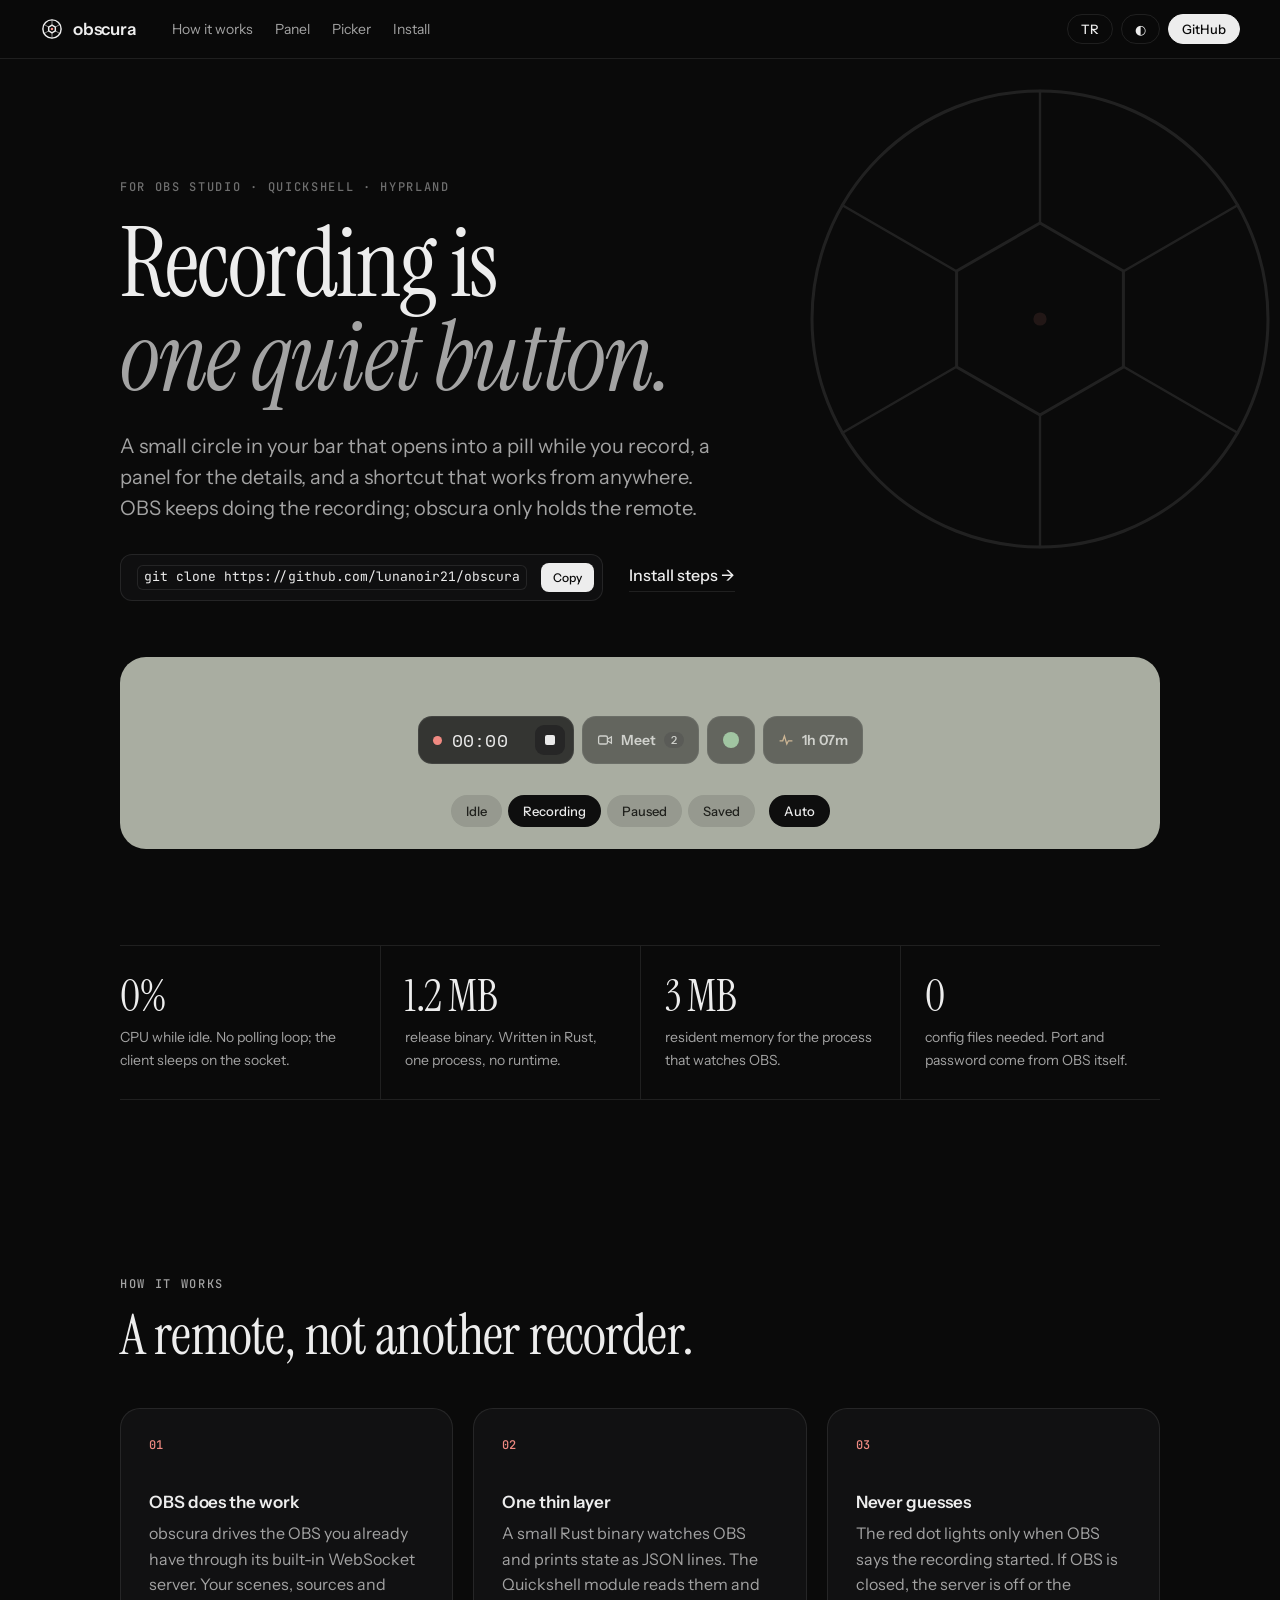
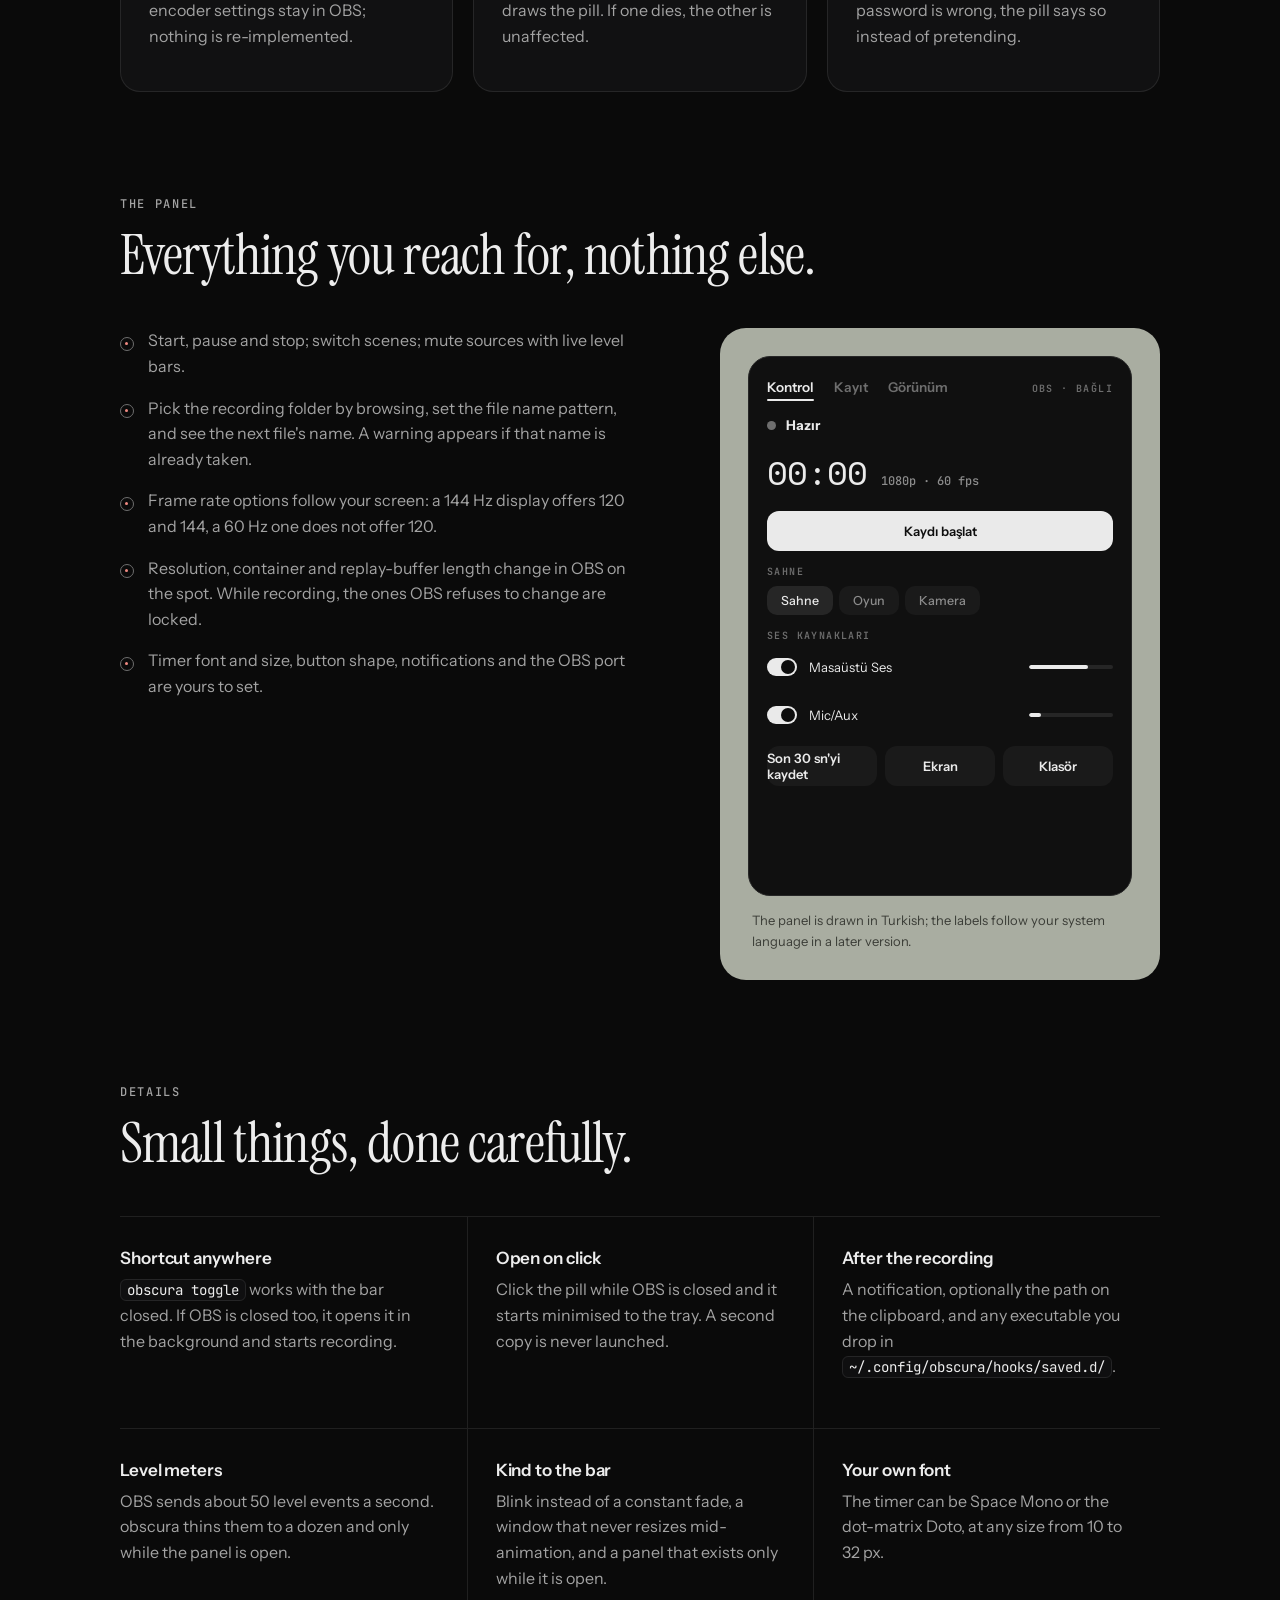
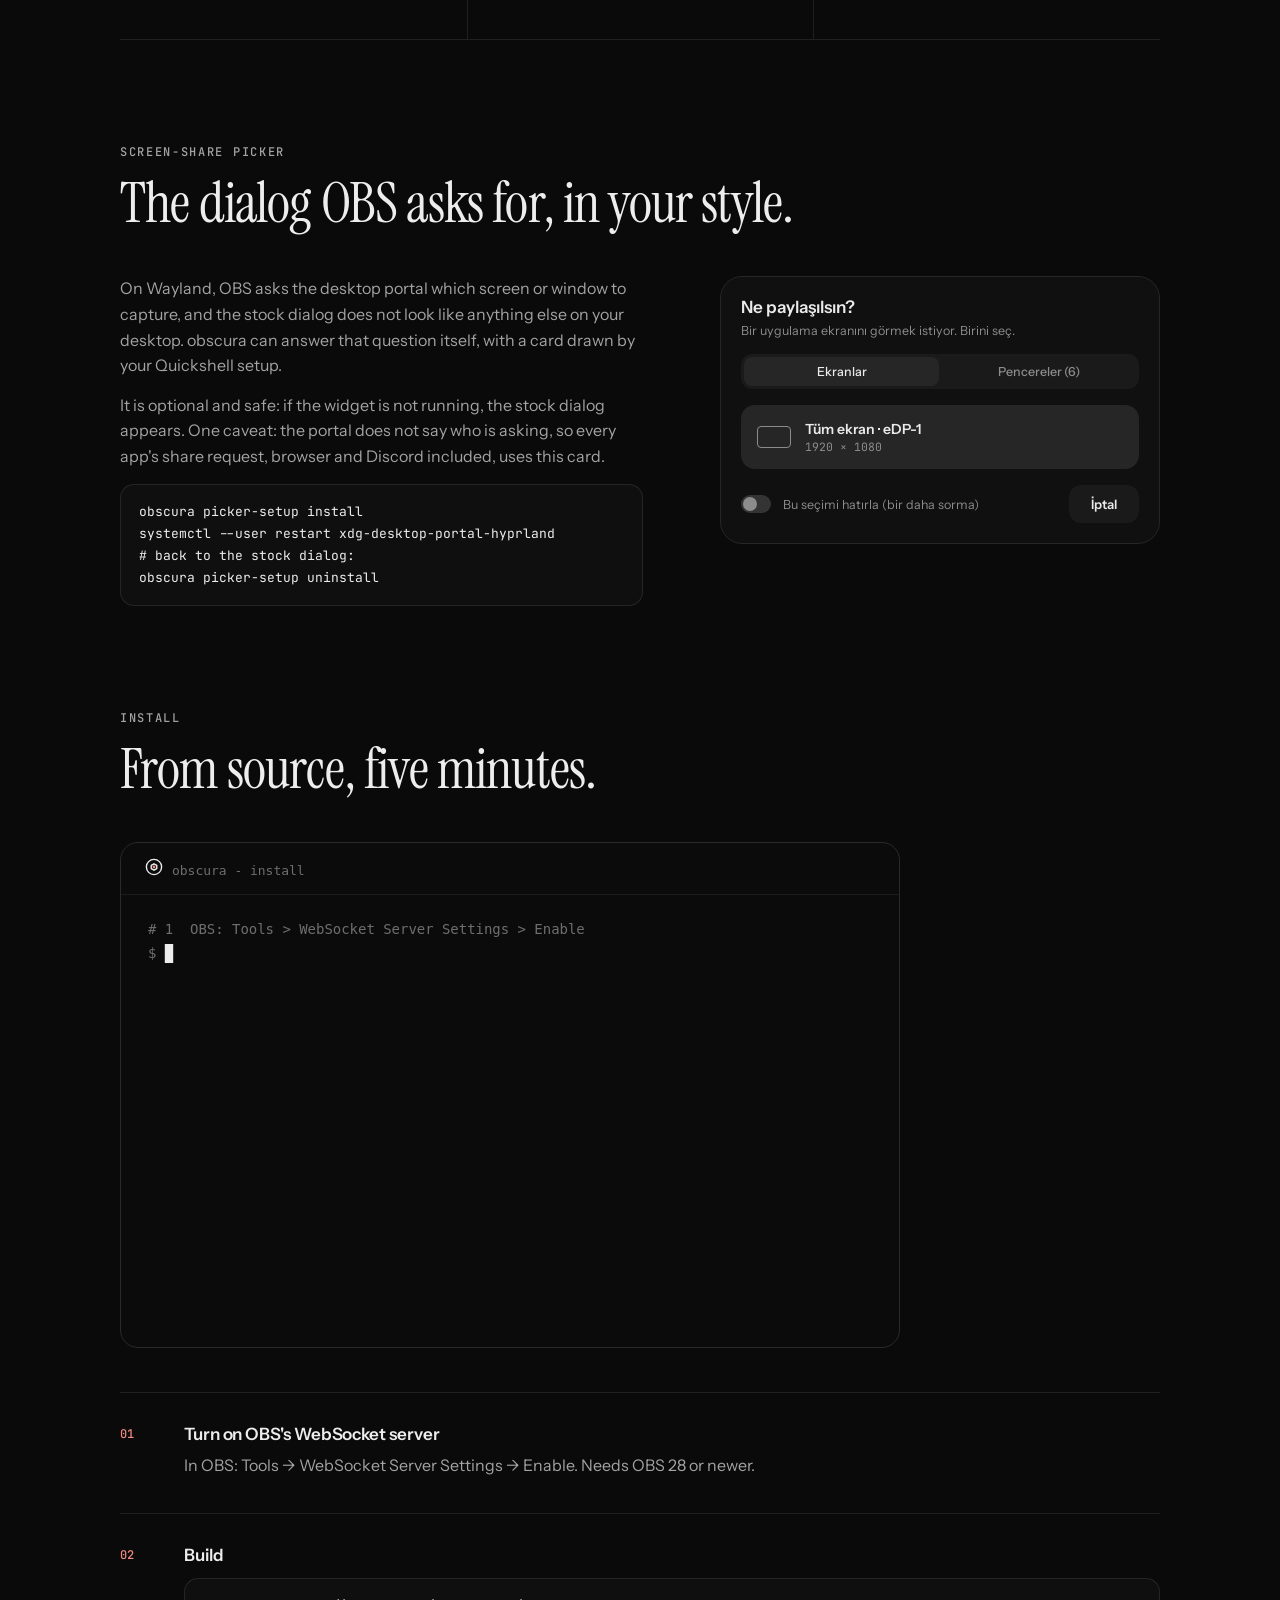
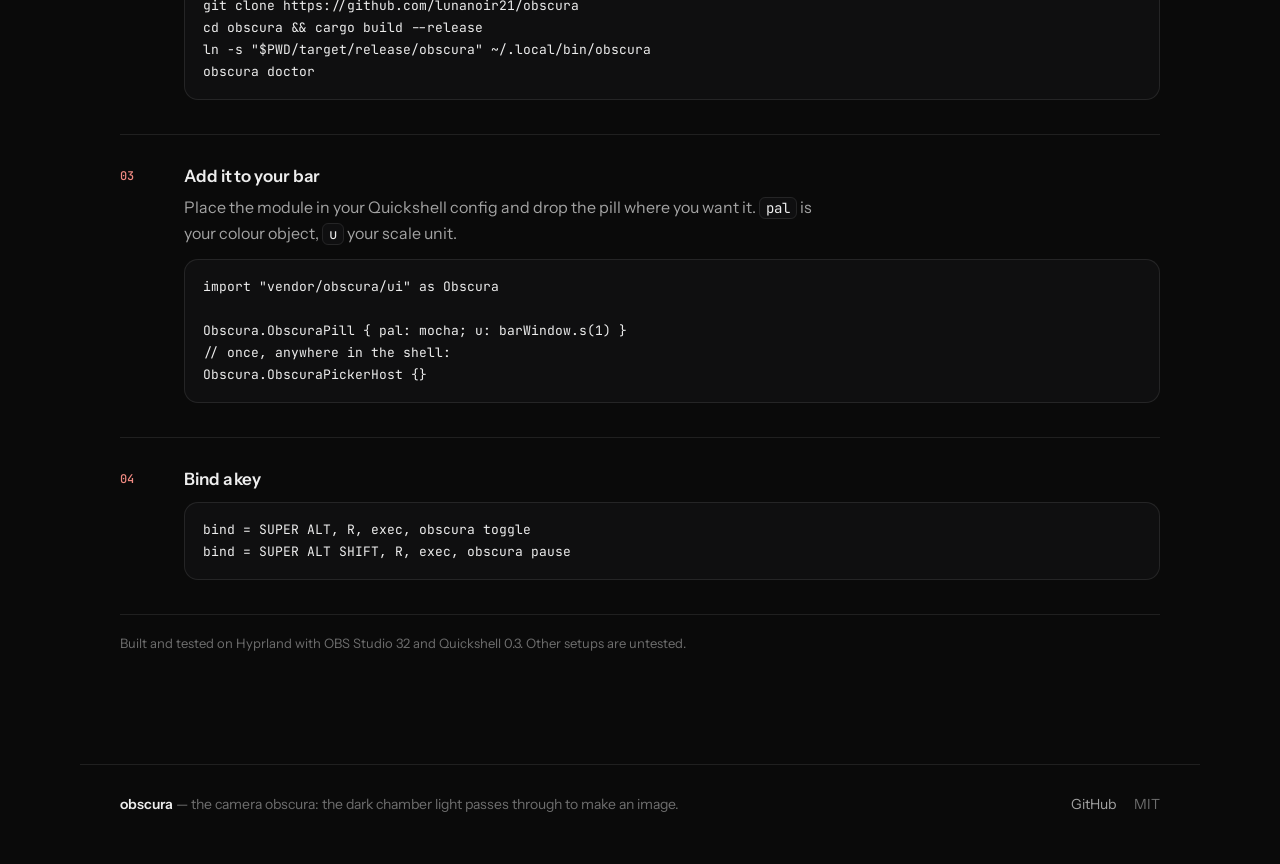
==== docs/index.html @ 711811fd "Kurulum adımları için animasyonlu terminal (README ve site) install.svg düz <img> olarak çalışır (be" ====
<!doctype html>
<html lang="en" data-theme="dark">
<head>
<meta charset="utf-8">
<meta name="viewport" content="width=device-width, initial-scale=1">
<title>obscura — OBS recording for Quickshell</title>
<meta name="description" content="A thin control layer for OBS Studio on Hyprland: a quiet button in your bar that grows into a pill while you record, a panel for the details, and a shortcut that works from anywhere.">
<link rel="icon" href="favicon.svg" type="image/svg+xml">
<link rel="apple-touch-icon" href="assets/logo-256.png">
<meta property="og:image" content="assets/logo-512.png">
<link rel="preconnect" href="https://fonts.googleapis.com">
<link rel="preconnect" href="https://fonts.gstatic.com" crossorigin>
<link href="https://fonts.googleapis.com/css2?family=Instrument+Serif:ital@0;1&family=Instrument+Sans:wght@400;500;600&family=JetBrains+Mono:wght@400;500&family=Space+Mono&family=Doto:wght@700;900&display=swap" rel="stylesheet">
<link rel="stylesheet" href="site.css">
</head>
<body>

<header class="nav">
  <a class="brand" href="#top" aria-label="obscura">
    <svg width="24" height="24" viewBox="0 0 100 100" aria-hidden="true" fill="none"><circle cx="50" cy="50" r="38" stroke="currentColor" stroke-width="6"/><polygon points="50,34 63.9,42 63.9,58 50,66 36.1,58 36.1,42" stroke="currentColor" stroke-width="6" stroke-linejoin="round"/><path d="M50 12v22M83 31l-19 11M83 69 64 58M50 88V66M17 69l19-11M17 31l19 11" stroke="currentColor" stroke-width="4" stroke-linecap="round" opacity=".6"/><circle cx="50" cy="50" r="5.5" class="dot"/></svg>
    <span>obscura</span>
  </a>
  <nav aria-label="Sections">
    <a href="#how" data-i18n="nav.how">How it works</a>
    <a href="#panel" data-i18n="nav.panel">Panel</a>
    <a href="#picker" data-i18n="nav.picker">Picker</a>
    <a href="#install" data-i18n="nav.install">Install</a>
  </nav>
  <div class="tools">
    <button class="chip" id="lang" type="button" aria-label="Language">TR</button>
    <button class="chip" id="theme" type="button" aria-label="Theme">◐</button>
    <a class="chip strong" href="https://github.com/lunanoir21/obscura">GitHub</a>
  </div>
</header>

<main id="top">

<!-- ───────── hero ───────── -->
<section class="hero">
  <svg class="obscura-ring" viewBox="0 0 100 100" aria-hidden="true" fill="none"><circle cx="50" cy="50" r="38" stroke="currentColor" stroke-width="0.5"/><polygon points="50,34 63.9,42 63.9,58 50,66 36.1,58 36.1,42" stroke="currentColor" stroke-width="0.5" stroke-linejoin="round"/><path d="M50 12v22M83 31l-19 11M83 69 64 58M50 88V66M17 69l19-11M17 31l19 11" stroke="currentColor" stroke-width="0.4" stroke-linecap="round"/><circle cx="50" cy="50" r="1.1" class="dot"/></svg>
  <p class="eyebrow" data-i18n="hero.eyebrow">for OBS Studio · Quickshell · Hyprland</p>
  <h1><span data-i18n="hero.h1a">Recording is</span><br><em data-i18n="hero.h1b">one quiet button.</em></h1>
  <p class="lede" data-i18n="hero.lede">A small circle in your bar that opens into a pill while you record, a panel for the details, and a shortcut that works from anywhere. OBS keeps doing the recording; obscura only holds the remote.</p>
  <div class="cta">
    <div class="cmd" id="cmd"><code>git clone https://github.com/lunanoir21/obscura</code><button type="button" id="copy" aria-label="Copy">Copy</button></div>
    <a class="link" href="#install" data-i18n="hero.more">Install steps →</a>
  </div>

  <div class="stage" aria-label="Interactive demo of the bar pill">
    <div class="bar">
      <div class="pill-slot"><div class="opill" id="opill" data-mode="idle">
        <div class="layer l-idle"><span class="ring"><i></i></span></div>
        <div class="layer l-rec"><span class="rdot"></span><span class="clock" id="clock">00:00</span><span class="stop"><i></i></span></div>
        <div class="layer l-pause"><span class="pbars"><i></i><i></i></span><span class="clock dim" id="clock2">00:00</span><span class="stop"><i></i></span></div>
        <div class="layer l-saved"><span class="tick">✓</span><span data-i18n="demo.saved">Saved</span></div>
      </div></div>
      <div class="ghostpill"><svg width="16" height="16" viewBox="0 0 20 20" fill="none" stroke="currentColor" stroke-width="1.6"><rect x="2" y="5" width="11" height="10" rx="2"/><path d="M13 9l5-3v8l-5-3"/></svg>Meet<b>2</b></div>
      <div class="ghostpill round"><i class="spot"></i></div>
      <div class="ghostpill"><svg width="16" height="16" viewBox="0 0 20 20" fill="none" stroke="#e5bc8d" stroke-width="1.6"><path d="M2 11h4l2-6 3 10 2-4h5"/></svg>1h 07m</div>
    </div>
    <div class="steps" role="group" aria-label="Demo state">
      <button type="button" data-set="idle" class="on" data-i18n="demo.idle">Idle</button>
      <button type="button" data-set="rec" data-i18n="demo.rec">Recording</button>
      <button type="button" data-set="pause" data-i18n="demo.pause">Paused</button>
      <button type="button" data-set="saved" data-i18n="demo.savedBtn">Saved</button>
      <button type="button" id="auto" class="auto on" data-i18n="demo.auto">Auto</button>
    </div>
  </div>
</section>

<!-- ───────── principles ───────── -->
<section class="band">
  <div class="facts">
    <div><b>0%</b><span data-i18n="f.cpu">CPU while idle. No polling loop; the client sleeps on the socket.</span></div>
    <div><b>1.2 MB</b><span data-i18n="f.size">release binary. Written in Rust, one process, no runtime.</span></div>
    <div><b>3 MB</b><span data-i18n="f.ram">resident memory for the process that watches OBS.</span></div>
    <div><b>0</b><span data-i18n="f.cfg">config files needed. Port and password come from OBS itself.</span></div>
  </div>
</section>

<!-- ───────── how ───────── -->
<section id="how" class="sec">
  <p class="label" data-i18n="how.label">How it works</p>
  <h2 data-i18n="how.h">A remote, not another recorder.</h2>
  <div class="trio">
    <article>
      <span class="n">01</span>
      <h3 data-i18n="how.1h">OBS does the work</h3>
      <p data-i18n="how.1p">obscura drives the OBS you already have through its built-in WebSocket server. Your scenes, sources and encoder settings stay in OBS; nothing is re-implemented.</p>
    </article>
    <article>
      <span class="n">02</span>
      <h3 data-i18n="how.2h">One thin layer</h3>
      <p data-i18n="how.2p">A small Rust binary watches OBS and prints state as JSON lines. The Quickshell module reads them and draws the pill. If one dies, the other is unaffected.</p>
    </article>
    <article>
      <span class="n">03</span>
      <h3 data-i18n="how.3h">Never guesses</h3>
      <p data-i18n="how.3p">The red dot lights only when OBS says the recording started. If OBS is closed, the server is off or the password is wrong, the pill says so instead of pretending.</p>
    </article>
  </div>
</section>

<!-- ───────── panel ───────── -->
<section id="panel" class="sec">
  <p class="label" data-i18n="panel.label">The panel</p>
  <h2 data-i18n="panel.h">Everything you reach for, nothing else.</h2>
  <div class="panel-wrap">
    <div class="panel-copy">
      <ul class="ticks">
        <li data-i18n="panel.l1">Start, pause and stop; switch scenes; mute sources with live level bars.</li>
        <li data-i18n="panel.l2">Pick the recording folder by browsing, set the file name pattern, and see the next file's name. A warning appears if that name is already taken.</li>
        <li data-i18n="panel.l3">Frame rate options follow your screen: a 144 Hz display offers 120 and 144, a 60 Hz one does not offer 120.</li>
        <li data-i18n="panel.l4">Resolution, container and replay-buffer length change in OBS on the spot. While recording, the ones OBS refuses to change are locked.</li>
        <li data-i18n="panel.l5">Timer font and size, button shape, notifications and the OBS port are yours to set.</li>
      </ul>
    </div>
    <div class="panel-stage">
      <div class="opanel" id="opanel">
        <div class="tabs" role="tablist">
          <button role="tab" class="on" data-tab="0" data-i18n="tab.control">Kontrol</button>
          <button role="tab" data-tab="1" data-i18n="tab.record">Kayıt</button>
          <button role="tab" data-tab="2" data-i18n="tab.look">Görünüm</button>
          <span class="conn">OBS · bağlı</span>
        </div>

        <div class="tabpane on" data-pane="0">
          <div class="state"><i class="d"></i><b>Hazır</b></div>
          <div class="bigtime"><span id="pt">00:00</span><small>1080p · 60 fps</small></div>
          <div class="btn primary">Kaydı başlat</div>
          <div class="cap">Sahne</div>
          <div class="chips"><span class="on">Sahne</span><span>Oyun</span><span>Kamera</span></div>
          <div class="cap">Ses kaynakları</div>
          <div class="src"><i class="sw on"></i><span>Masaüstü Ses</span><em class="lvl"><u style="width:62%"></u></em></div>
          <div class="src"><i class="sw on"></i><span>Mic/Aux</span><em class="lvl"><u style="width:24%"></u></em></div>
          <div class="row3"><div class="btn wide">Son 30 sn'yi kaydet</div><div class="btn">Ekran</div><div class="btn">Klasör</div></div>
        </div>

        <div class="tabpane" data-pane="1">
          <div class="cap">Kayıt klasörü</div>
          <div class="frow"><div class="field mono">/home/luna/Videos/obscura</div><div class="btn sm">Seç</div></div>
          <div class="cap">Dosya adı</div>
          <div class="field mono">%CCYY-%MM-%DD %hh-%mm-%ss</div>
          <div class="hint mono">Sonraki dosya: 2026-10-09 22-20-14.mkv</div>
          <div class="hint warn">Bu adla bir dosya zaten var; OBS yenisinin sonuna (1) ekleyerek kaydeder.</div>
          <div class="cap">Kare hızı</div>
          <div class="seg"><span>24</span><span>30</span><span class="on">60</span><span>120</span><span>144</span></div>
          <div class="cap">Çözünürlük</div>
          <div class="seg"><span>720p</span><span class="on">1080p</span><span>1440p</span><span>Yerel</span></div>
          <div class="cap">Biçim</div>
          <div class="seg"><span class="on">MKV</span><span>MP4</span><span>MOV</span></div>
        </div>

        <div class="tabpane" data-pane="2">
          <div class="cap">Süre yazısı</div>
          <div class="seg big"><span class="on" style="font-family:'Space Mono',monospace">04:12</span><span style="font-family:'Doto',monospace;font-weight:900;font-size:21px">04:12</span></div>
          <div class="cap">Yazı boyutu</div>
          <div class="frow"><div class="btn sm sq">−</div><div class="mid mono">18 px</div><div class="btn sm sq">+</div></div>
          <div class="cap">Kayıt bitince</div>
          <div class="src"><i class="sw on"></i><span>Bildirim göster</span></div>
          <div class="src"><i class="sw"></i><span>Dosya yolunu panoya kopyala</span></div>
          <div class="cap">Düğme biçimi</div>
          <div class="seg"><span class="on">Daire</span><span>Hap</span><span>Yalnız simge</span></div>
        </div>
      </div>
      <p class="note" data-i18n="panel.note">The panel is drawn in Turkish; the labels follow your system language in a later version.</p>
    </div>
  </div>
</section>

<!-- ───────── features ───────── -->
<section class="sec">
  <p class="label" data-i18n="feat.label">Details</p>
  <h2 data-i18n="feat.h">Small things, done carefully.</h2>
  <div class="grid">
    <article><h3 data-i18n="feat.1h">Shortcut anywhere</h3><p data-i18n="feat.1p"><code>obscura toggle</code> works with the bar closed. If OBS is closed too, it opens it in the background and starts recording.</p></article>
    <article><h3 data-i18n="feat.2h">Open on click</h3><p data-i18n="feat.2p">Click the pill while OBS is closed and it starts minimised to the tray. A second copy is never launched.</p></article>
    <article><h3 data-i18n="feat.3h">After the recording</h3><p data-i18n="feat.3p">A notification, optionally the path on the clipboard, and any executable you drop in <code>~/.config/obscura/hooks/saved.d/</code>.</p></article>
    <article><h3 data-i18n="feat.4h">Level meters</h3><p data-i18n="feat.4p">OBS sends about 50 level events a second. obscura thins them to a dozen and only while the panel is open.</p></article>
    <article><h3 data-i18n="feat.5h">Kind to the bar</h3><p data-i18n="feat.5p">Blink instead of a constant fade, a window that never resizes mid-animation, and a panel that exists only while it is open.</p></article>
    <article><h3 data-i18n="feat.6h">Your own font</h3><p data-i18n="feat.6p">The timer can be Space Mono or the dot-matrix Doto, at any size from 10 to 32 px.</p></article>
  </div>
</section>

<!-- ───────── picker ───────── -->
<section id="picker" class="sec">
  <p class="label" data-i18n="pick.label">Screen-share picker</p>
  <h2 data-i18n="pick.h">The dialog OBS asks for, in your style.</h2>
  <div class="pick-wrap">
    <div class="pick-copy">
      <p data-i18n="pick.p1">On Wayland, OBS asks the desktop portal which screen or window to capture, and the stock dialog does not look like anything else on your desktop. obscura can answer that question itself, with a card drawn by your Quickshell setup.</p>
      <p data-i18n="pick.p2">It is optional and safe: if the widget is not running, the stock dialog appears. One caveat: the portal does not say who is asking, so every app's share request, browser and Discord included, uses this card.</p>
      <pre class="code"><code>obscura picker-setup install
systemctl --user restart xdg-desktop-portal-hyprland
# back to the stock dialog:
obscura picker-setup uninstall</code></pre>
    </div>
    <div class="pick-card" aria-hidden="true">
      <h4>Ne paylaşılsın?</h4>
      <p>Bir uygulama ekranını görmek istiyor. Birini seç.</p>
      <div class="seg"><span class="on">Ekranlar</span><span>Pencereler (6)</span></div>
      <div class="scr"><i class="mon"></i><div><b>Tüm ekran · eDP-1</b><small>1920 × 1080</small></div></div>
      <div class="foot"><i class="sw"></i><span>Bu seçimi hatırla (bir daha sorma)</span><div class="btn sm">İptal</div></div>
    </div>
  </div>
</section>

<!-- ───────── install ───────── -->
<section id="install" class="sec">
  <p class="label" data-i18n="inst.label">Install</p>
  <h2 data-i18n="inst.h">From source, five minutes.</h2>
  <figure class="term"><img src="assets/install.svg" width="780" height="506" alt="Animated terminal: git clone, cargo build, obscura doctor, obscura toggle" loading="lazy"></figure>
  <ol class="install">
    <li>
      <h3 data-i18n="inst.1h">Turn on OBS's WebSocket server</h3>
      <p data-i18n="inst.1p">In OBS: Tools → WebSocket Server Settings → Enable. Needs OBS 28 or newer.</p>
    </li>
    <li>
      <h3 data-i18n="inst.2h">Build</h3>
<pre class="code"><code>git clone https://github.com/lunanoir21/obscura
cd obscura && cargo build --release
ln -s "$PWD/target/release/obscura" ~/.local/bin/obscura
obscura doctor</code></pre>
    </li>
    <li>
      <h3 data-i18n="inst.3h">Add it to your bar</h3>
      <p data-i18n="inst.3p">Place the module in your Quickshell config and drop the pill where you want it. <code>pal</code> is your colour object, <code>u</code> your scale unit.</p>
<pre class="code"><code>import "vendor/obscura/ui" as Obscura

Obscura.ObscuraPill { pal: mocha; u: barWindow.s(1) }
// once, anywhere in the shell:
Obscura.ObscuraPickerHost {}</code></pre>
    </li>
    <li>
      <h3 data-i18n="inst.4h">Bind a key</h3>
<pre class="code"><code>bind = SUPER ALT, R, exec, obscura toggle
bind = SUPER ALT SHIFT, R, exec, obscura pause</code></pre>
    </li>
  </ol>
  <p class="note" data-i18n="inst.note">Built and tested on Hyprland with OBS Studio 32 and Quickshell 0.3. Other setups are untested.</p>
</section>

</main>

<footer class="foot-bar">
  <div>
    <b>obscura</b> <span data-i18n="foot.tag">— the camera obscura: the dark chamber light passes through to make an image.</span>
  </div>
  <div class="links"><a href="https://github.com/lunanoir21/obscura">GitHub</a><span>MIT</span></div>
</footer>

<script src="site.js"></script>
</body>
</html>
---- docs/site.css ----
:root {
  --wall: #0a0a0a;
  --raise: #111112;
  --ink: #ededed;
  --ink-2: #a3a3a3;
  --ink-3: #6e6e6e;
  --rule: rgba(255, 255, 255, 0.09);
  --code: #0f0f10;
  --accent: #f08a82;
  --ok: #9dd6a4;
  --warn: #e3cd92;
  --stage: #a9ada1;

  /* the widget's own colours, same in both themes */
  --w-base: #0e0e0e;
  --w-mantle: #101010;
  --w-s0: #1a1a1a;
  --w-s1: #262626;
  --w-s2: #343434;
  --w-o0: #6e6e6e;
  --w-o1: #8c8c8c;
  --w-text: #eaeaea;

  --serif: "Instrument Serif", Georgia, serif;
  --sans: "Instrument Sans", system-ui, sans-serif;
  --mono: "JetBrains Mono", ui-monospace, monospace;
  --ease: cubic-bezier(0.16, 1, 0.3, 1);
  --wrap: 1120px;
  color-scheme: dark;
}
:root[data-theme="light"] {
  --wall: #f5f4f0;
  --raise: #ecebe6;
  --ink: #111111;
  --ink-2: #55555a;
  --ink-3: #8a8a8f;
  --rule: rgba(0, 0, 0, 0.1);
  --code: #ebeae5;
  --accent: #d4574c;
  color-scheme: light;
}

* { box-sizing: border-box; }
html { scroll-behavior: smooth; scroll-padding-top: 84px; }
body {
  margin: 0;
  background: var(--wall);
  color: var(--ink);
  font: 400 16px/1.6 var(--sans);
  -webkit-font-smoothing: antialiased;
}
a { color: inherit; }
code, pre { font-family: var(--mono); }
:focus-visible { outline: 2px solid var(--ink); outline-offset: 3px; border-radius: 6px; }
.dot { fill: var(--accent); }

/* ── nav ── */
.nav {
  position: sticky; top: 0; z-index: 20;
  display: flex; align-items: center; gap: 24px;
  padding: 14px clamp(16px, 4vw, 40px);
  background: color-mix(in srgb, var(--wall) 82%, transparent);
  backdrop-filter: blur(14px);
  border-bottom: 1px solid var(--rule);
}
.brand { display: flex; align-items: center; gap: 9px; text-decoration: none; font: 600 17px var(--sans); letter-spacing: -0.01em; }
.nav nav { display: flex; gap: 22px; margin-left: 12px; flex: 1; }
.nav nav a { text-decoration: none; color: var(--ink-2); font-size: 14px; transition: color 0.2s; }
.nav nav a:hover { color: var(--ink); }
.tools { display: flex; gap: 8px; align-items: center; }
.chip {
  font: 500 13px var(--sans); color: var(--ink); text-decoration: none; cursor: pointer;
  background: transparent; border: 1px solid var(--rule); border-radius: 999px; padding: 6px 13px;
  transition: background 0.2s, border-color 0.2s;
}
.chip:hover { background: var(--raise); }
.chip.strong { background: var(--ink); color: var(--wall); border-color: var(--ink); }
.chip.strong:hover { opacity: 0.88; background: var(--ink); }

main { overflow-x: clip; }
.hero, .sec, .band { max-width: var(--wrap); margin: 0 auto; padding-inline: clamp(16px, 4vw, 40px); }

/* ── hero ── */
.hero { position: relative; padding-top: clamp(56px, 10vw, 120px); padding-bottom: 72px; }
.obscura-ring {
  position: absolute; right: -140px; top: -40px; width: 600px; height: 600px; color: var(--ink);
  opacity: 0.1; pointer-events: none;
}
.eyebrow { font: 500 12px var(--mono); letter-spacing: 0.14em; text-transform: uppercase; color: var(--ink-3); margin: 0 0 22px; }
h1 { font: 400 clamp(46px, 8.4vw, 96px)/0.98 var(--serif); letter-spacing: -0.02em; margin: 0 0 26px; }
h1 em { font-style: italic; color: var(--ink-2); }
.lede { max-width: 600px; font-size: clamp(17px, 2vw, 20px); line-height: 1.55; color: var(--ink-2); margin: 0 0 30px; }
.cta { display: flex; flex-wrap: wrap; gap: 18px 26px; align-items: center; margin-bottom: 56px; }
.cmd {
  display: flex; align-items: center; gap: 14px; max-width: 100%;
  background: var(--code); border: 1px solid var(--rule); border-radius: 12px; padding: 8px 8px 8px 16px;
}
.cmd code { font-size: 13px; color: var(--ink); overflow-x: auto; white-space: nowrap; }
.cmd button {
  font: 500 12px var(--sans); cursor: pointer; border: 0; border-radius: 8px; padding: 7px 12px;
  background: var(--ink); color: var(--wall);
}
.link { text-decoration: none; font-weight: 500; border-bottom: 1px solid var(--rule); padding-bottom: 2px; }
.link:hover { border-color: var(--ink); }

/* ── bar demo ── */
.stage { background: var(--stage); border-radius: 26px; padding: clamp(28px, 5vw, 56px) clamp(18px, 4vw, 48px) 22px; }
.bar { display: flex; justify-content: center; align-items: center; gap: 8px; flex-wrap: wrap; min-height: 54px; }
.ghostpill {
  height: 48px; border-radius: 14px; background: color-mix(in srgb, var(--w-base) 75%, transparent);
  border: 1px solid rgba(234, 234, 234, 0.08); display: flex; align-items: center; gap: 8px; padding: 0 14px;
  color: var(--w-text); font: 600 14px var(--sans); opacity: 0.6;
}
.ghostpill b { background: var(--w-s1); border-radius: 9px; padding: 1px 7px; font-size: 11px; font-weight: 500; }
.ghostpill.round { width: 48px; padding: 0; justify-content: center; }
.spot { width: 16px; height: 16px; border-radius: 50%; background: #9dd6a4; display: block; }
.pill-slot { height: 48px; }
.opill {
  position: relative; height: 48px; width: 48px; border-radius: 14px; overflow: hidden;
  background: color-mix(in srgb, var(--w-base) 75%, transparent); border: 1px solid rgba(234, 234, 234, 0.08);
  transition: width 0.4s var(--ease), border-color 0.2s; color: var(--w-text);
}
.opill:hover { border-color: rgba(234, 234, 234, 0.16); }
.opill[data-mode="rec"], .opill[data-mode="pause"] { width: 156px; }
.opill[data-mode="saved"] { width: 128px; }
.layer { position: absolute; inset: 0; display: flex; align-items: center; gap: 10px; padding-left: 14px; opacity: 0; pointer-events: none; transition: opacity 0.24s; white-space: nowrap; font: 600 14px var(--sans); }
.opill[data-mode="idle"] .l-idle, .opill[data-mode="rec"] .l-rec, .opill[data-mode="pause"] .l-pause, .opill[data-mode="saved"] .l-saved { opacity: 1; }
.l-idle { justify-content: center; padding-left: 0; }
.ring { width: 18px; height: 18px; border-radius: 50%; border: 1.6px solid var(--w-o1); display: grid; place-items: center; opacity: 0.8; transition: opacity 0.2s; }
.ring i { width: 6px; height: 6px; border-radius: 50%; background: var(--w-o1); transition: background 0.2s; }
.opill:hover .ring { opacity: 1; }
.opill:hover .ring i { background: var(--accent); }
.rdot { width: 9px; height: 9px; border-radius: 50%; background: #f08a82; animation: blink 1.6s steps(1) infinite; flex: none; }
@keyframes blink { 0% { opacity: 1; } 50% { opacity: 0.4; } }
.clock { font: 400 18px "Space Mono", monospace; letter-spacing: 0.3px; min-width: 52px; }
.clock.dim { color: #a8a8a8; }
.stop { margin-left: auto; margin-right: 8px; width: 30px; height: 30px; border-radius: 9px; background: var(--w-s1); display: grid; place-items: center; flex: none; }
.stop i { width: 10px; height: 10px; border-radius: 2px; background: var(--w-text); }
.pbars { display: flex; gap: 2.4px; width: 12px; }
.pbars i { width: 3px; height: 10px; border-radius: 1px; background: #e3cd92; }
.tick { color: #9dd6a4; font-weight: 700; }
.steps { display: flex; gap: 6px; justify-content: center; flex-wrap: wrap; margin-top: 28px; }
.steps button {
  font: 500 13px var(--sans); cursor: pointer; padding: 7px 14px; border-radius: 999px;
  background: rgba(14, 14, 14, 0.12); color: #20211d; border: 1px solid transparent; transition: background 0.2s, color 0.2s;
}
.steps button:hover { background: rgba(14, 14, 14, 0.2); }
.steps button.on { background: #0e0e0e; color: #eaeaea; }
.steps .auto { margin-left: 8px; border-color: rgba(14, 14, 14, 0.25); }

/* ── facts ── */
.band { padding-block: 24px 72px; }
.facts { display: grid; grid-template-columns: repeat(4, 1fr); gap: 0; border-top: 1px solid var(--rule); border-bottom: 1px solid var(--rule); }
.facts div { padding: 28px 24px 28px 0; display: flex; flex-direction: column; gap: 8px; }
.facts div + div { padding-left: 24px; border-left: 1px solid var(--rule); }
.facts b { font: 400 44px/1 var(--serif); letter-spacing: -0.01em; }
.facts span { font-size: 14px; color: var(--ink-2); max-width: 220px; }

/* ── sections ── */
.sec { padding-block: clamp(56px, 9vw, 104px) 0; }
.label { font: 500 12px var(--mono); letter-spacing: 0.14em; text-transform: uppercase; color: var(--ink-3); margin: 0 0 14px; }
h2 { font: 400 clamp(34px, 5vw, 56px)/1.04 var(--serif); letter-spacing: -0.015em; margin: 0 0 44px; max-width: 760px; }
h3 { font: 600 17px/1.3 var(--sans); margin: 0 0 8px; letter-spacing: -0.005em; }
p { margin: 0 0 14px; }
.sec p, .grid p, .trio p { color: var(--ink-2); }
code { font-size: 0.88em; background: var(--code); border: 1px solid var(--rule); border-radius: 6px; padding: 1px 6px; color: var(--ink); }
.note { font-size: 13px; color: var(--ink-3) !important; margin-top: 18px; }

.trio { display: grid; grid-template-columns: repeat(3, 1fr); gap: 20px; }
.trio article { border: 1px solid var(--rule); border-radius: 20px; padding: 28px; background: var(--raise); }
.n { font: 500 12px var(--mono); color: var(--accent); display: block; margin-bottom: 38px; }

.grid { display: grid; grid-template-columns: repeat(3, 1fr); gap: 0; border-top: 1px solid var(--rule); }
.grid article { padding: 30px 28px 34px 0; border-bottom: 1px solid var(--rule); }
.grid article:not(:nth-child(3n + 1)) { padding-left: 28px; border-left: 1px solid var(--rule); }

.ticks { list-style: none; padding: 0; margin: 0; display: grid; gap: 16px; }
.ticks li { position: relative; padding-left: 28px; color: var(--ink-2); }
.ticks li::before { content: ""; position: absolute; left: 0; top: 0.55em; width: 12px; height: 12px; border-radius: 50%; border: 1.6px solid var(--ink-3); }
.ticks li::after { content: ""; position: absolute; left: 4.5px; top: calc(0.55em + 4.5px); width: 3px; height: 3px; border-radius: 50%; background: var(--accent); }

.panel-wrap, .pick-wrap { display: grid; grid-template-columns: 1fr minmax(0, 440px); gap: clamp(32px, 6vw, 80px); align-items: start; }
.panel-stage { background: var(--stage); border-radius: 26px; padding: 28px; }
.panel-stage .note { color: #3b3d37 !important; margin: 14px 4px 0; }

/* ── the widget's panel, redrawn ── */
.opanel, .pick-card {
  background: var(--w-mantle); border: 1px solid var(--w-s1); border-radius: 22px; padding: 18px;
  color: var(--w-text); font: 400 13px var(--sans); display: flex; flex-direction: column; gap: 14px;
}
.opanel { min-height: 540px; }
.tabs { display: flex; gap: 20px; align-items: center; padding-bottom: 2px; }
.tabs button { font: 600 13.5px var(--sans); color: var(--w-o0); background: none; border: 0; padding: 4px 0 6px; cursor: pointer; position: relative; transition: color 0.15s; }
.tabs button.on { color: var(--w-text); }
.tabs button.on::after { content: ""; position: absolute; left: 0; right: 0; bottom: 0; height: 2px; background: var(--w-text); border-radius: 1px; }
.conn { margin-left: auto; font: 600 10px var(--mono); letter-spacing: 0.14em; text-transform: uppercase; color: var(--w-o0); }
.tabpane { display: none; flex-direction: column; gap: 14px; }
.tabpane.on { display: flex; animation: paneIn 0.3s var(--ease); }
@keyframes paneIn { from { opacity: 0; transform: translateY(6px); } }
.cap { font: 600 10px var(--mono); letter-spacing: 0.14em; text-transform: uppercase; color: var(--w-o0); margin-bottom: -6px; }
.state { display: flex; align-items: center; gap: 10px; font-size: 13.5px; }
.state .d { width: 9px; height: 9px; border-radius: 50%; background: var(--w-o0); }
.state.live .d { background: #f08a82; }
.bigtime { display: flex; align-items: baseline; gap: 14px; }
.bigtime span { font: 400 34px "Space Mono", monospace; letter-spacing: -0.03em; }
.bigtime small { font: 500 12px var(--mono); color: var(--w-o1); }
.btn { height: 40px; border-radius: 12px; background: var(--w-s0); display: flex; align-items: center; justify-content: center; font: 600 13px var(--sans); }
.btn.primary { background: #eaeaea; color: #0e0e0e; }
.btn.wide { flex: 2; }
.btn.sm { height: 38px; width: 70px; flex: none; }
.btn.sm.sq { width: 44px; }
.row3 { display: flex; gap: 8px; }
.row3 .btn { flex: 1; }
.chips { display: flex; gap: 6px; flex-wrap: wrap; }
.chips span { padding: 7px 14px; border-radius: 10px; background: var(--w-s0); color: var(--w-o1); font-weight: 500; font-size: 12.5px; }
.chips span.on { background: var(--w-s1); color: var(--w-text); }
.src { display: flex; align-items: center; gap: 12px; height: 34px; }
.sw { width: 30px; height: 18px; border-radius: 9px; background: var(--w-s2); position: relative; flex: none; display: block; }
.sw::after { content: ""; position: absolute; top: 2px; left: 2px; width: 14px; height: 14px; border-radius: 50%; background: var(--w-o1); }
.sw.on { background: #eaeaea; }
.sw.on::after { left: 14px; background: #0e0e0e; }
.lvl { margin-left: auto; width: 84px; height: 4px; border-radius: 2px; background: var(--w-s1); display: block; overflow: hidden; }
.lvl u { display: block; height: 100%; background: #eaeaea; border-radius: 2px; transition: width 0.12s linear; }
.seg { display: flex; background: var(--w-s0); border-radius: 11px; padding: 3px; gap: 2px; }
.seg span { flex: 1; text-align: center; padding: 7px 0; border-radius: 8px; color: var(--w-o1); font-weight: 500; font-size: 12.5px; }
.seg span.on { background: var(--w-s1); color: var(--w-text); }
.seg.big span { padding: 10px 0; font-size: 16px; }
.field { height: 38px; border-radius: 11px; background: var(--w-s0); border: 1px solid var(--w-s1); display: flex; align-items: center; padding: 0 12px; font-size: 12.5px; flex: 1; min-width: 0; overflow: hidden; white-space: nowrap; }
.mono { font-family: var(--mono); }
.frow { display: flex; gap: 8px; align-items: center; }
.mid { flex: 1; text-align: center; font-size: 13px; }
.hint { font-size: 11.5px; color: var(--w-o0); line-height: 1.4; margin-top: -6px; }
.hint.mono { font-size: 11px; color: var(--w-o1); }
.hint.warn { color: #e3cd92; }

/* picker card */
.pick-card { padding: 20px; gap: 16px; }
.pick-card h4 { margin: 0; font: 600 17px var(--sans); }
.pick-card p { margin: -10px 0 0; color: var(--w-o1) !important; font-size: 12.5px; }
.scr { display: flex; align-items: center; gap: 14px; background: var(--w-s1); border-radius: 14px; padding: 0 16px; height: 64px; }
.scr .mon { width: 34px; height: 22px; border-radius: 4px; border: 1.6px solid var(--w-o1); display: block; }
.scr b { display: block; font: 600 14px var(--sans); }
.scr small { color: var(--w-o1); font: 11.5px var(--mono); }
.foot { display: flex; align-items: center; gap: 12px; }
.foot span { flex: 1; color: var(--w-o1); font-size: 12.5px; }
.pick-copy p { color: var(--ink-2); max-width: 520px; }

/* code + install */
.term { margin: 0 0 44px; }
.term img { display: block; width: 100%; max-width: 780px; height: auto; }
.code { background: var(--code); border: 1px solid var(--rule); border-radius: 14px; padding: 16px 18px; margin: 12px 0 0; overflow-x: auto; font-size: 13px; line-height: 1.7; color: var(--ink); }
.code code { background: none; border: 0; padding: 0; font-size: inherit; }
.install { list-style: none; counter-reset: s; padding: 0; margin: 0; display: grid; gap: 0; border-top: 1px solid var(--rule); }
.install li { counter-increment: s; position: relative; padding: 30px 0 34px 64px; border-bottom: 1px solid var(--rule); }
.install li::before { content: counter(s, decimal-leading-zero); position: absolute; left: 0; top: 33px; font: 500 12px var(--mono); color: var(--accent); }
.install p { margin-bottom: 0; max-width: 640px; }

.foot-bar { max-width: var(--wrap); margin: 110px auto 0; padding: 28px clamp(16px, 4vw, 40px) 48px; border-top: 1px solid var(--rule); display: flex; justify-content: space-between; gap: 20px; flex-wrap: wrap; color: var(--ink-3); font-size: 14px; }
.foot-bar b { color: var(--ink); font-weight: 600; }
.foot-bar .links { display: flex; gap: 18px; }
.foot-bar a { color: var(--ink-2); text-decoration: none; }
.foot-bar a:hover { color: var(--ink); }

/* reveal */
.rv { opacity: 0; transform: translateY(18px); transition: opacity 0.7s var(--ease), transform 0.7s var(--ease); }
.rv.in { opacity: 1; transform: none; }

@media (max-width: 900px) {
  .nav nav { display: none; }
  .nav { justify-content: space-between; }
  .facts { grid-template-columns: repeat(2, 1fr); }
  .facts div:nth-child(3) { padding-left: 0; border-left: 0; }
  .facts div:nth-child(n + 3) { border-top: 1px solid var(--rule); }
  .trio, .panel-wrap, .pick-wrap { grid-template-columns: 1fr; }
  .grid { grid-template-columns: 1fr; }
  .grid article, .grid article:not(:nth-child(3n + 1)) { padding: 26px 0; border-left: 0; }
  .obscura-ring { width: 380px; height: 380px; right: -140px; top: 0; }
}
@media (prefers-reduced-motion: reduce) {
  * { animation: none !important; transition: none !important; }
  .rv { opacity: 1; transform: none; }
}
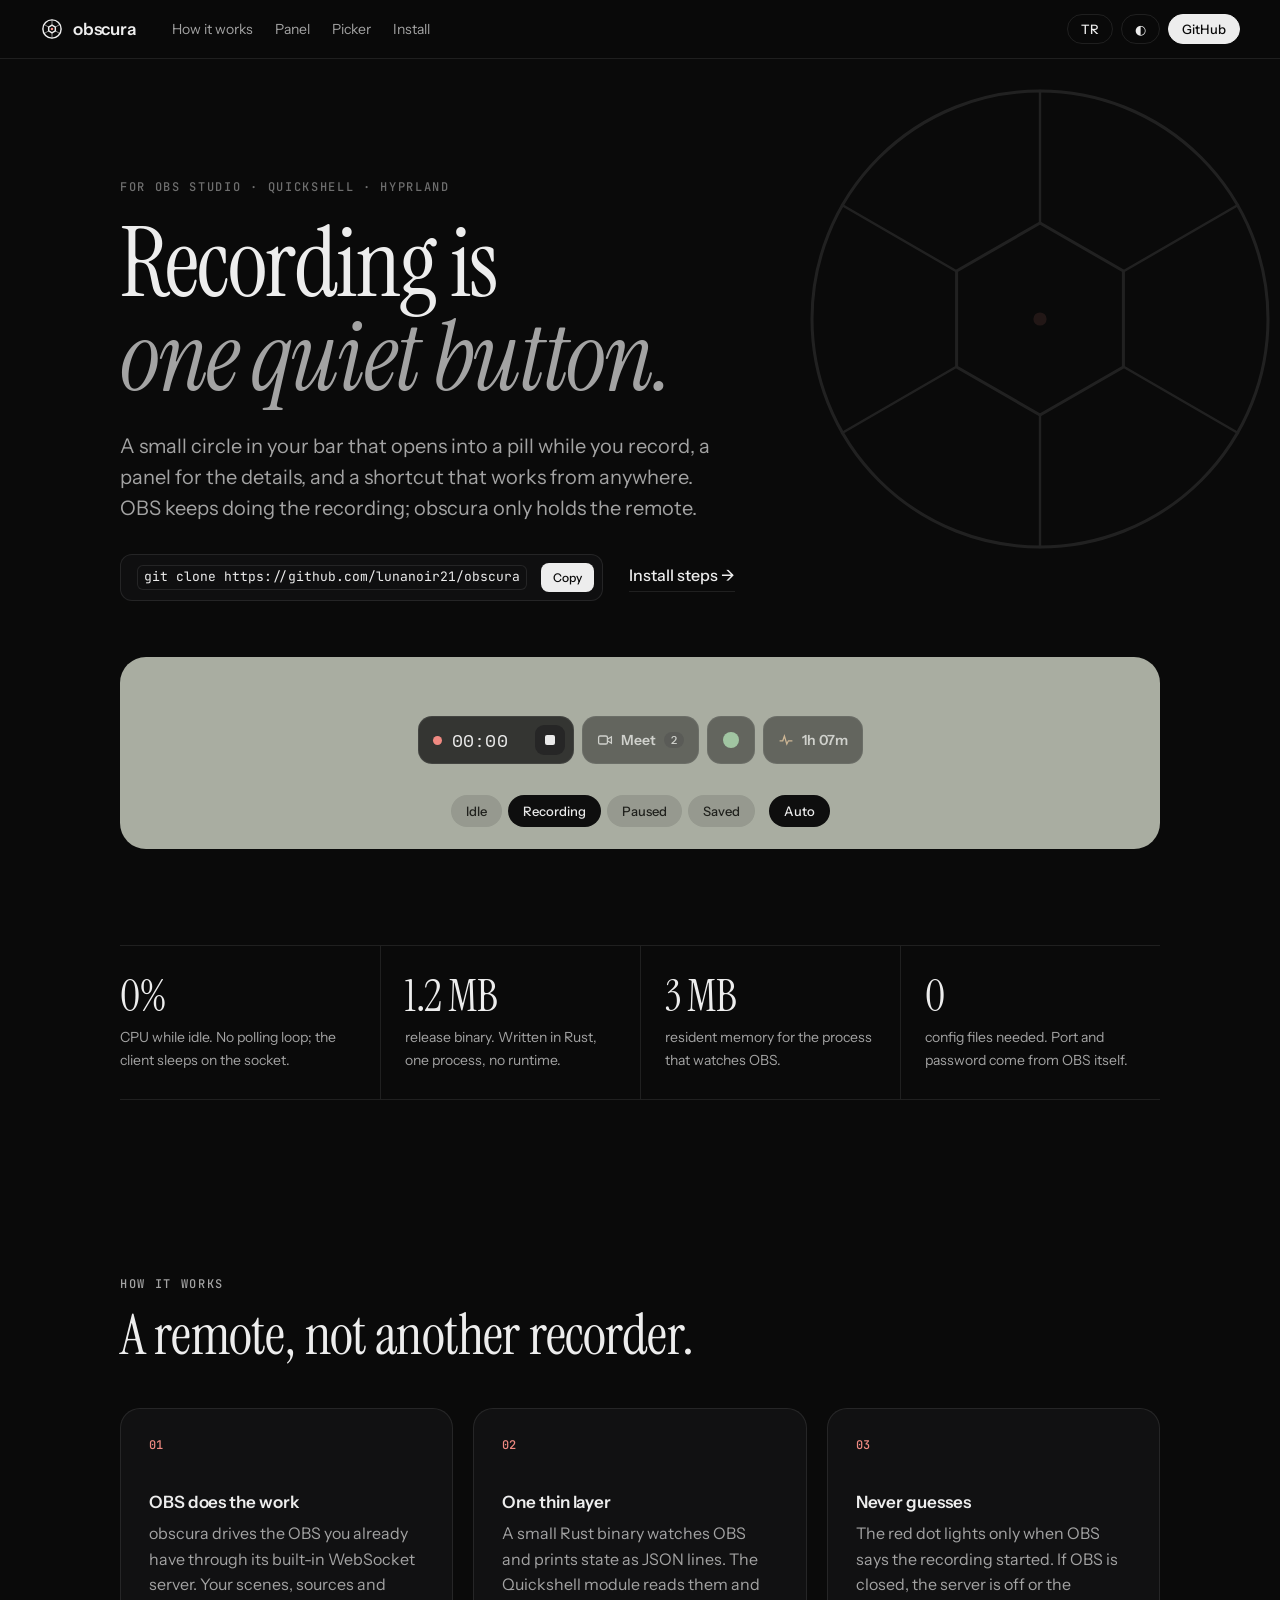
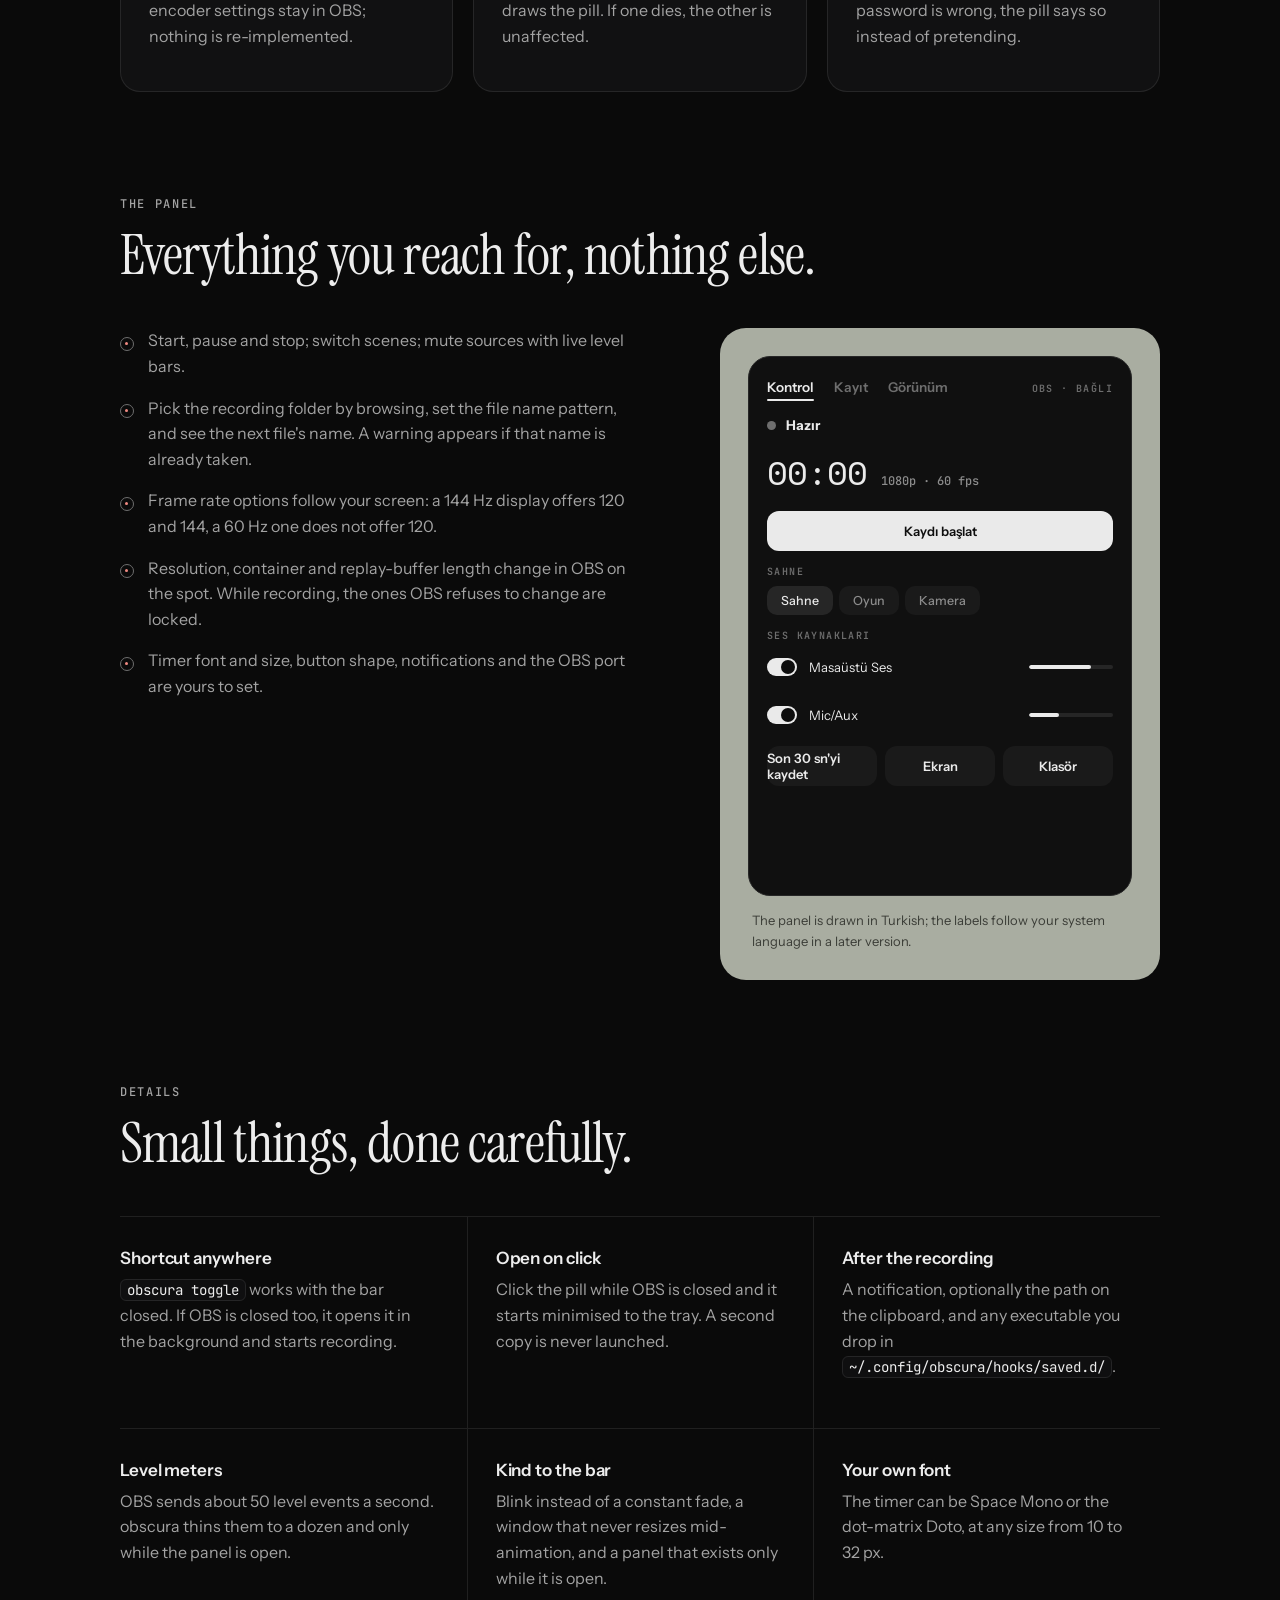
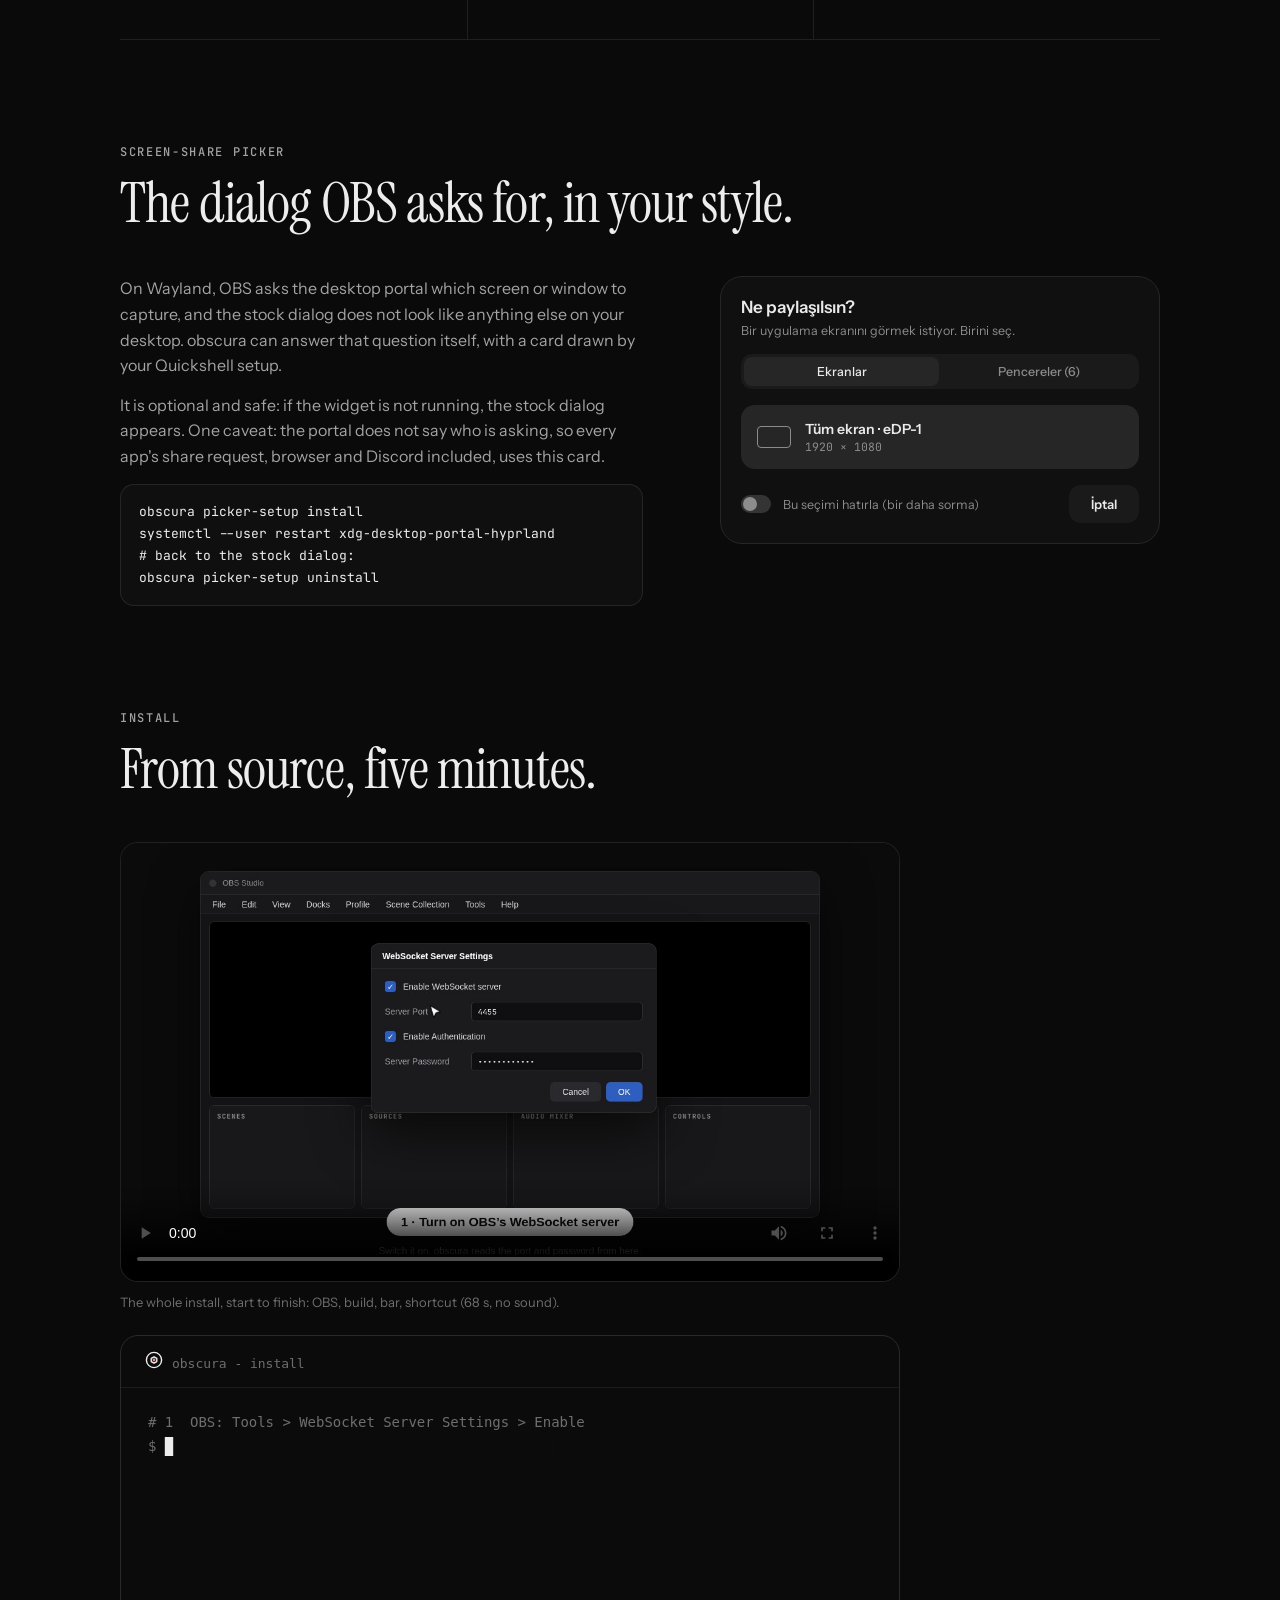
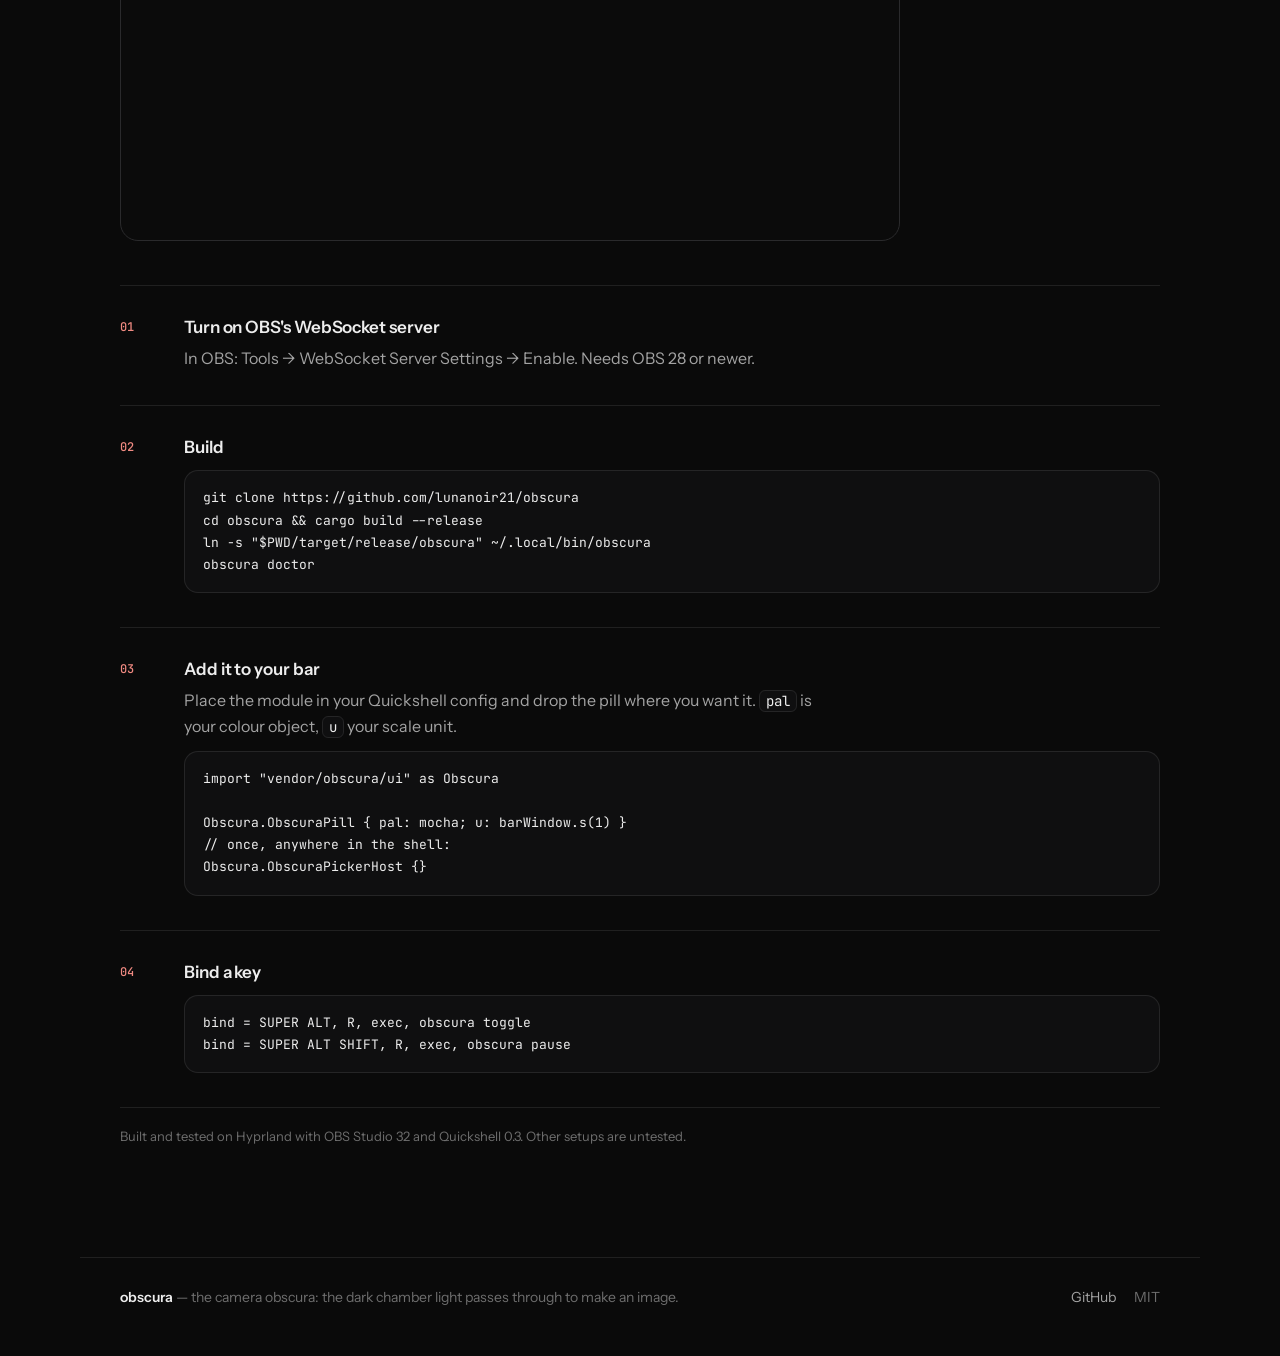
==== commit c44bbea6: "Kurulum filmi (EN + TR): OBS sunucusu, derleme, çubuk, kısayol 68 sn, sessiz, 1280x720. HTML'de zama" ====
--- a/docs/index.html
+++ b/docs/index.html
@@ -209,6 +209,12 @@
 <section id="install" class="sec">
   <p class="label" data-i18n="inst.label">Install</p>
   <h2 data-i18n="inst.h">From source, five minutes.</h2>
+  <figure class="film">
+    <video id="film" controls preload="metadata" playsinline poster="video/poster-en.jpg" width="1280" height="720">
+      <source src="video/obscura-install-en.mp4" type="video/mp4">
+    </video>
+    <figcaption data-i18n="film.cap">The whole install, start to finish: OBS, build, bar, shortcut (68 s, no sound).</figcaption>
+  </figure>
   <figure class="term"><img src="assets/install.svg" width="780" height="506" alt="Animated terminal: git clone, cargo build, obscura doctor, obscura toggle" loading="lazy"></figure>
   <ol class="install">
     <li>
--- a/docs/site.css
+++ b/docs/site.css
@@ -246,6 +246,9 @@
 .pick-copy p { color: var(--ink-2); max-width: 520px; }
 
 /* code + install */
+.film { margin: 0 0 22px; }
+.film video { display: block; width: 100%; max-width: 780px; height: auto; border-radius: 18px; background: #0b0b0b; border: 1px solid var(--rule); }
+.film figcaption { font-size: 13px; color: var(--ink-3); margin-top: 10px; max-width: 780px; }
 .term { margin: 0 0 44px; }
 .term img { display: block; width: 100%; max-width: 780px; height: auto; }
 .code { background: var(--code); border: 1px solid var(--rule); border-radius: 14px; padding: 16px 18px; margin: 12px 0 0; overflow-x: auto; font-size: 13px; line-height: 1.7; color: var(--ink); }
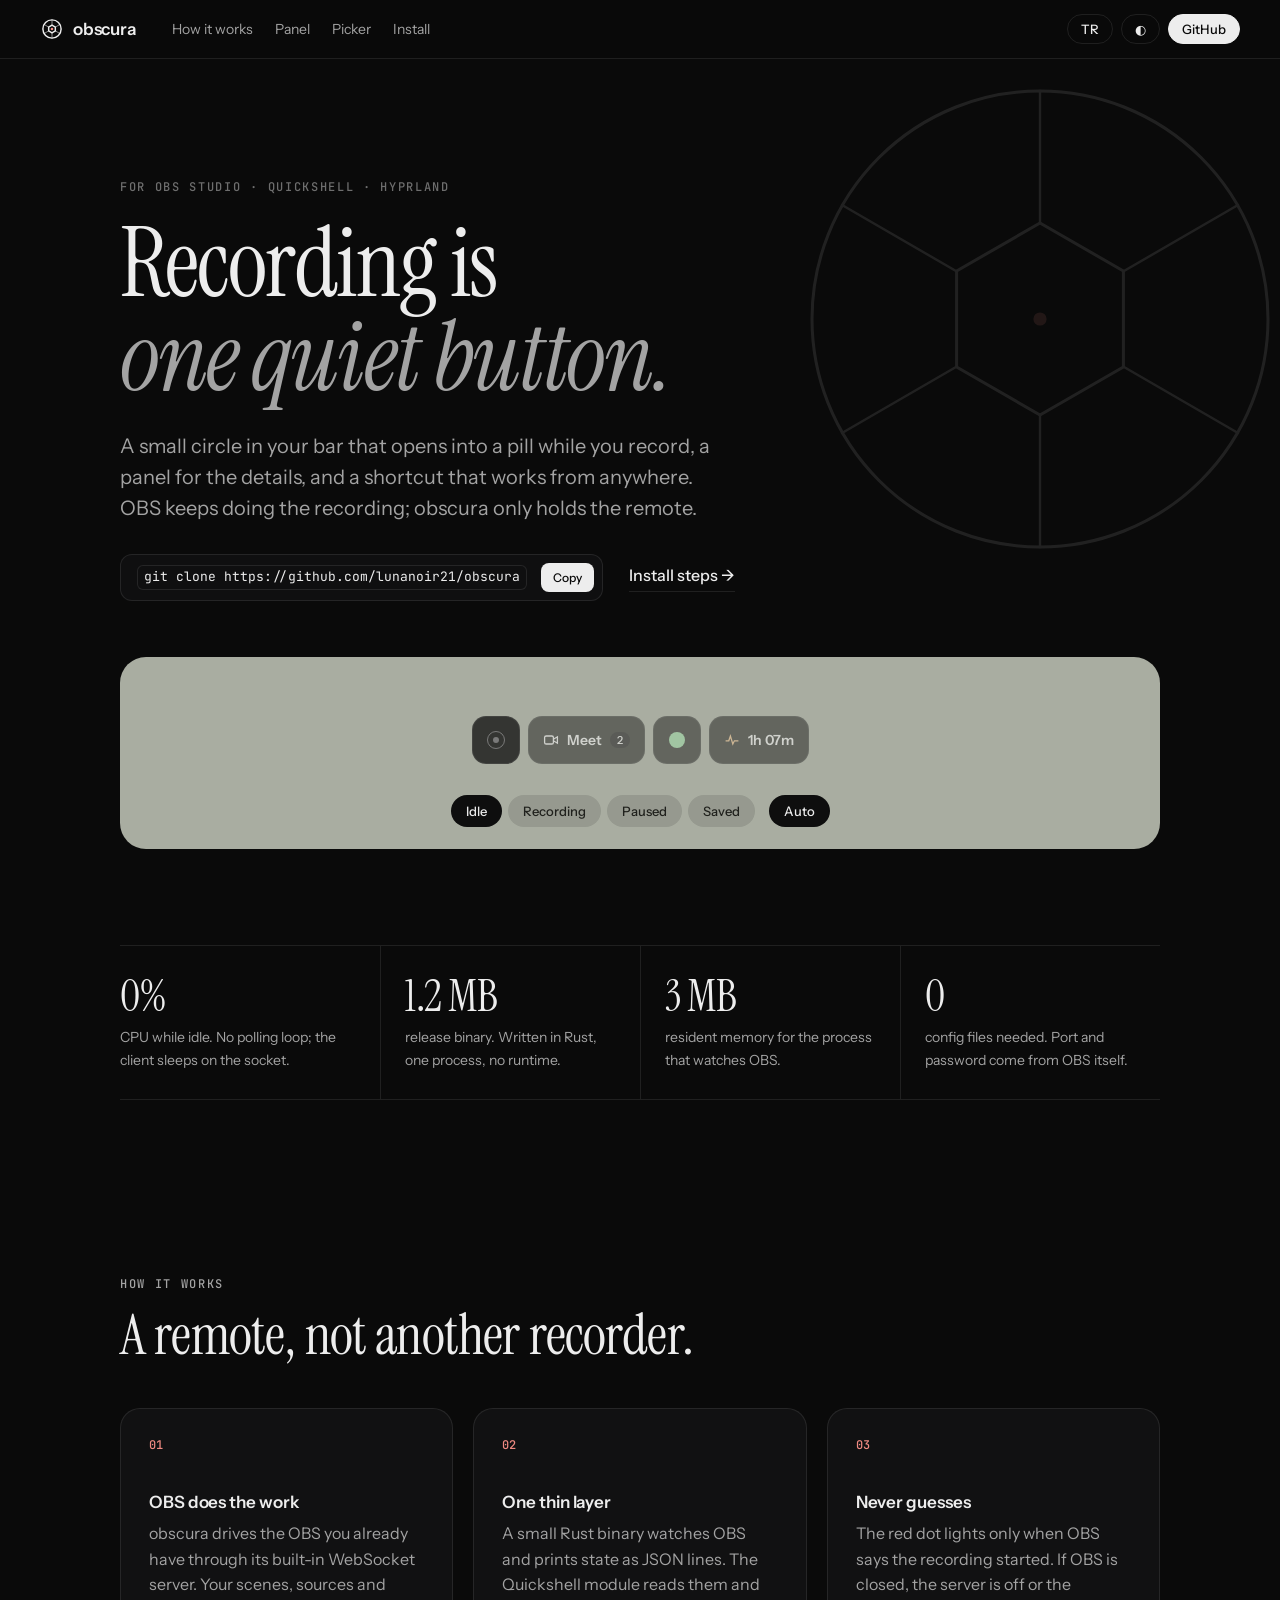
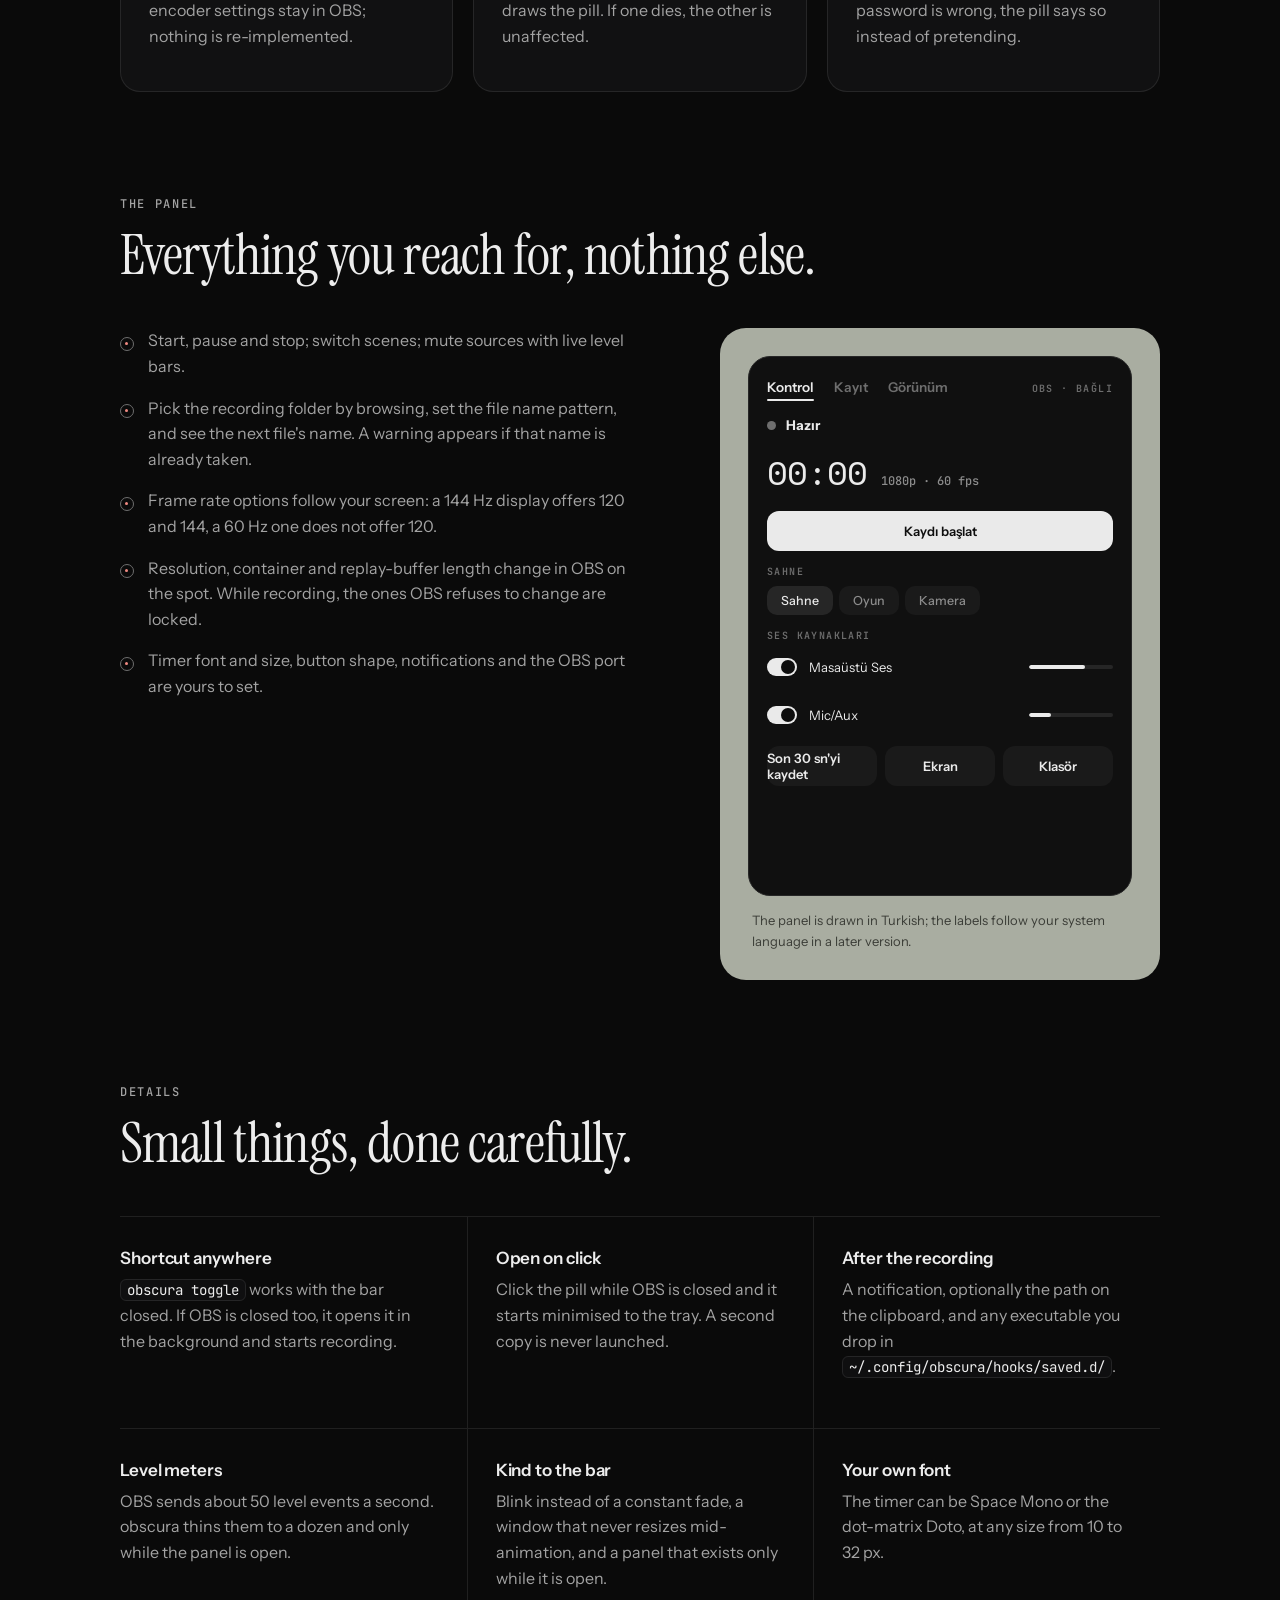
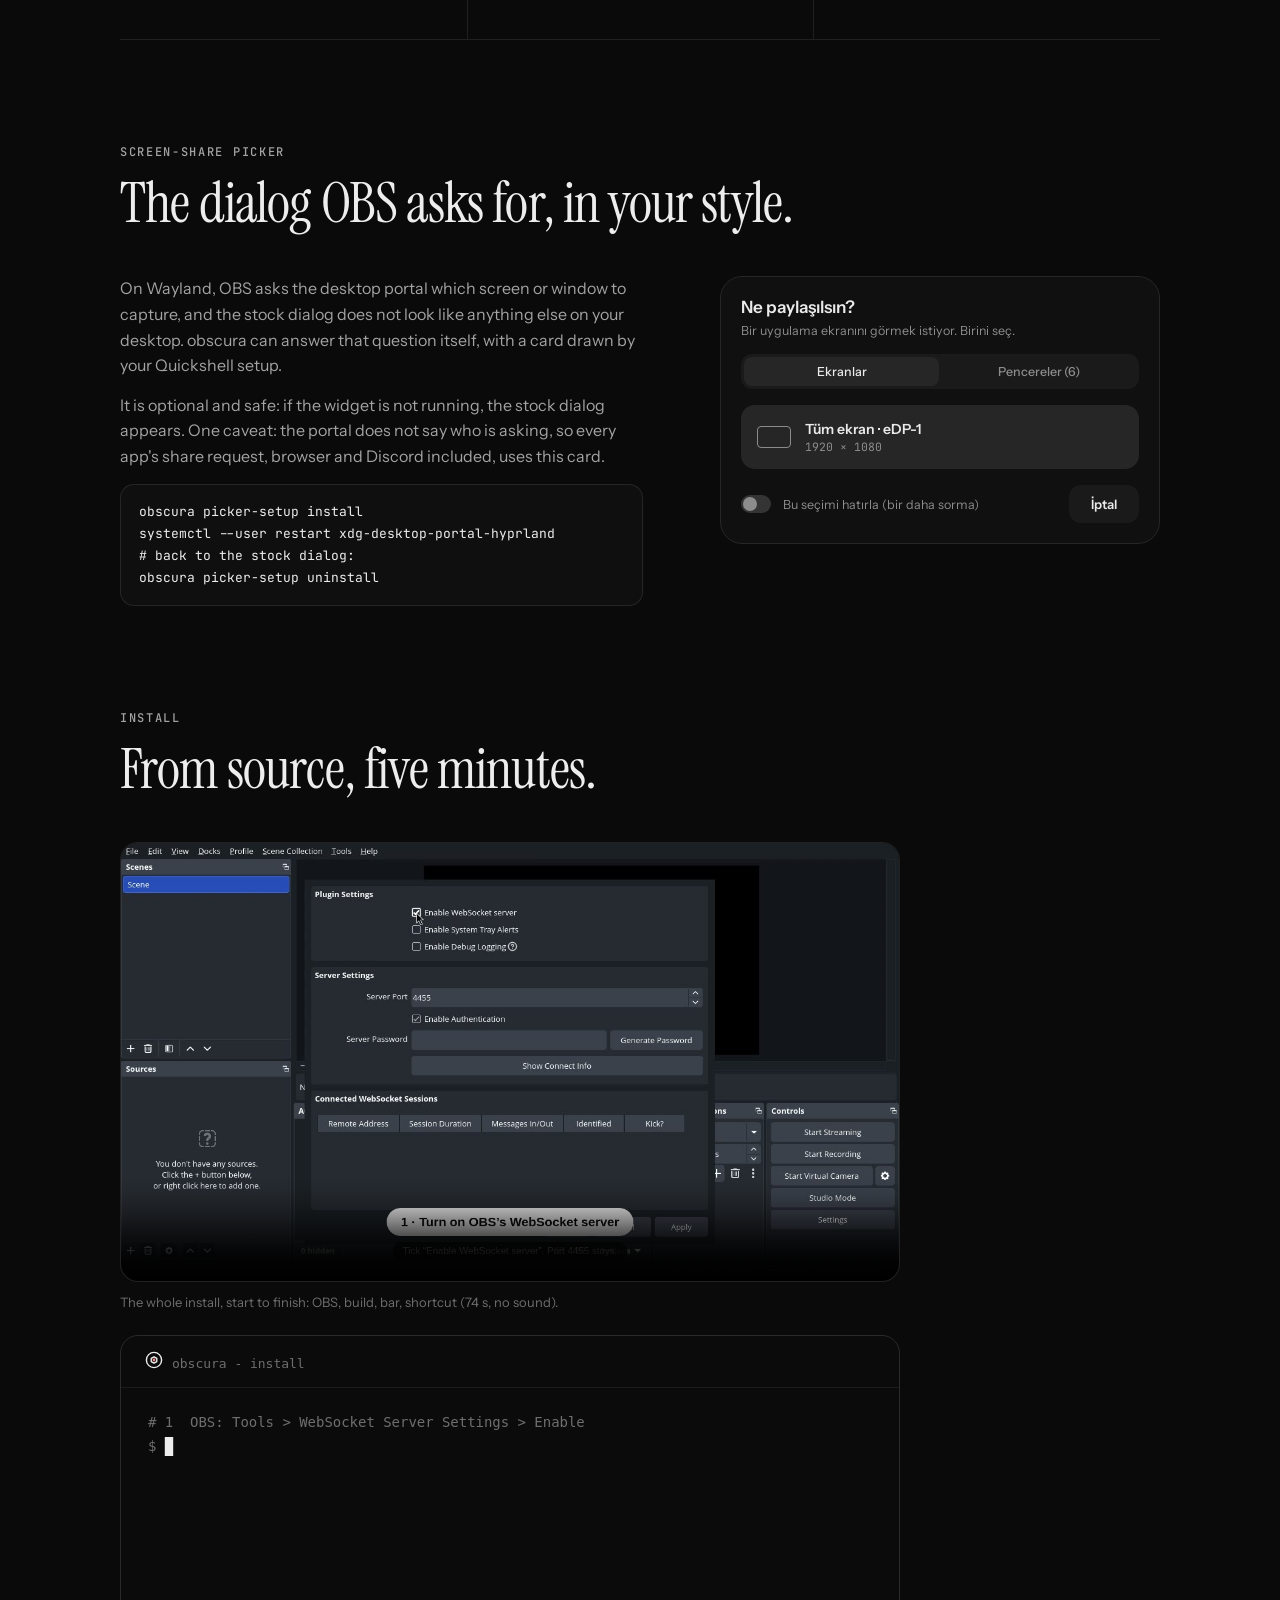
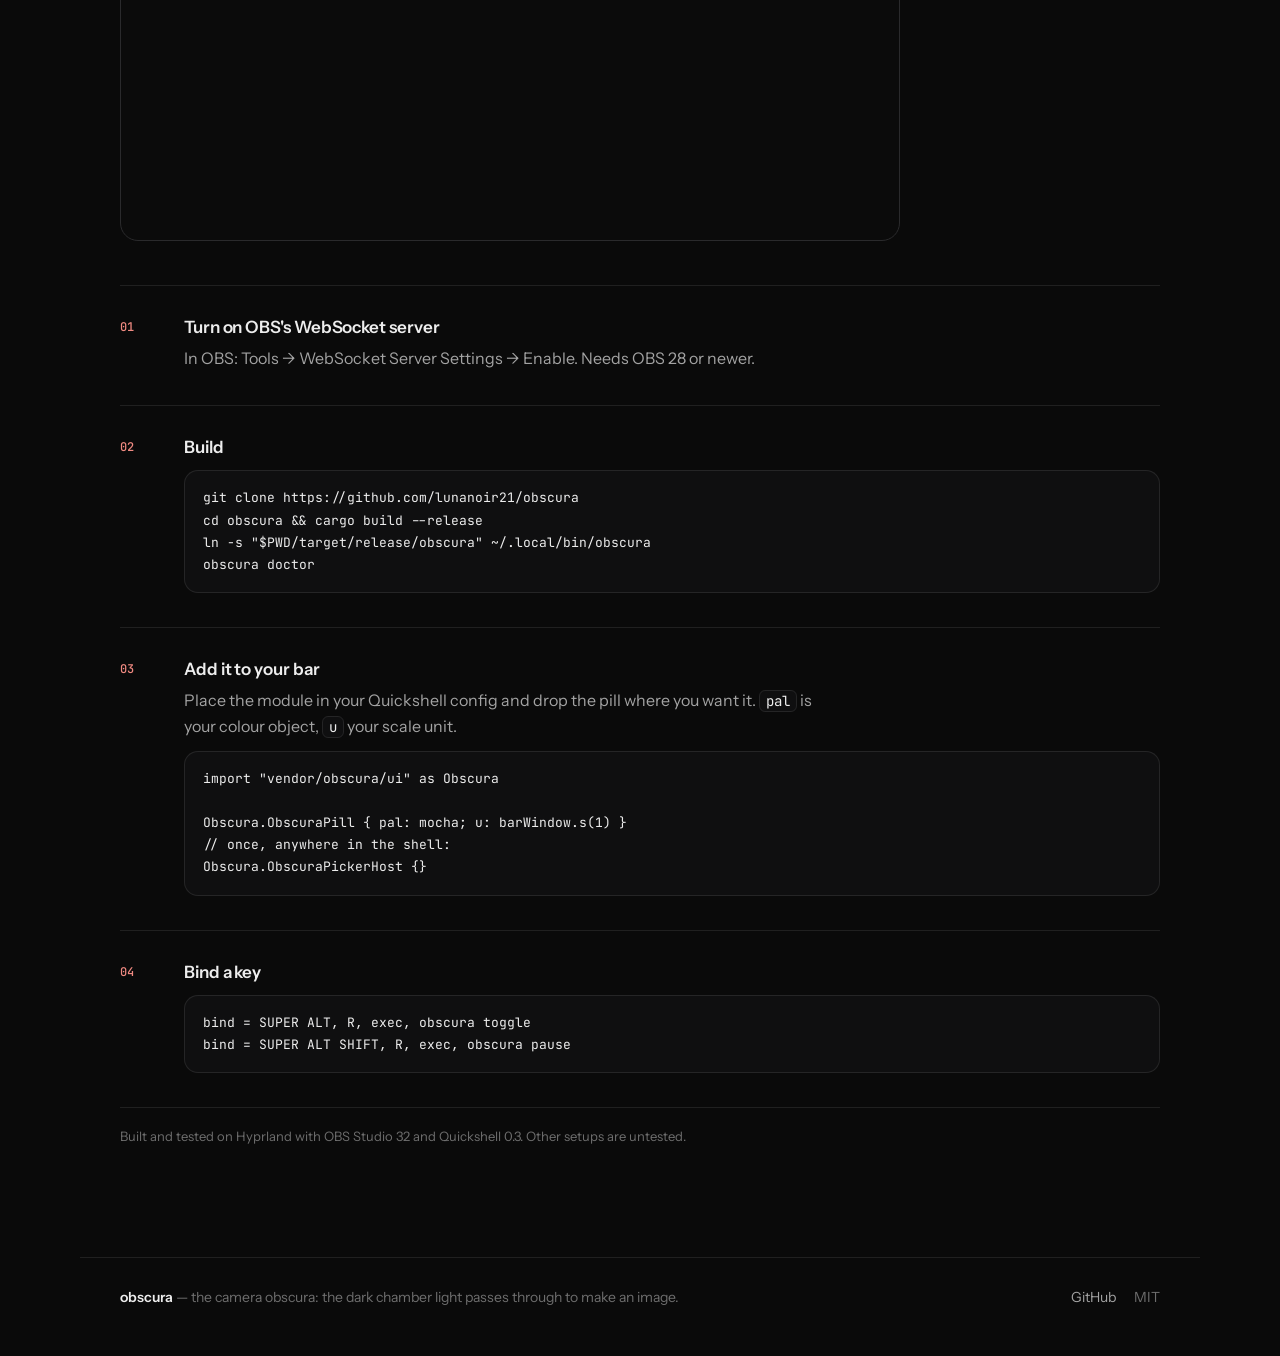
==== commit 8a709202: "Kurulum filmi: OBS bölümü gerçek OBS görüntüsü OBS adımları özel bir ekranda, izole yapılandırma ve " ====
--- a/docs/index.html
+++ b/docs/index.html
@@ -213,7 +213,7 @@
     <video id="film" controls preload="metadata" playsinline poster="video/poster-en.jpg" width="1280" height="720">
       <source src="video/obscura-install-en.mp4" type="video/mp4">
     </video>
-    <figcaption data-i18n="film.cap">The whole install, start to finish: OBS, build, bar, shortcut (68 s, no sound).</figcaption>
+    <figcaption data-i18n="film.cap">The whole install, start to finish: OBS, build, bar, shortcut (74 s, no sound).</figcaption>
   </figure>
   <figure class="term"><img src="assets/install.svg" width="780" height="506" alt="Animated terminal: git clone, cargo build, obscura doctor, obscura toggle" loading="lazy"></figure>
   <ol class="install">
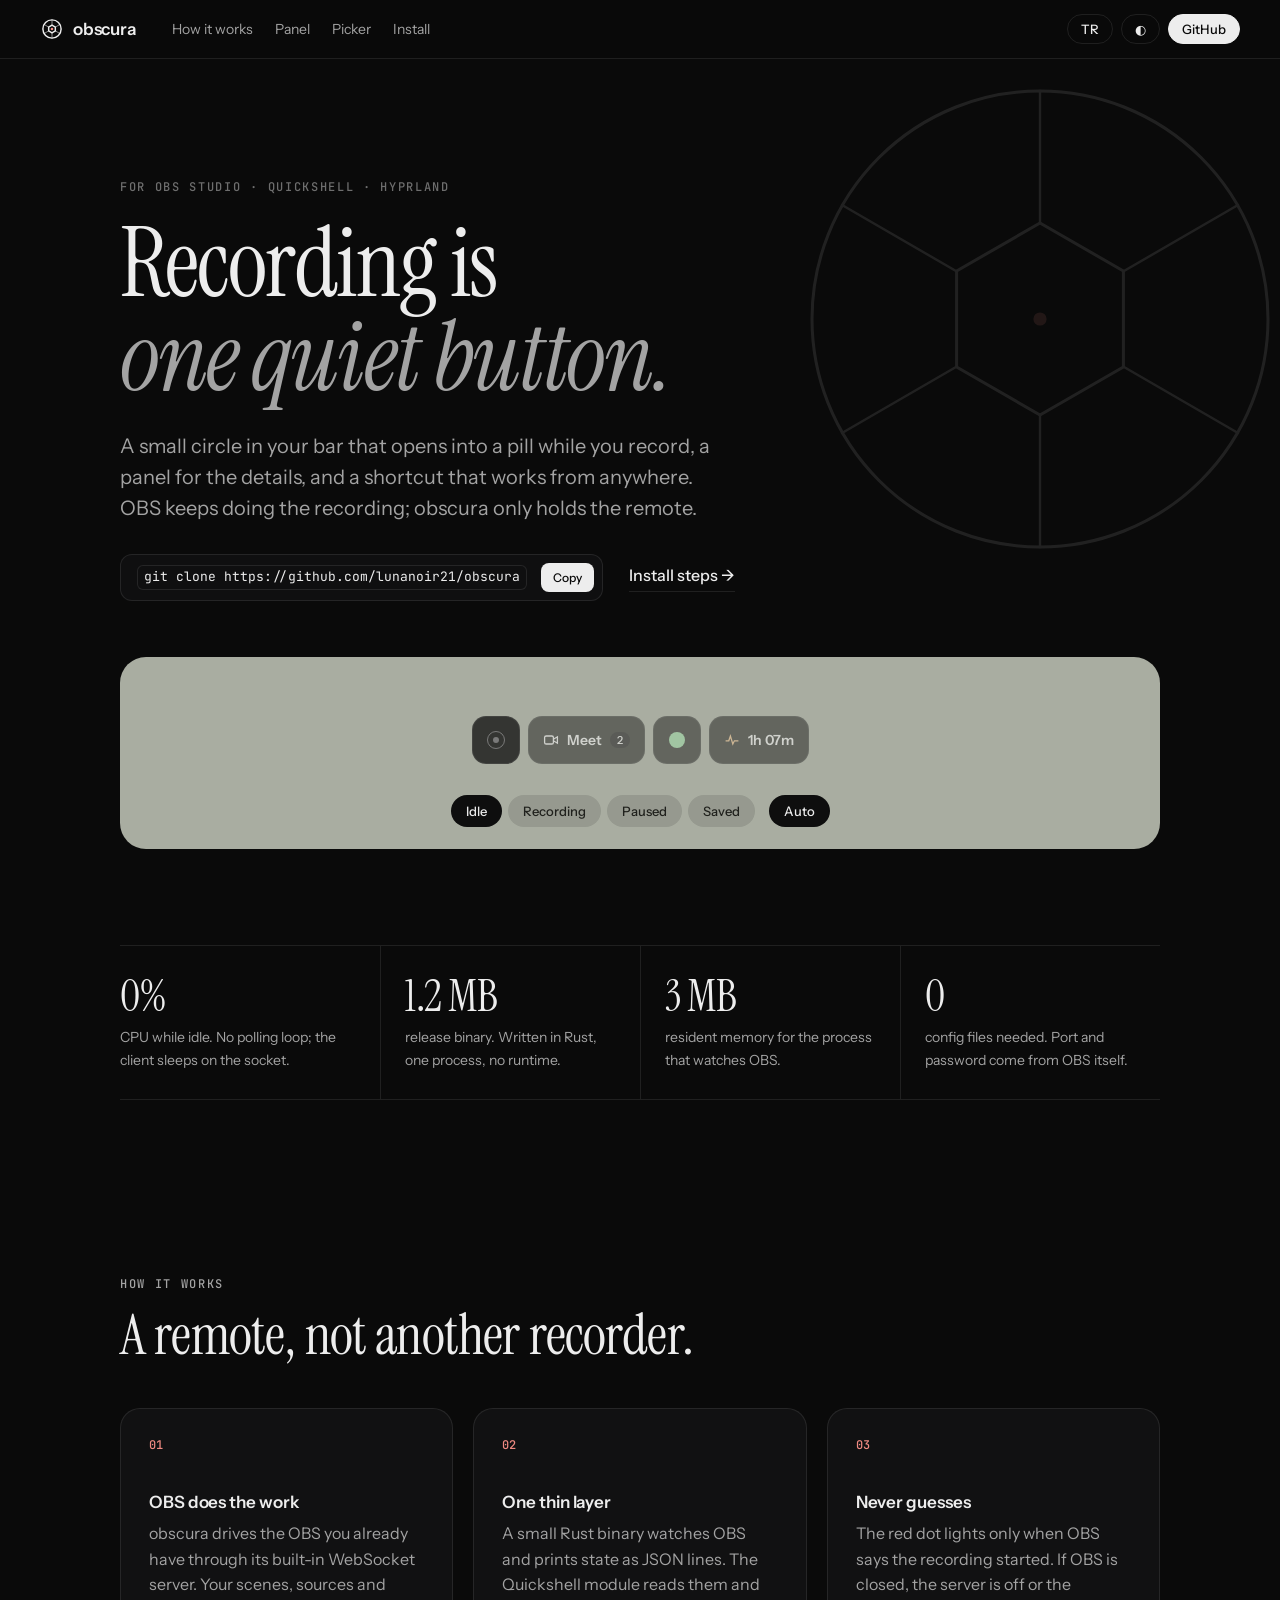
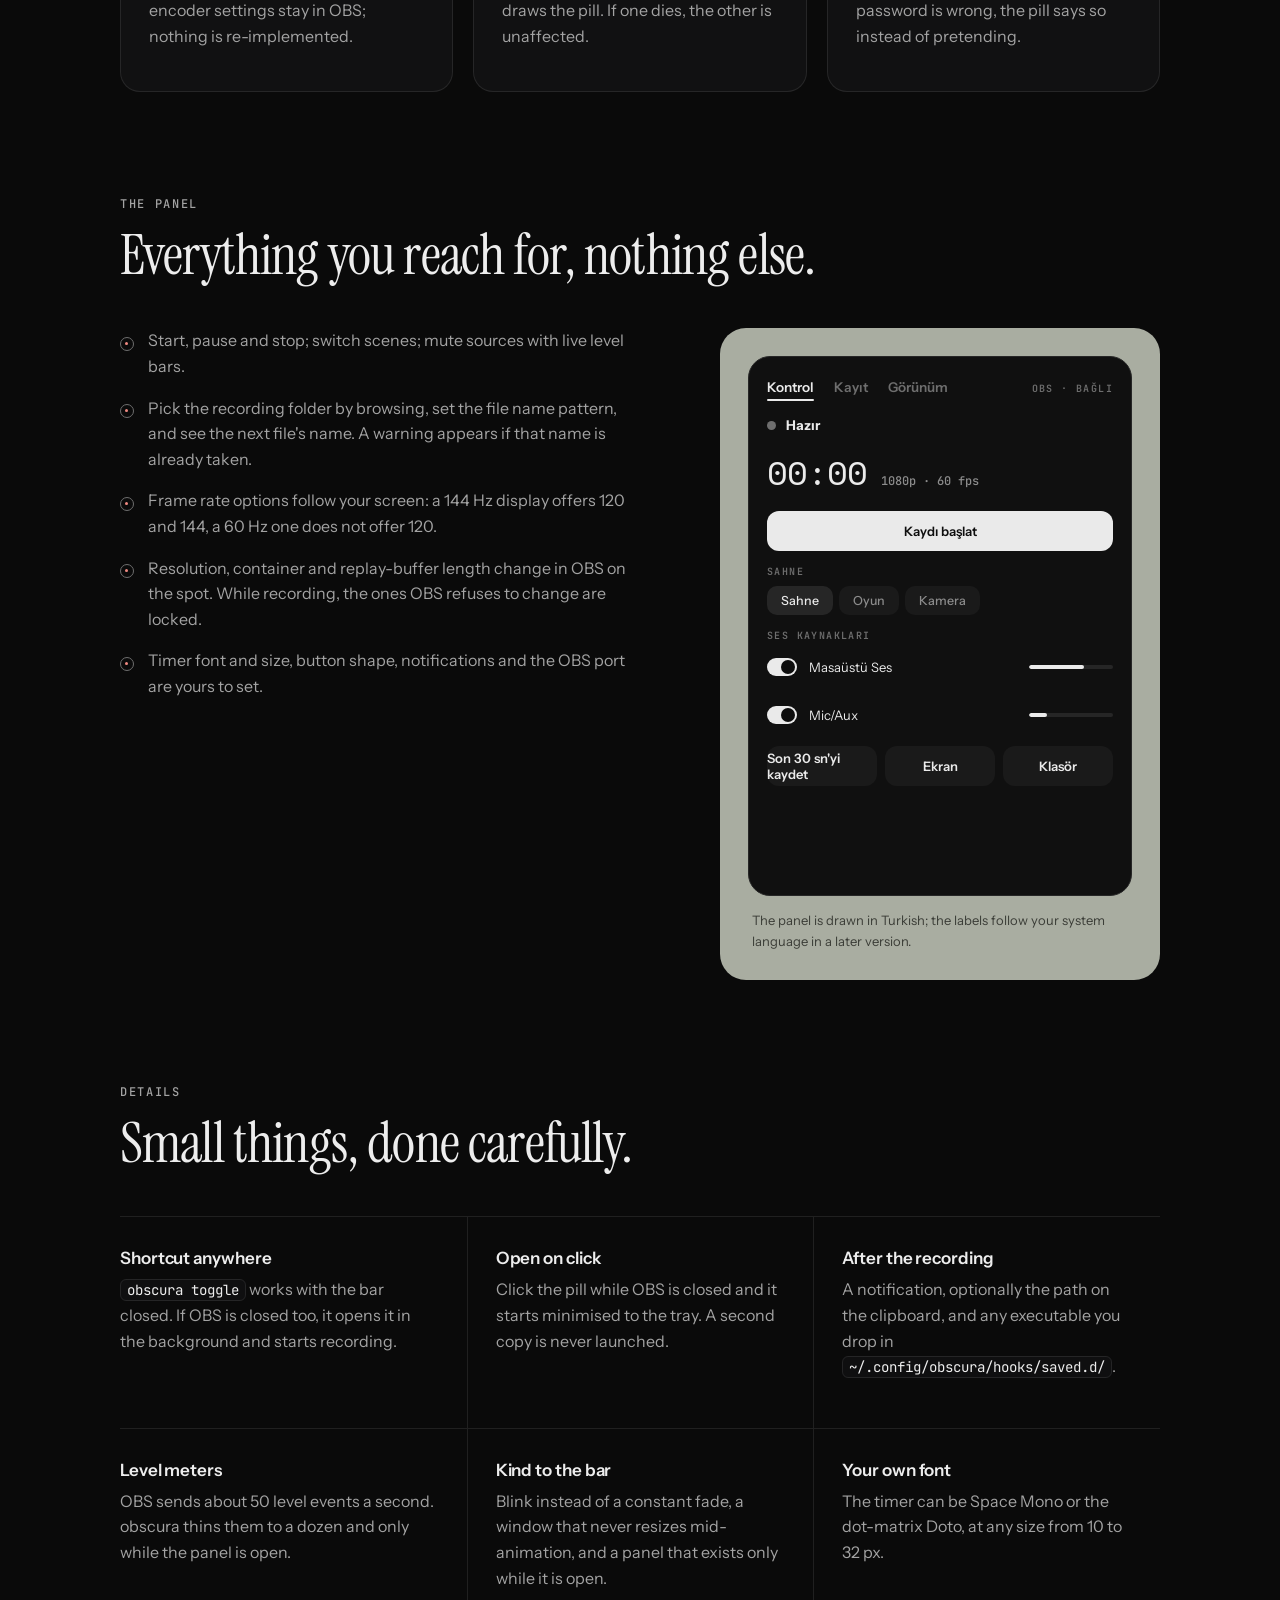
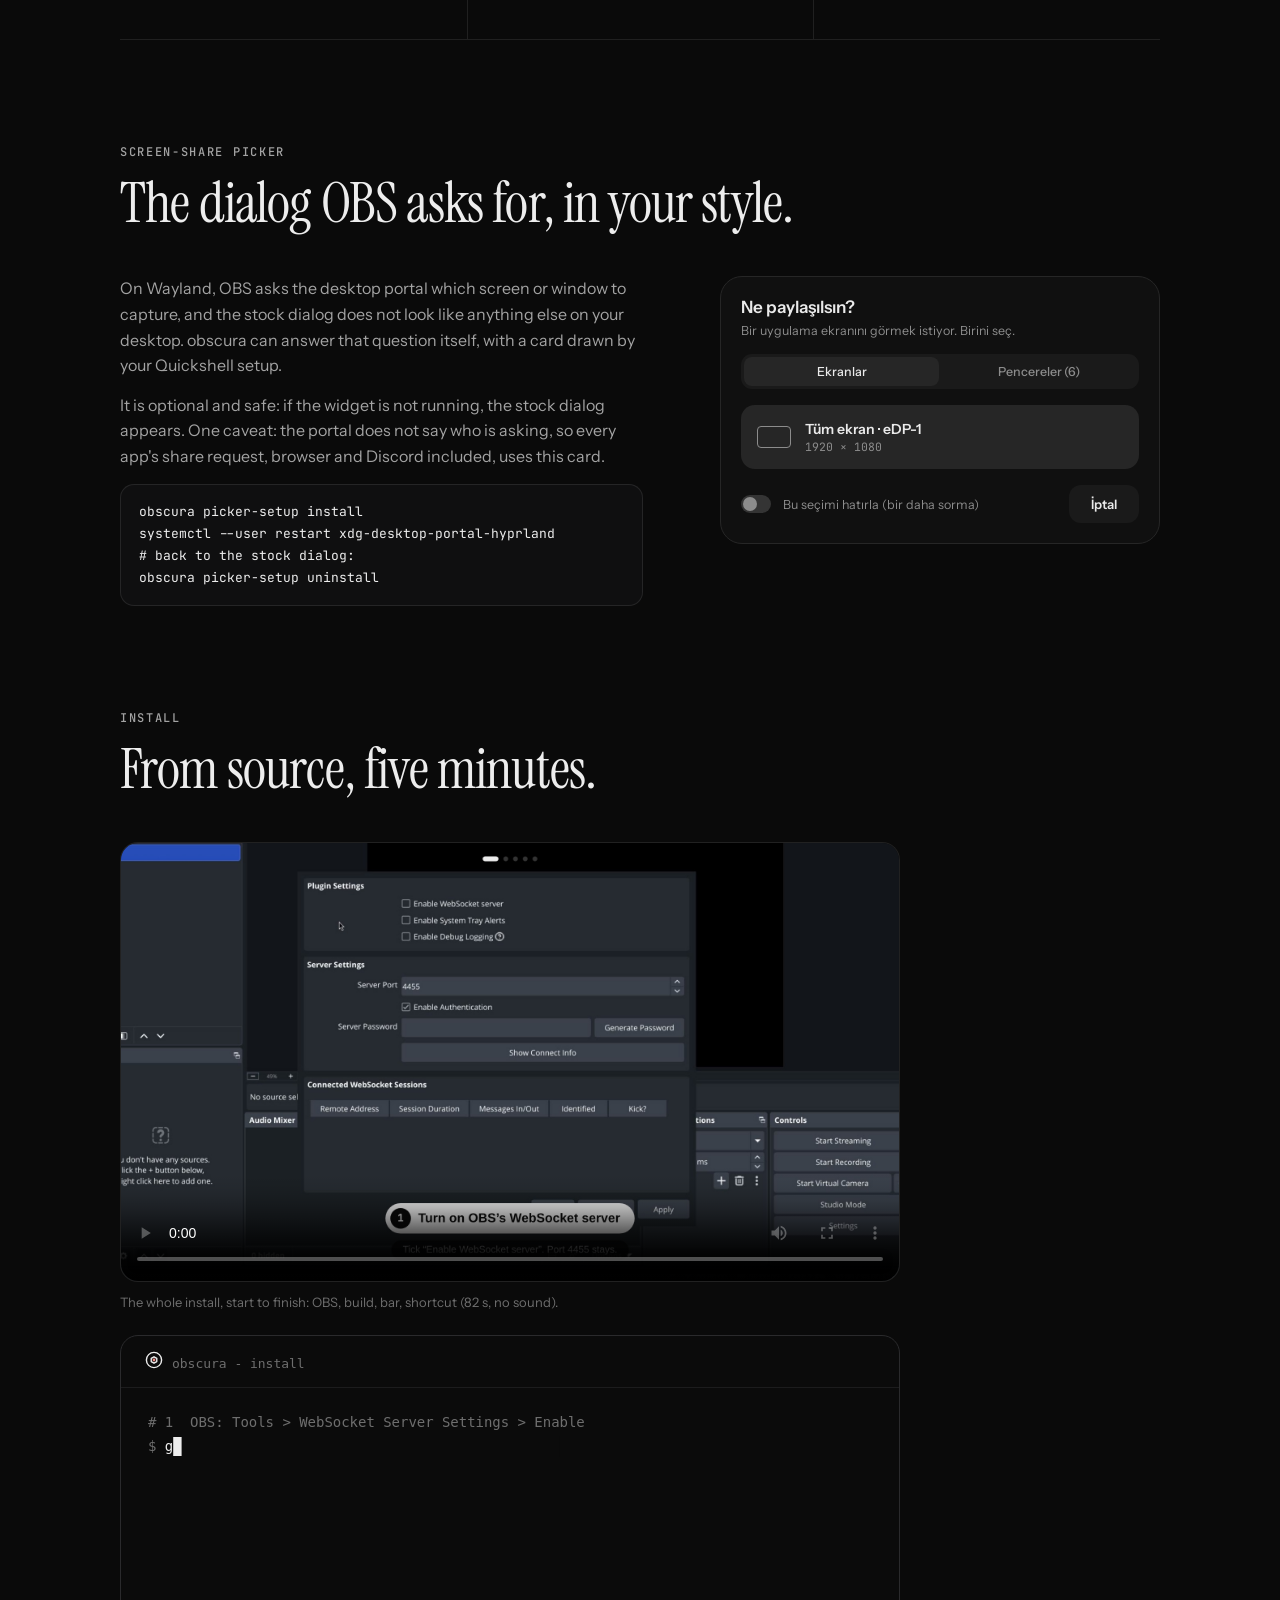
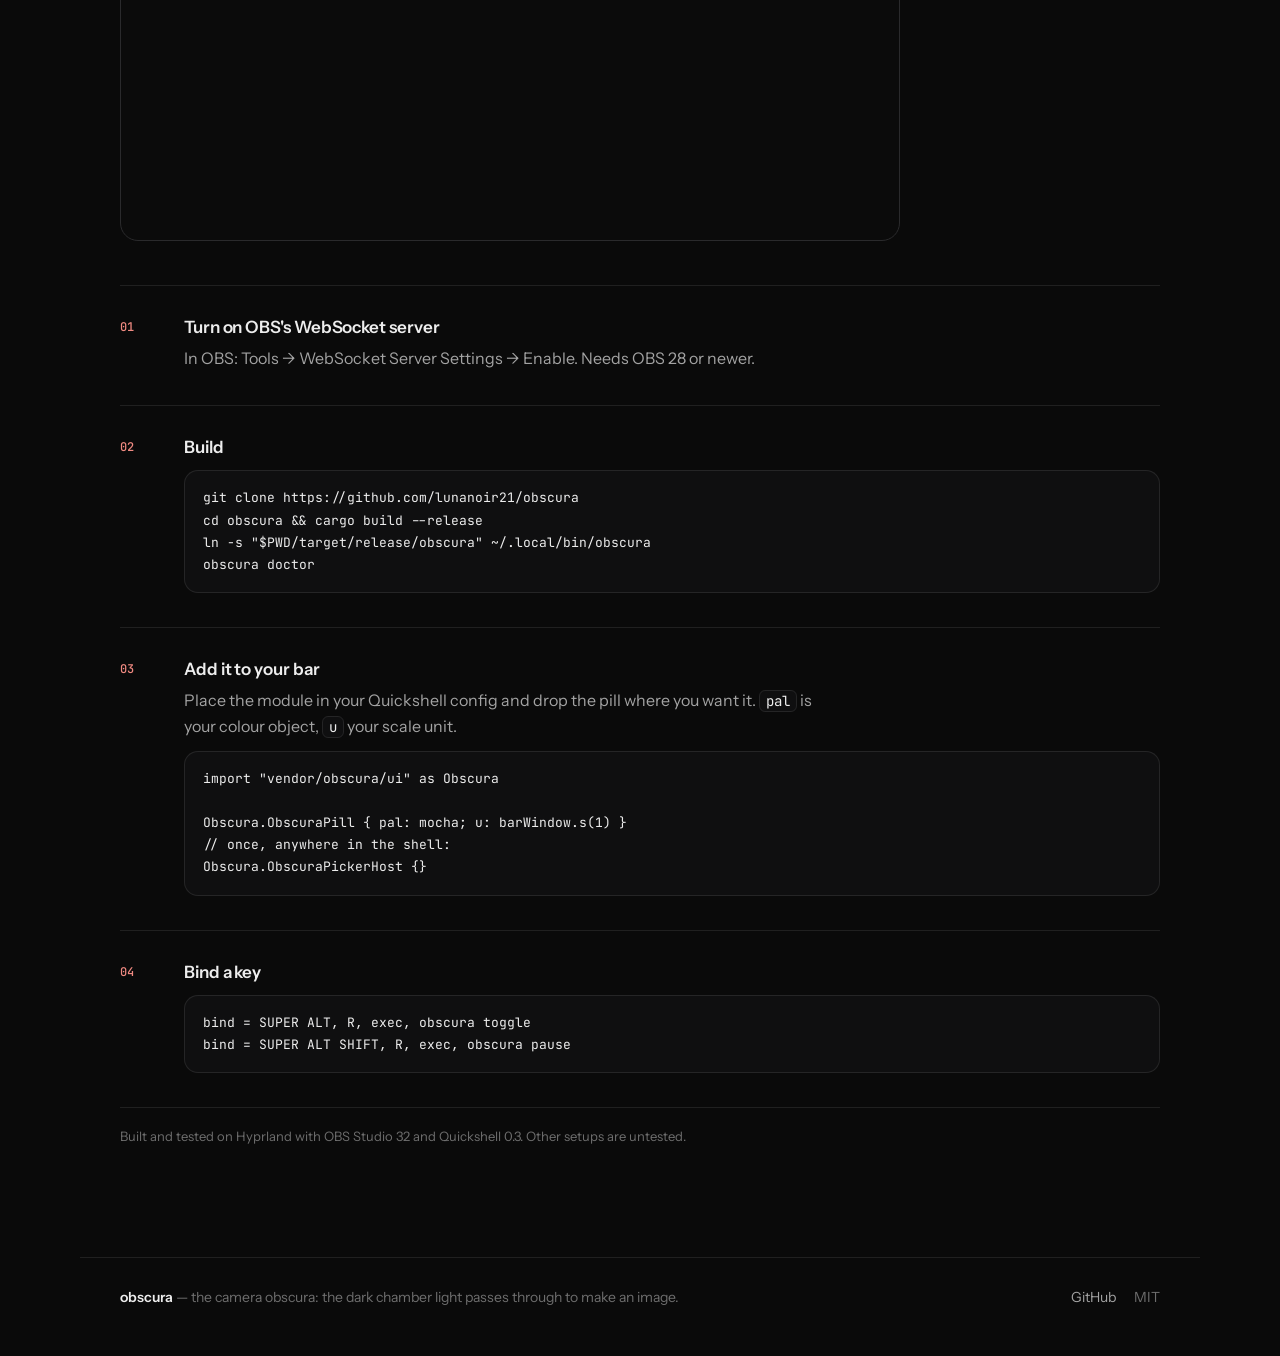
==== commit 21731425: "Kurulum filmi: 1080p 60 fps, kamera hareketi, yeni animasyonlar OBS bölümü 1920x1080, 60 fps ve OBS'" ====
--- a/docs/index.html
+++ b/docs/index.html
@@ -213,7 +213,7 @@
     <video id="film" controls preload="metadata" playsinline poster="video/poster-en.jpg" width="1280" height="720">
       <source src="video/obscura-install-en.mp4" type="video/mp4">
     </video>
-    <figcaption data-i18n="film.cap">The whole install, start to finish: OBS, build, bar, shortcut (74 s, no sound).</figcaption>
+    <figcaption data-i18n="film.cap">The whole install, start to finish: OBS, build, bar, shortcut (82 s, no sound).</figcaption>
   </figure>
   <figure class="term"><img src="assets/install.svg" width="780" height="506" alt="Animated terminal: git clone, cargo build, obscura doctor, obscura toggle" loading="lazy"></figure>
   <ol class="install">
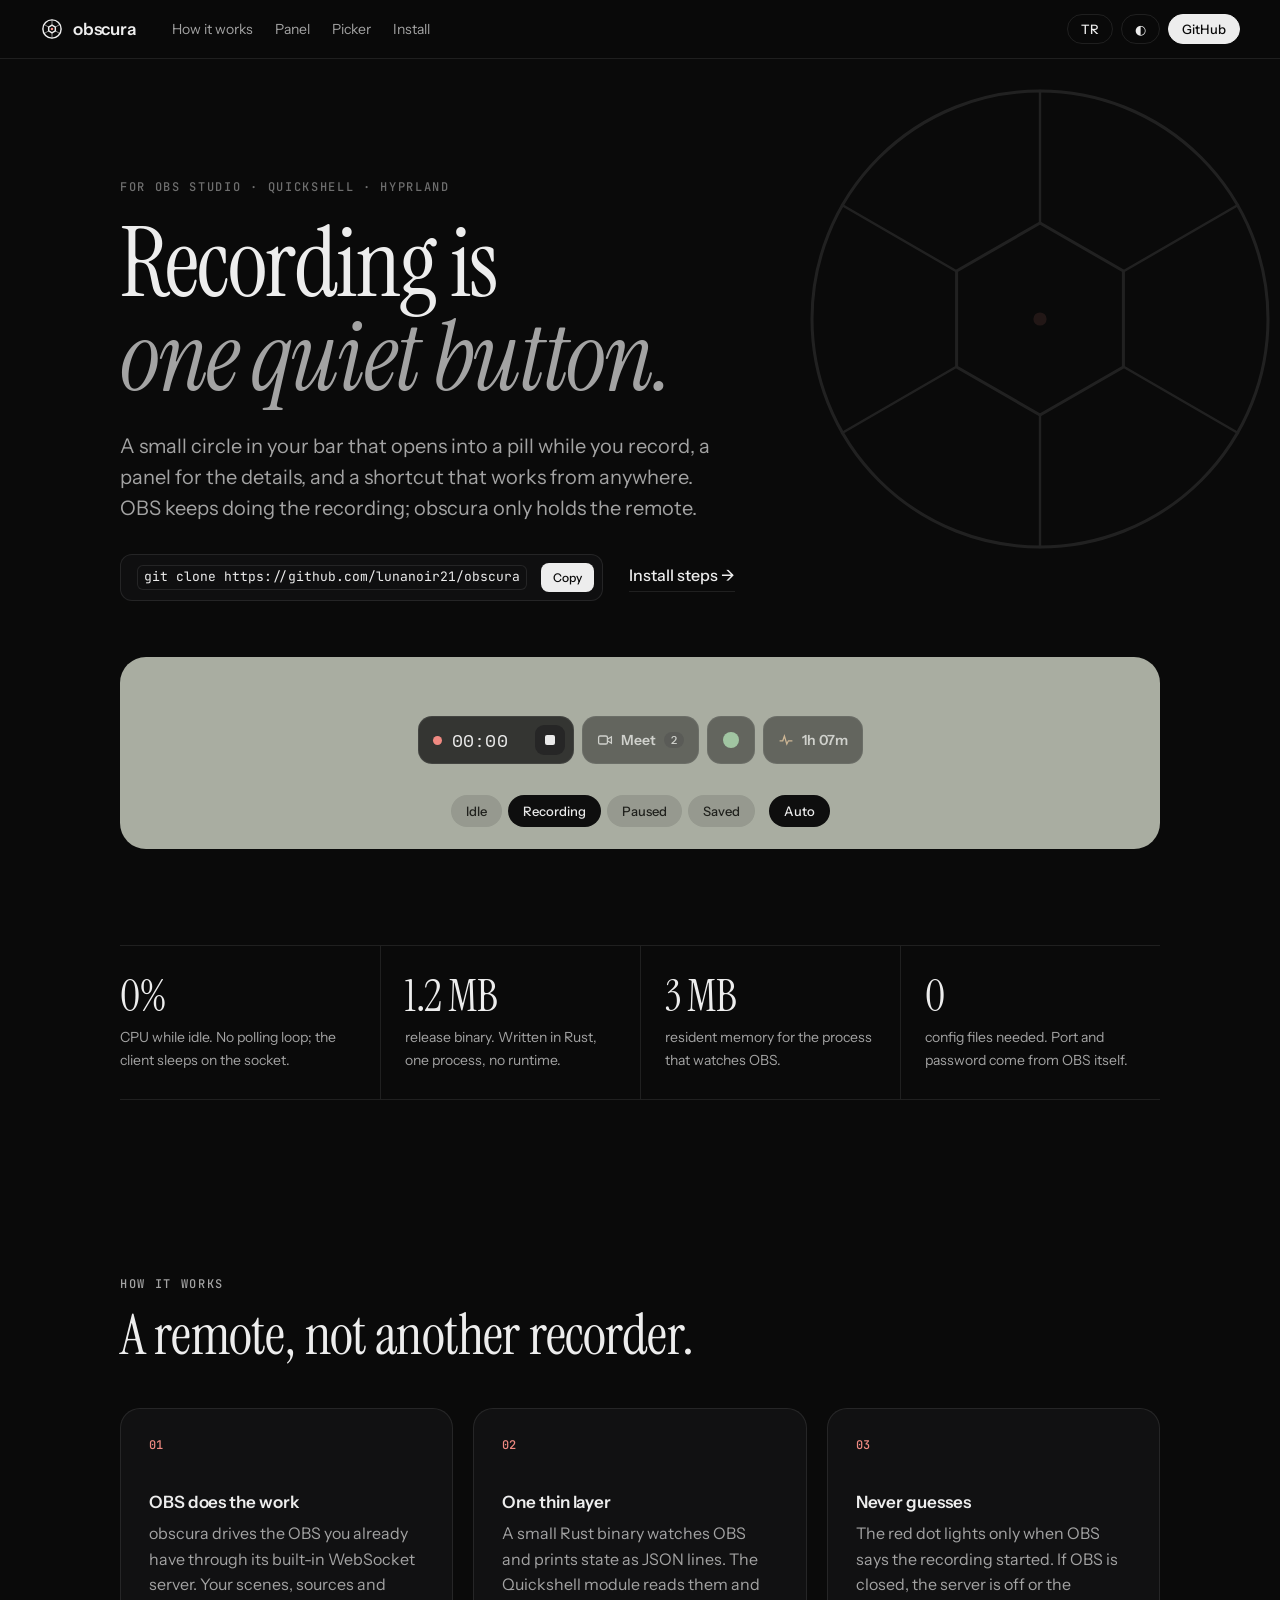
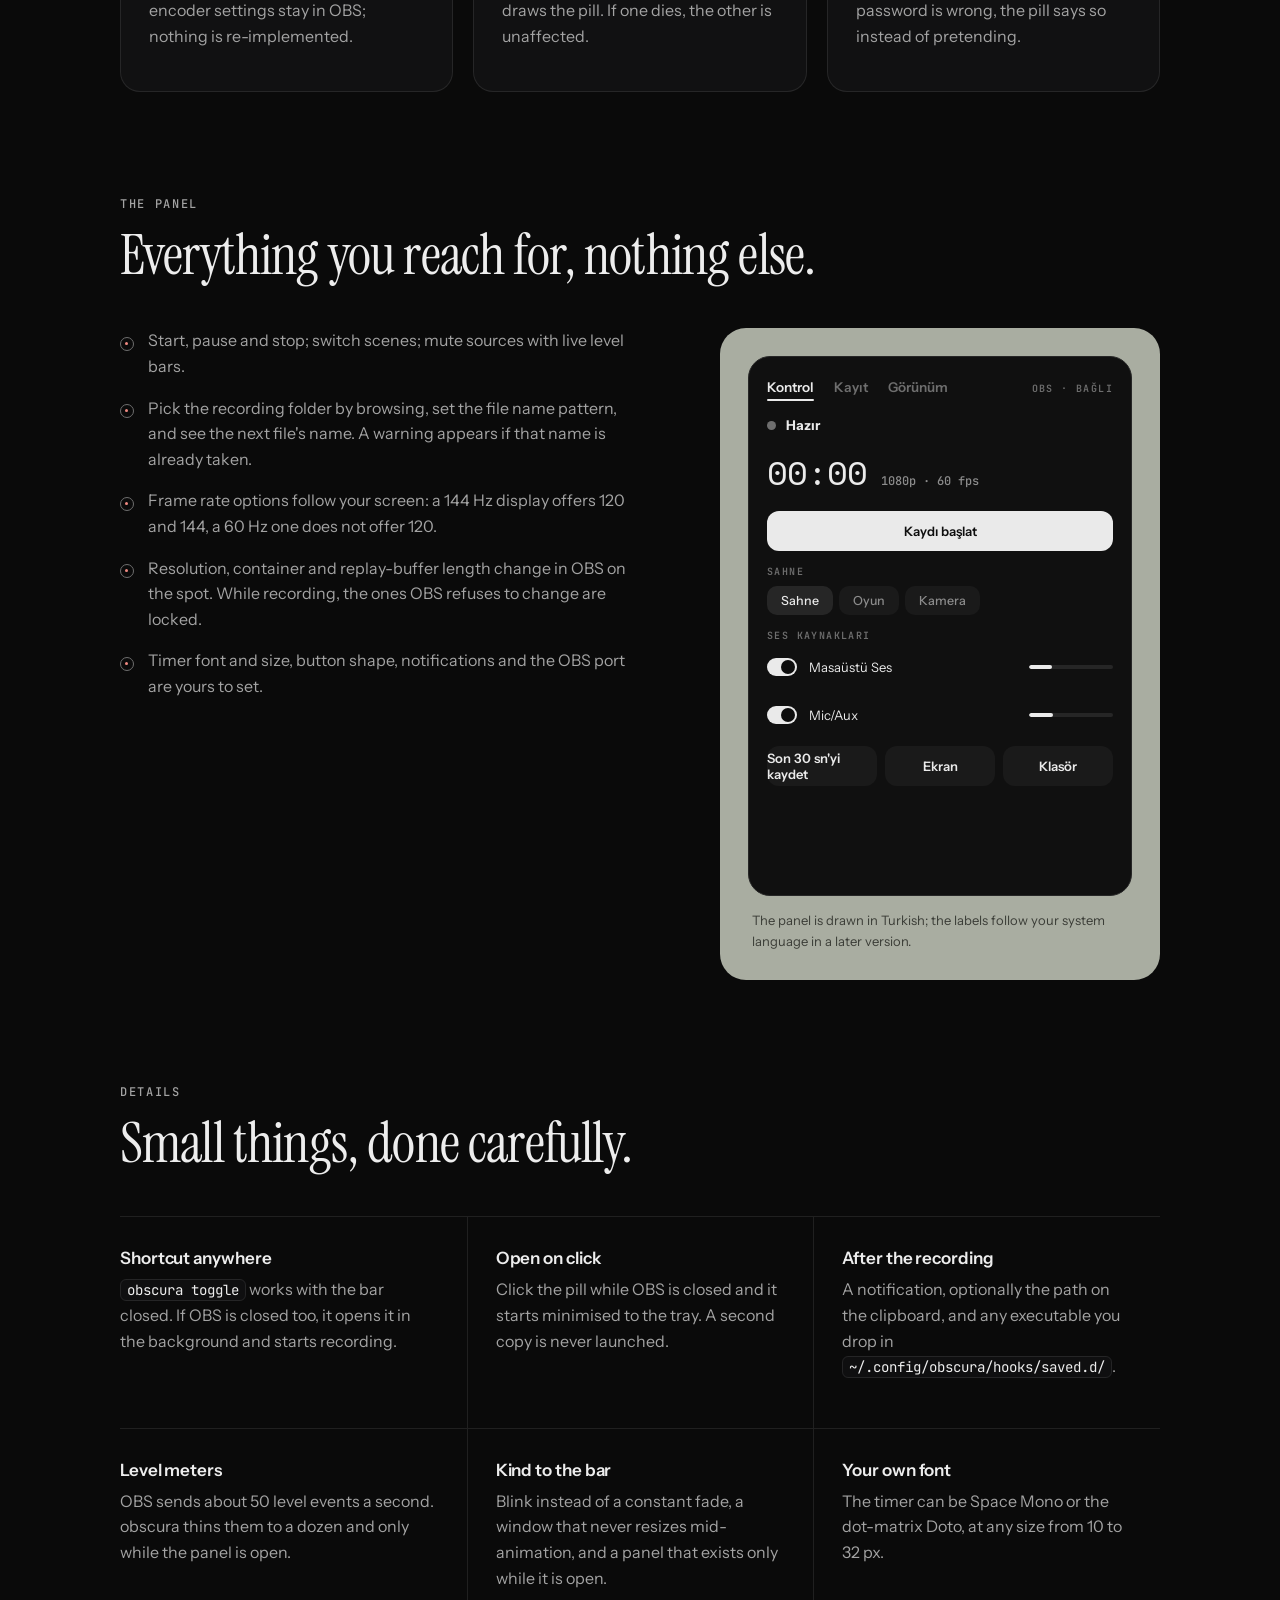
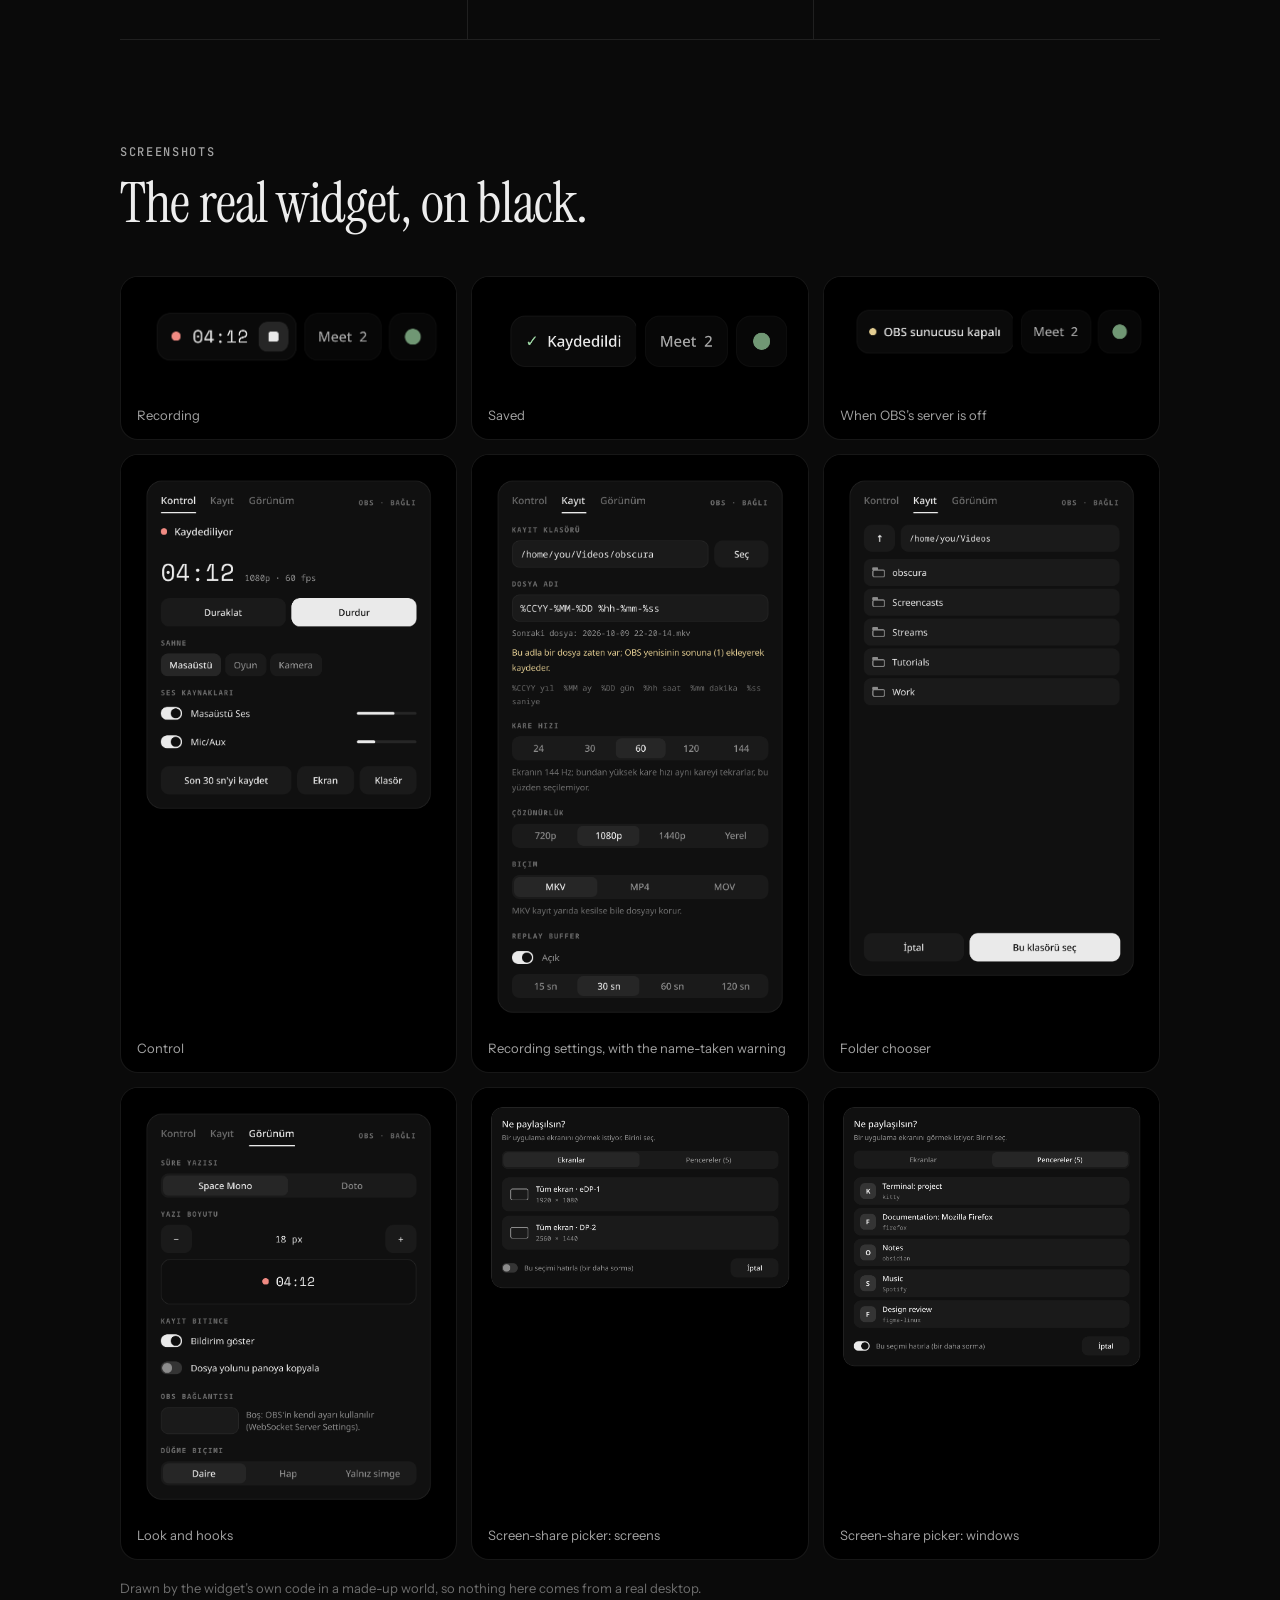
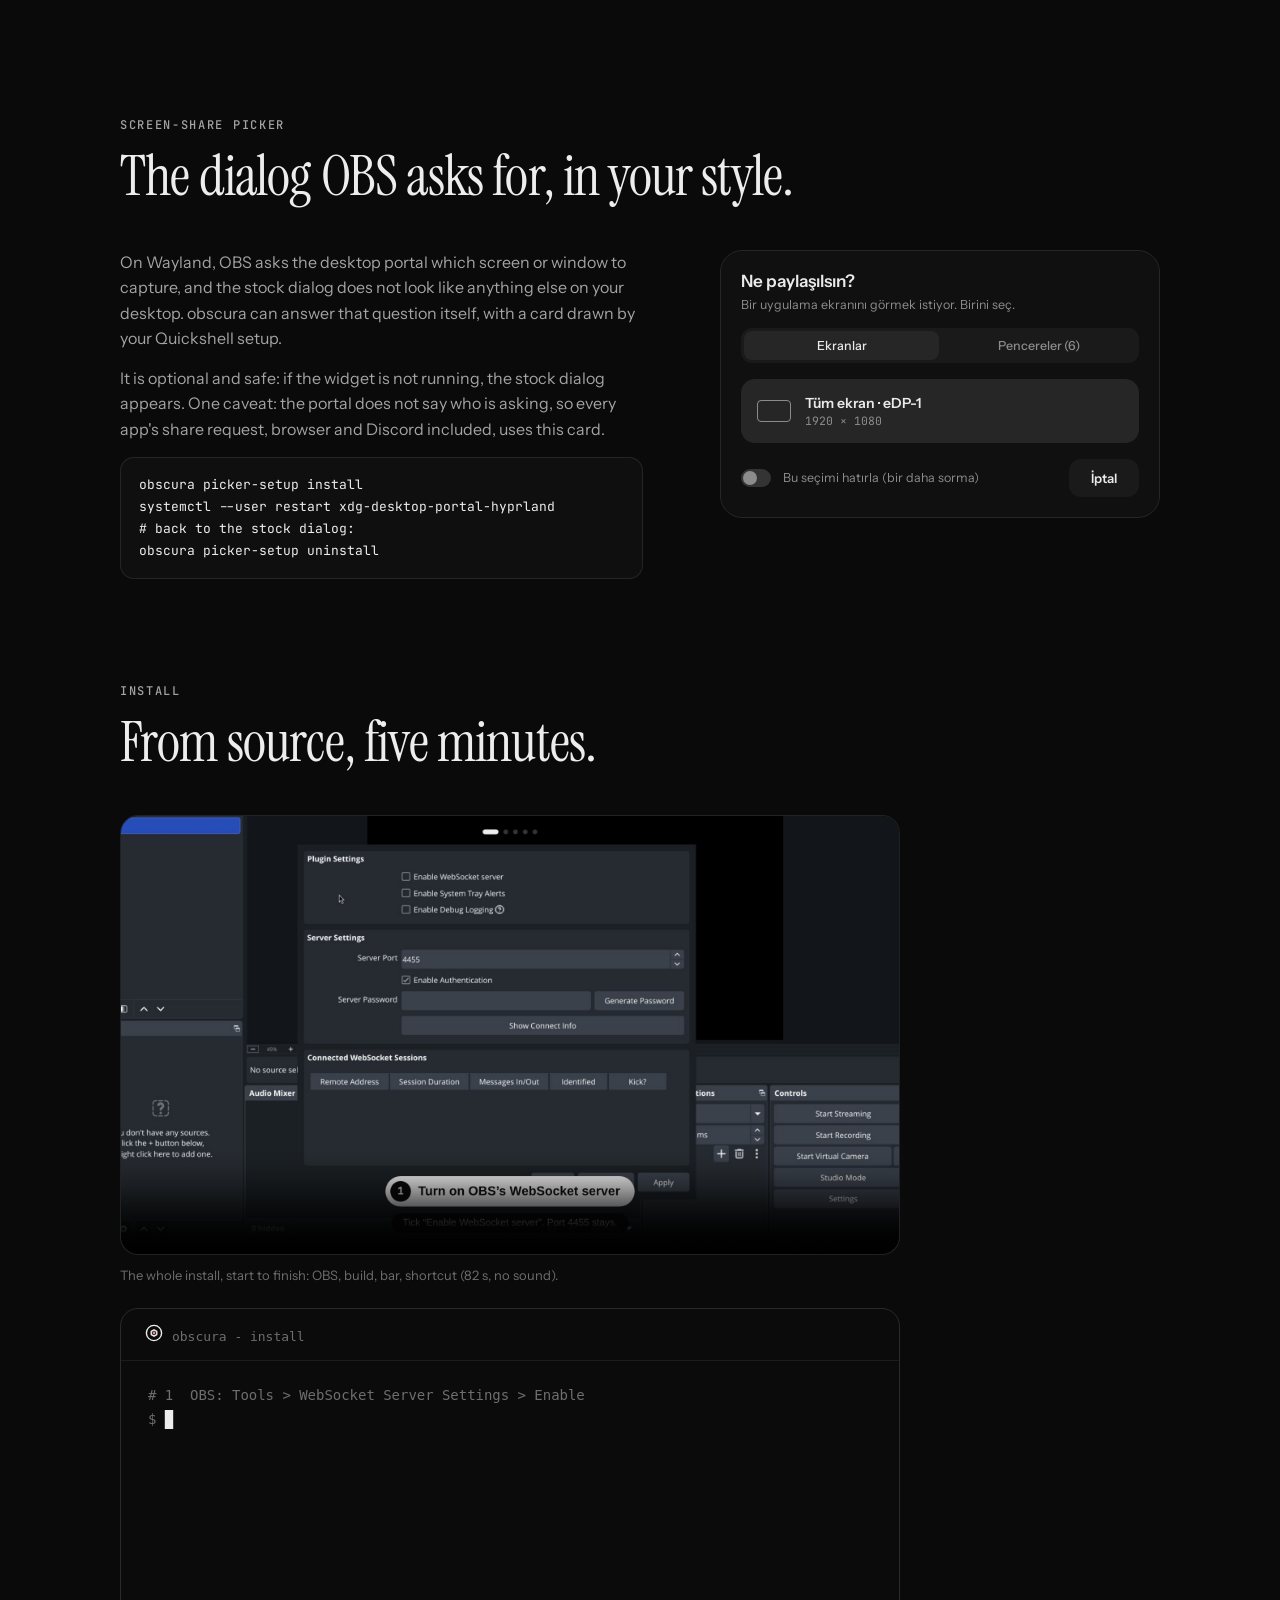
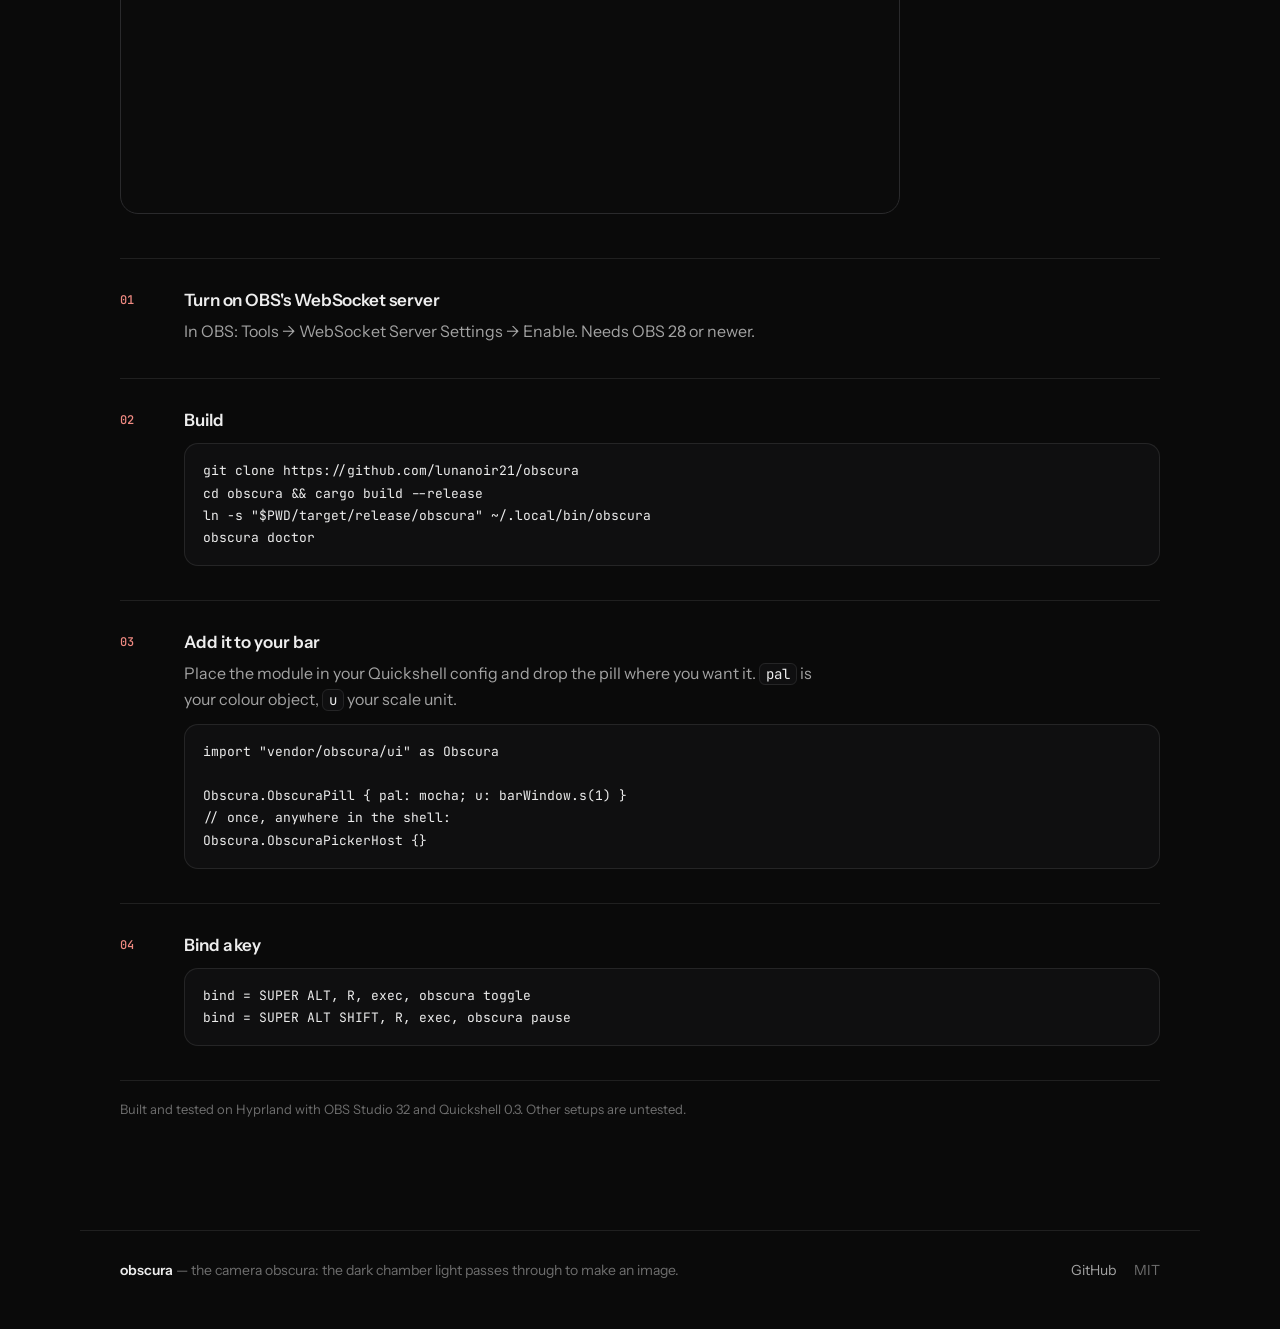
==== commit 87b8674e: "Ekran görüntüleri ve kapak: README (EN + TR) ve site galerisi" ====
--- a/docs/index.html
+++ b/docs/index.html
@@ -7,7 +7,7 @@
 <meta name="description" content="A thin control layer for OBS Studio on Hyprland: a quiet button in your bar that grows into a pill while you record, a panel for the details, and a shortcut that works from anywhere.">
 <link rel="icon" href="favicon.svg" type="image/svg+xml">
 <link rel="apple-touch-icon" href="assets/logo-256.png">
-<meta property="og:image" content="assets/logo-512.png">
+<meta property="og:image" content="cover.png">
 <link rel="preconnect" href="https://fonts.googleapis.com">
 <link rel="preconnect" href="https://fonts.gstatic.com" crossorigin>
 <link href="https://fonts.googleapis.com/css2?family=Instrument+Serif:ital@0;1&family=Instrument+Sans:wght@400;500;600&family=JetBrains+Mono:wght@400;500&family=Space+Mono&family=Doto:wght@700;900&display=swap" rel="stylesheet">
@@ -182,6 +182,24 @@
   </div>
 </section>
 
+<!-- ───────── screenshots ───────── -->
+<section id="shots" class="sec">
+  <p class="label" data-i18n="shots.label">Screenshots</p>
+  <h2 data-i18n="shots.h">The real widget, on black.</h2>
+  <div class="gallery">
+    <figure><img src="screenshots/bar-recording.png" alt="The pill while recording" loading="lazy"><figcaption data-i18n="shots.c1">Recording</figcaption></figure>
+    <figure><img src="screenshots/bar-saved.png" alt="The pill after saving" loading="lazy"><figcaption data-i18n="shots.c2">Saved</figcaption></figure>
+    <figure><img src="screenshots/bar-server-off.png" alt="OBS server off" loading="lazy"><figcaption data-i18n="shots.c3">When OBS’s server is off</figcaption></figure>
+    <figure><img src="screenshots/panel-control.png" alt="Panel: control" loading="lazy"><figcaption data-i18n="shots.c4">Control</figcaption></figure>
+    <figure><img src="screenshots/panel-record.png" alt="Panel: recording" loading="lazy"><figcaption data-i18n="shots.c5">Recording settings, with the name-taken warning</figcaption></figure>
+    <figure><img src="screenshots/panel-folder.png" alt="Panel: folder chooser" loading="lazy"><figcaption data-i18n="shots.c6">Folder chooser</figcaption></figure>
+    <figure><img src="screenshots/panel-look.png" alt="Panel: look" loading="lazy"><figcaption data-i18n="shots.c7">Look and hooks</figcaption></figure>
+    <figure><img src="screenshots/picker-screens.png" alt="Picker: screens" loading="lazy"><figcaption data-i18n="shots.c8">Screen-share picker: screens</figcaption></figure>
+    <figure><img src="screenshots/picker-windows.png" alt="Picker: windows" loading="lazy"><figcaption data-i18n="shots.c9">Screen-share picker: windows</figcaption></figure>
+  </div>
+  <p class="note" data-i18n="shots.note">Drawn by the widget’s own code in a made-up world, so nothing here comes from a real desktop.</p>
+</section>
+
 <!-- ───────── picker ───────── -->
 <section id="picker" class="sec">
   <p class="label" data-i18n="pick.label">Screen-share picker</p>
--- a/docs/site.css
+++ b/docs/site.css
@@ -245,6 +245,14 @@
 .foot span { flex: 1; color: var(--w-o1); font-size: 12.5px; }
 .pick-copy p { color: var(--ink-2); max-width: 520px; }
 
+/* gallery */
+.gallery { display: grid; grid-template-columns: repeat(3, minmax(0, 1fr)); gap: 14px; }
+.gallery figure { margin: 0; background: #000; border: 1px solid var(--rule); border-radius: 18px; overflow: hidden; display: flex; flex-direction: column; }
+.gallery img { display: block; width: 100%; height: auto; }
+.gallery figcaption { font-size: 13px; color: #a3a3a3; padding: 0 16px 14px; margin-top: auto; }
+@media (max-width: 900px) { .gallery { grid-template-columns: repeat(2, minmax(0, 1fr)); } }
+@media (max-width: 560px) { .gallery { grid-template-columns: 1fr; } }
+
 /* code + install */
 .film { margin: 0 0 22px; }
 .film video { display: block; width: 100%; max-width: 780px; height: auto; border-radius: 18px; background: #0b0b0b; border: 1px solid var(--rule); }
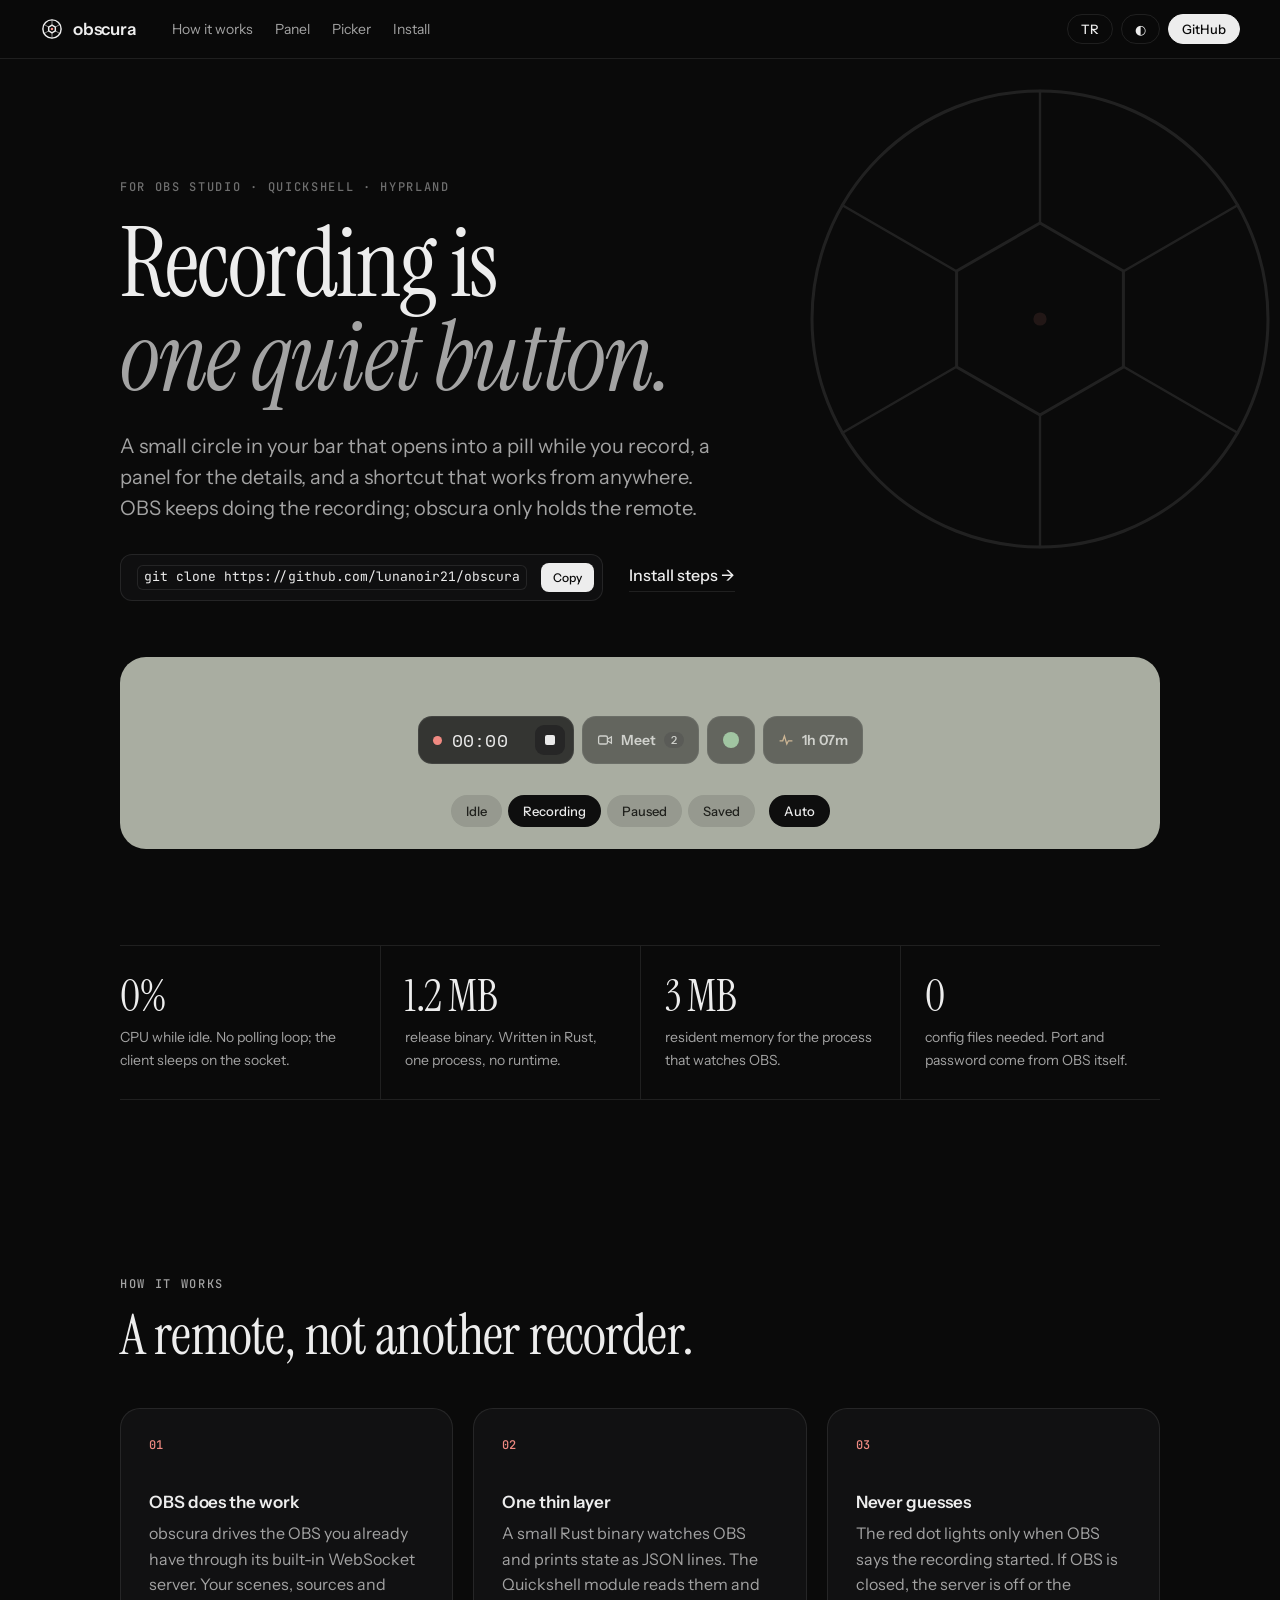
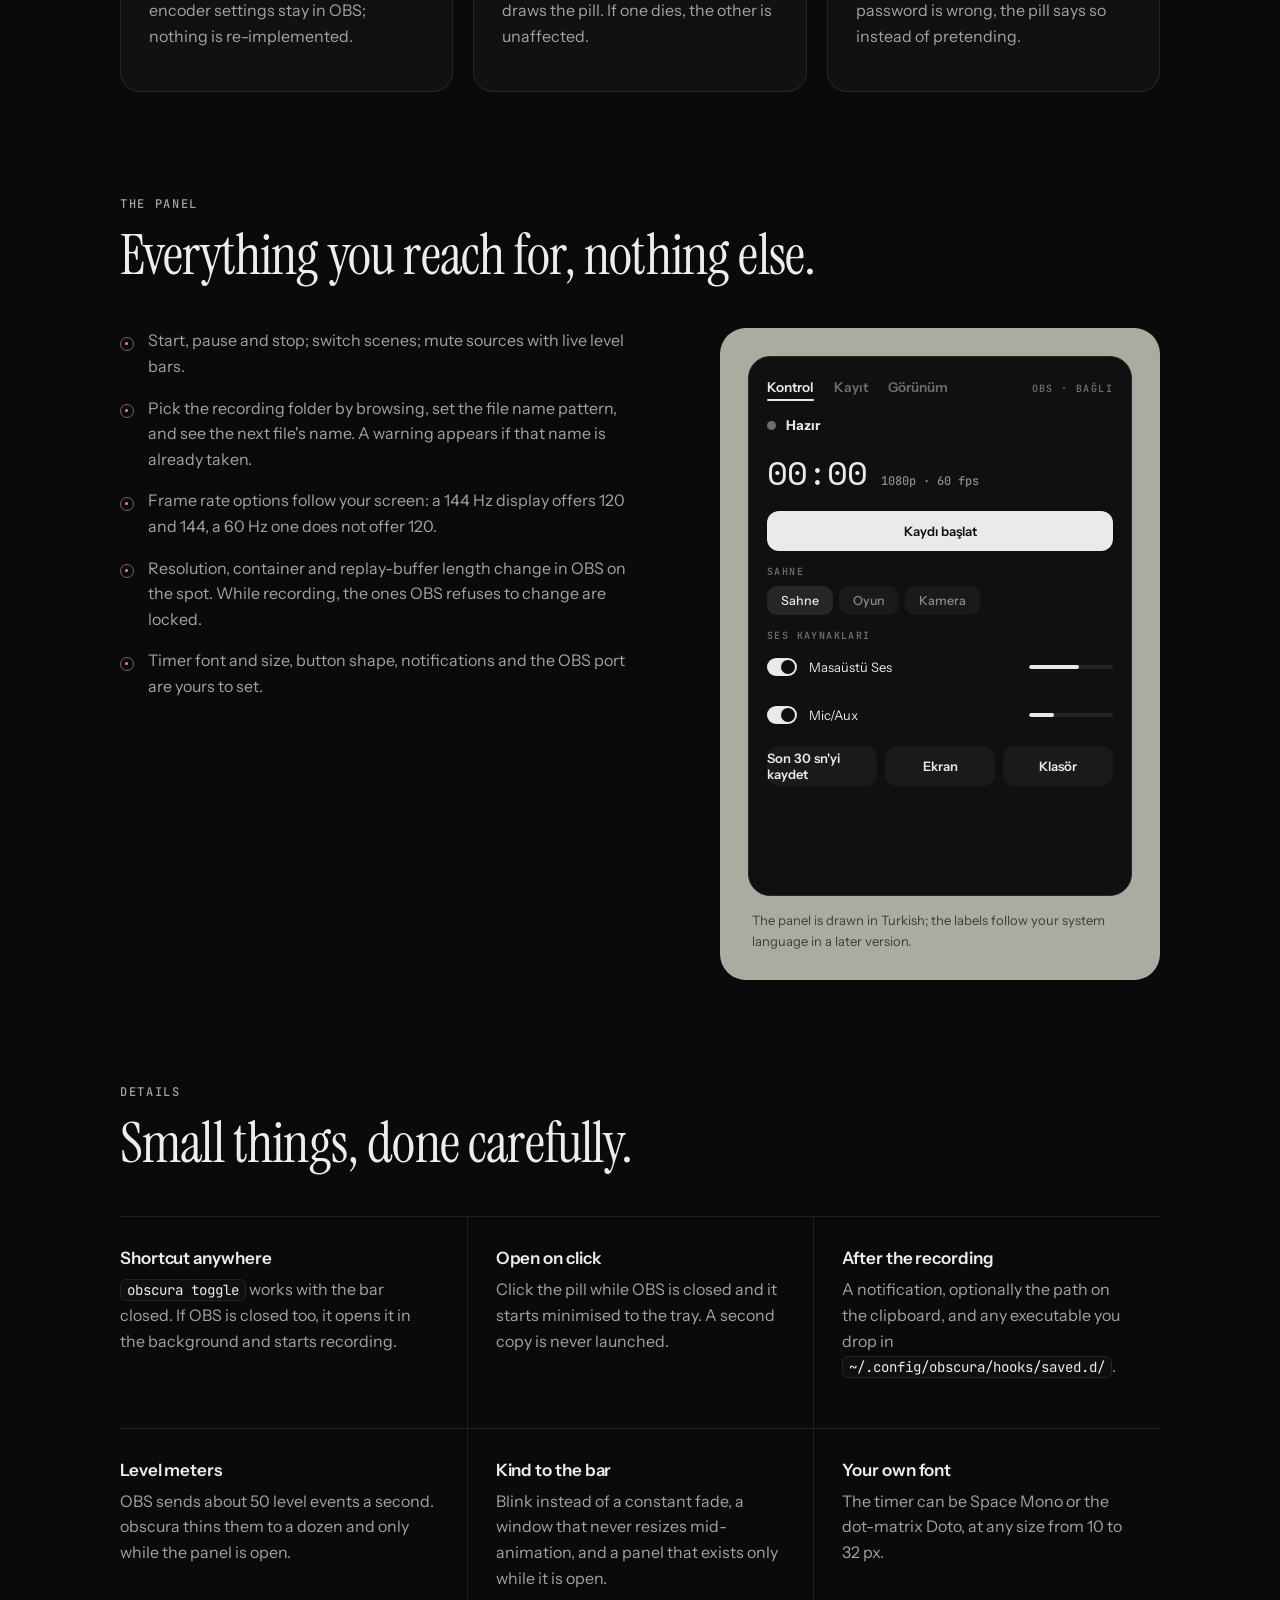
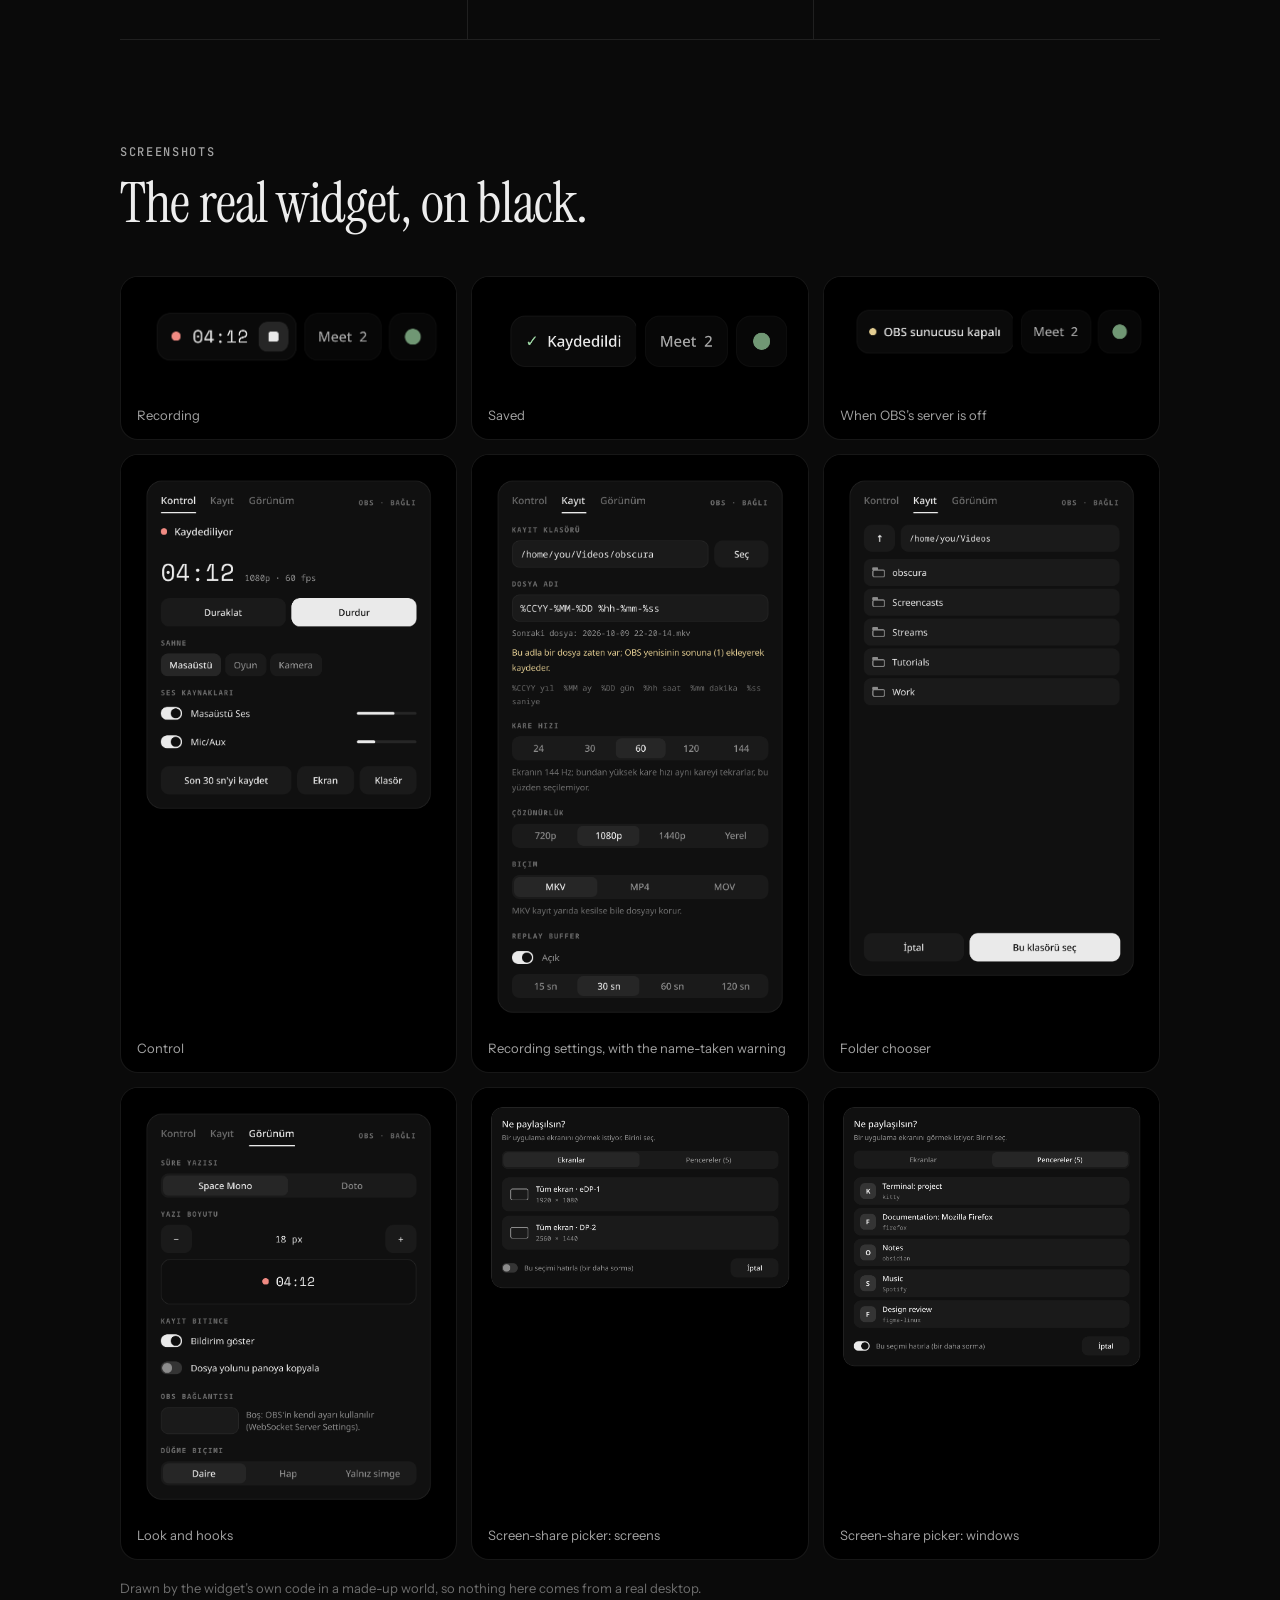
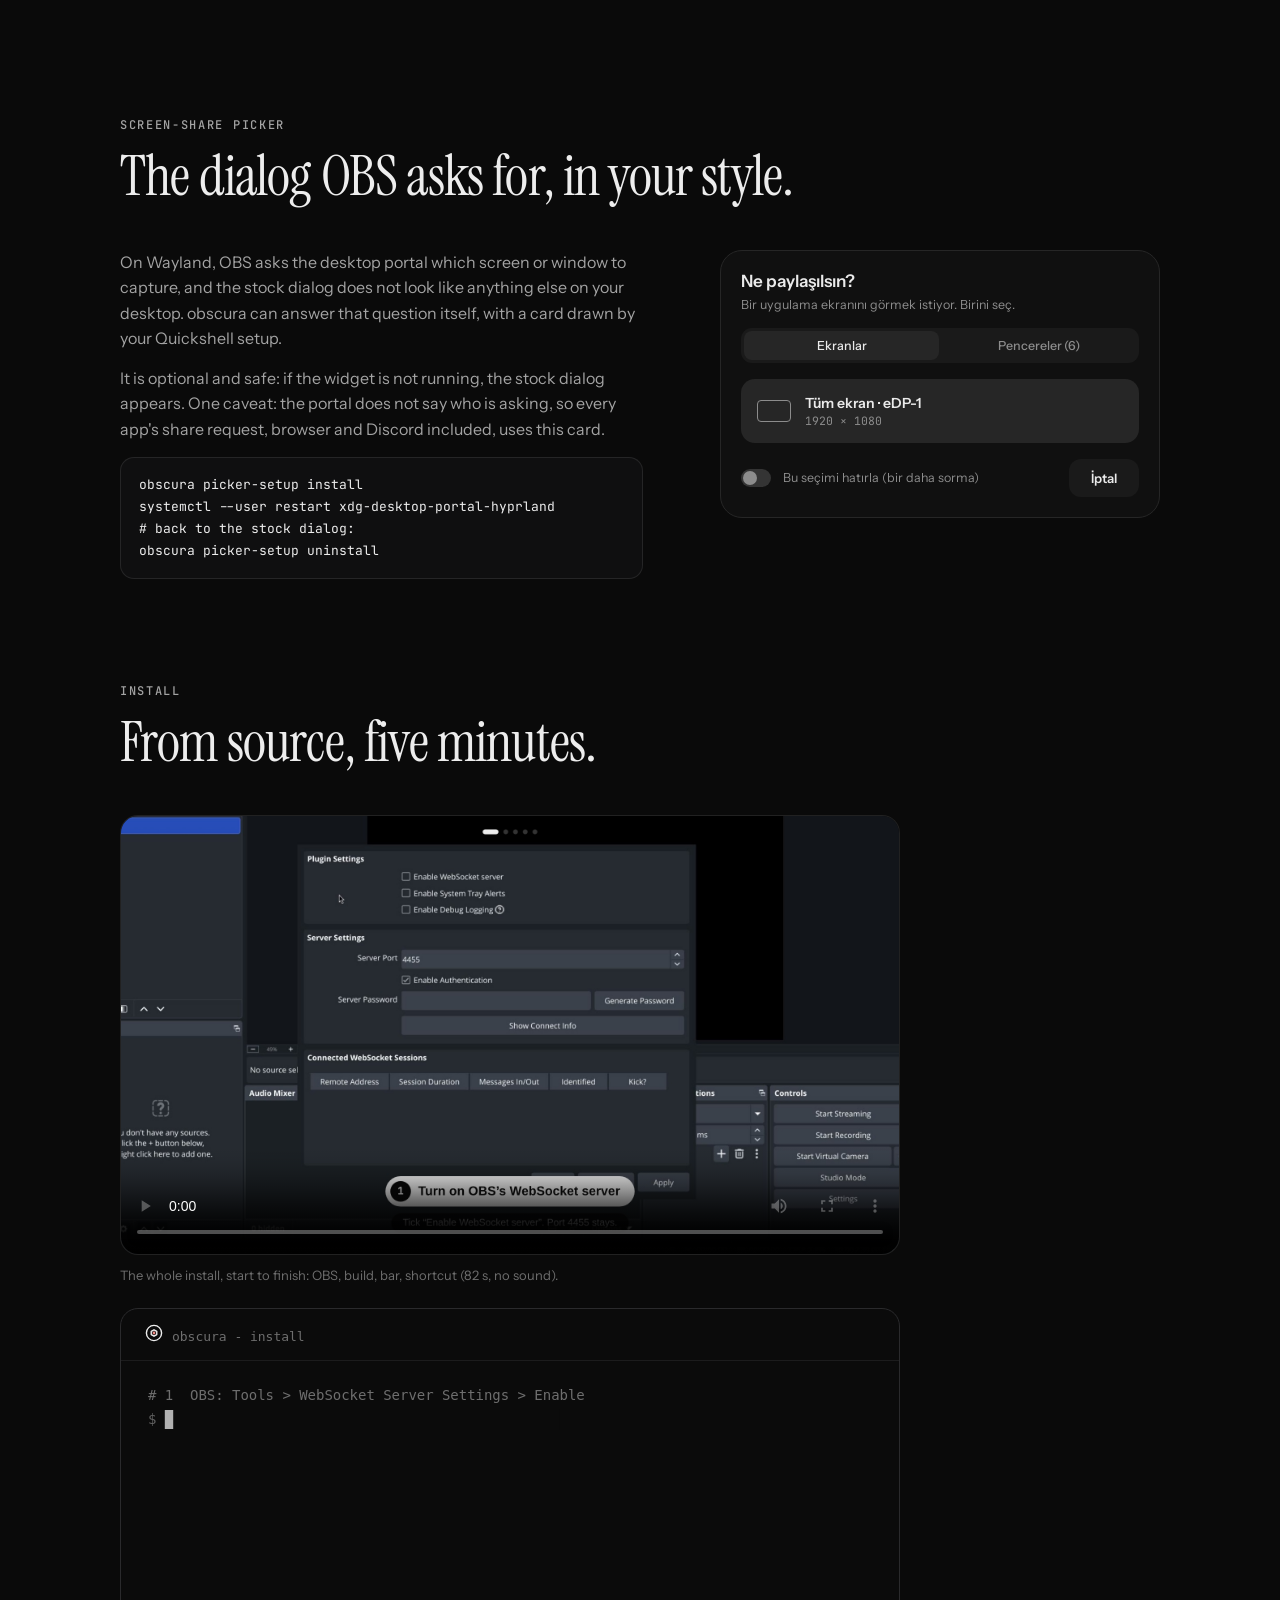
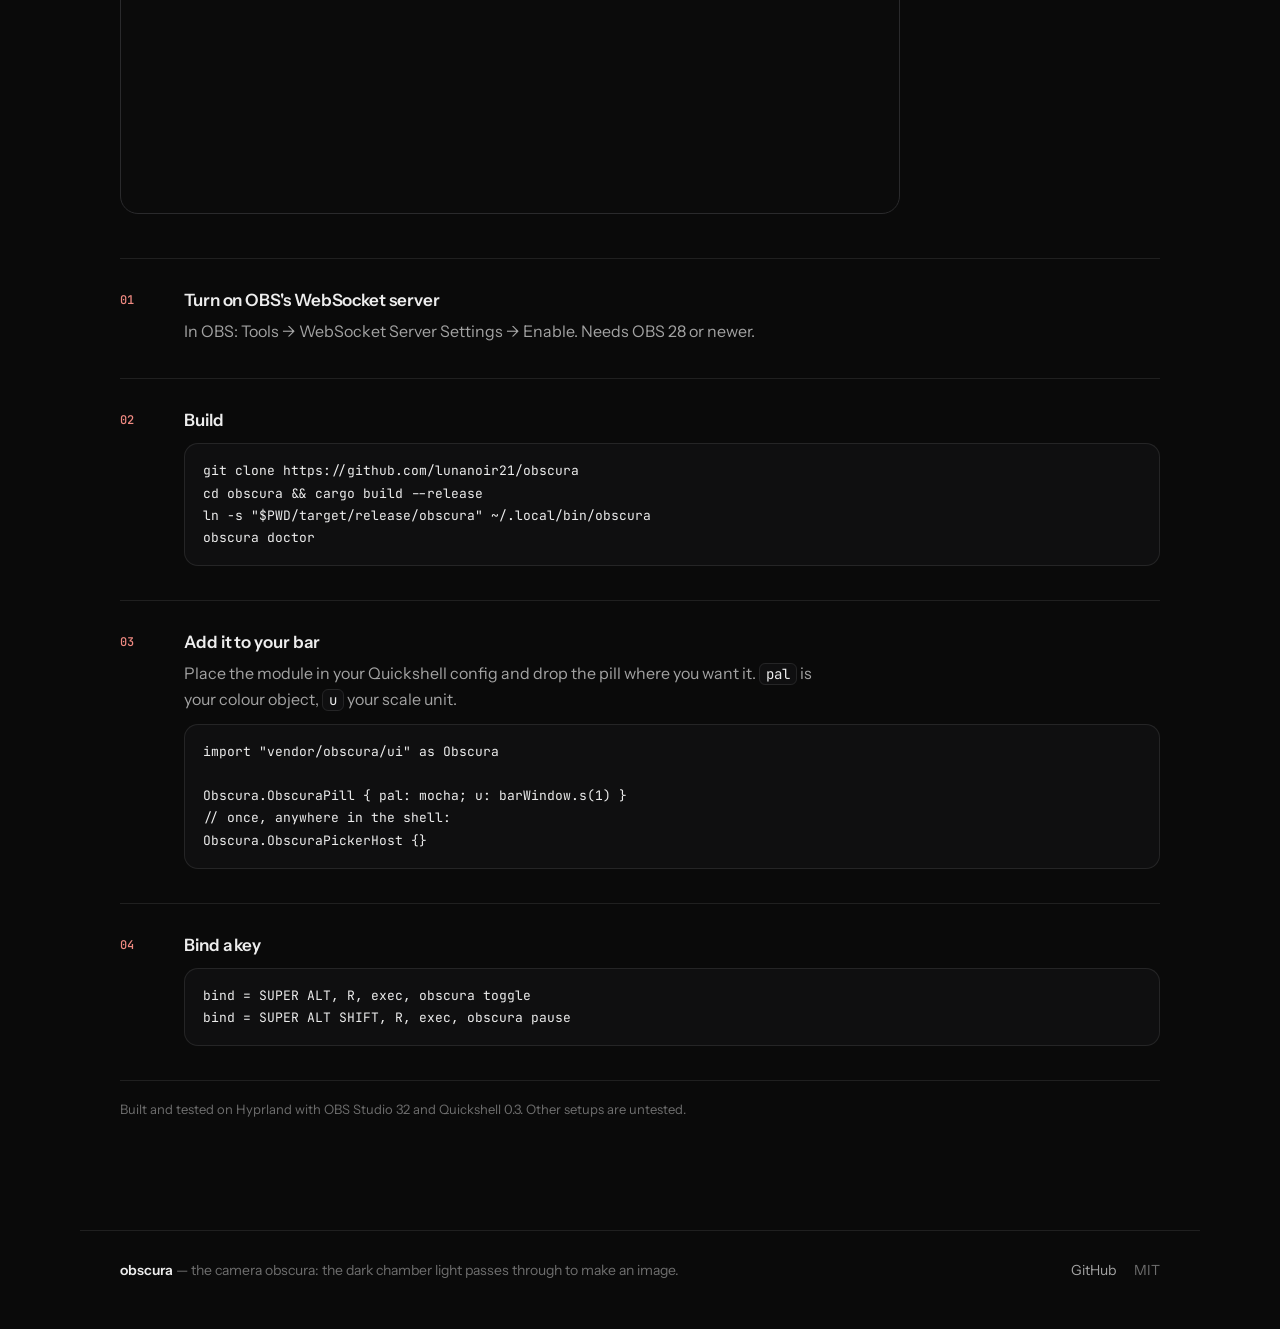
==== commit d31d86ac: "Ekran görüntülerinin açık tema sürümü shots.sh iki temayı da çiziyor (siyah ve beyaz zemin, açık pal" ====
--- a/docs/index.html
+++ b/docs/index.html
@@ -187,15 +187,15 @@
   <p class="label" data-i18n="shots.label">Screenshots</p>
   <h2 data-i18n="shots.h">The real widget, on black.</h2>
   <div class="gallery">
-    <figure><img src="screenshots/bar-recording.png" alt="The pill while recording" loading="lazy"><figcaption data-i18n="shots.c1">Recording</figcaption></figure>
-    <figure><img src="screenshots/bar-saved.png" alt="The pill after saving" loading="lazy"><figcaption data-i18n="shots.c2">Saved</figcaption></figure>
-    <figure><img src="screenshots/bar-server-off.png" alt="OBS server off" loading="lazy"><figcaption data-i18n="shots.c3">When OBS’s server is off</figcaption></figure>
-    <figure><img src="screenshots/panel-control.png" alt="Panel: control" loading="lazy"><figcaption data-i18n="shots.c4">Control</figcaption></figure>
-    <figure><img src="screenshots/panel-record.png" alt="Panel: recording" loading="lazy"><figcaption data-i18n="shots.c5">Recording settings, with the name-taken warning</figcaption></figure>
-    <figure><img src="screenshots/panel-folder.png" alt="Panel: folder chooser" loading="lazy"><figcaption data-i18n="shots.c6">Folder chooser</figcaption></figure>
-    <figure><img src="screenshots/panel-look.png" alt="Panel: look" loading="lazy"><figcaption data-i18n="shots.c7">Look and hooks</figcaption></figure>
-    <figure><img src="screenshots/picker-screens.png" alt="Picker: screens" loading="lazy"><figcaption data-i18n="shots.c8">Screen-share picker: screens</figcaption></figure>
-    <figure><img src="screenshots/picker-windows.png" alt="Picker: windows" loading="lazy"><figcaption data-i18n="shots.c9">Screen-share picker: windows</figcaption></figure>
+    <figure><img src="screenshots/bar-recording.png" data-light="screenshots/light/bar-recording.png" alt="The pill while recording" loading="lazy"><figcaption data-i18n="shots.c1">Recording</figcaption></figure>
+    <figure><img src="screenshots/bar-saved.png" data-light="screenshots/light/bar-saved.png" alt="The pill after saving" loading="lazy"><figcaption data-i18n="shots.c2">Saved</figcaption></figure>
+    <figure><img src="screenshots/bar-server-off.png" data-light="screenshots/light/bar-server-off.png" alt="OBS server off" loading="lazy"><figcaption data-i18n="shots.c3">When OBS’s server is off</figcaption></figure>
+    <figure><img src="screenshots/panel-control.png" data-light="screenshots/light/panel-control.png" alt="Panel: control" loading="lazy"><figcaption data-i18n="shots.c4">Control</figcaption></figure>
+    <figure><img src="screenshots/panel-record.png" data-light="screenshots/light/panel-record.png" alt="Panel: recording" loading="lazy"><figcaption data-i18n="shots.c5">Recording settings, with the name-taken warning</figcaption></figure>
+    <figure><img src="screenshots/panel-folder.png" data-light="screenshots/light/panel-folder.png" alt="Panel: folder chooser" loading="lazy"><figcaption data-i18n="shots.c6">Folder chooser</figcaption></figure>
+    <figure><img src="screenshots/panel-look.png" data-light="screenshots/light/panel-look.png" alt="Panel: look" loading="lazy"><figcaption data-i18n="shots.c7">Look and hooks</figcaption></figure>
+    <figure><img src="screenshots/picker-screens.png" data-light="screenshots/light/picker-screens.png" alt="Picker: screens" loading="lazy"><figcaption data-i18n="shots.c8">Screen-share picker: screens</figcaption></figure>
+    <figure><img src="screenshots/picker-windows.png" data-light="screenshots/light/picker-windows.png" alt="Picker: windows" loading="lazy"><figcaption data-i18n="shots.c9">Screen-share picker: windows</figcaption></figure>
   </div>
   <p class="note" data-i18n="shots.note">Drawn by the widget’s own code in a made-up world, so nothing here comes from a real desktop.</p>
 </section>
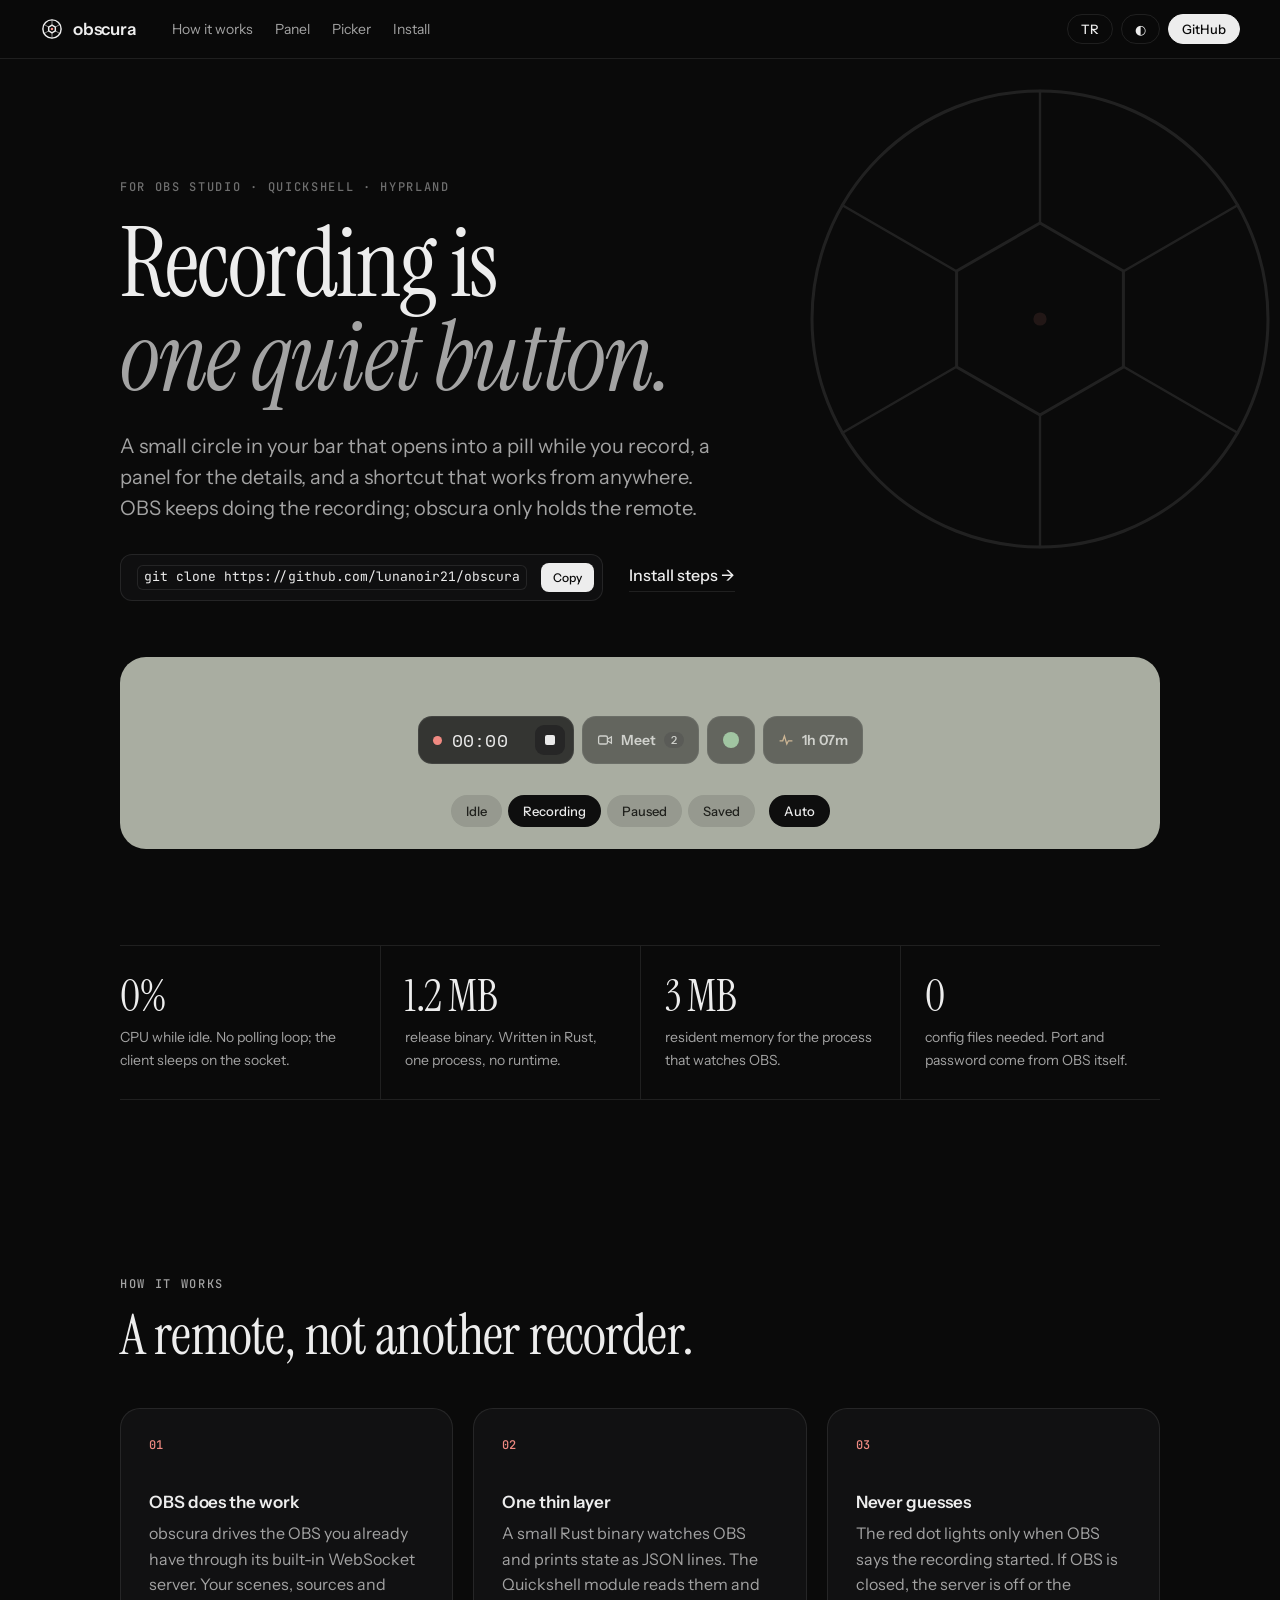
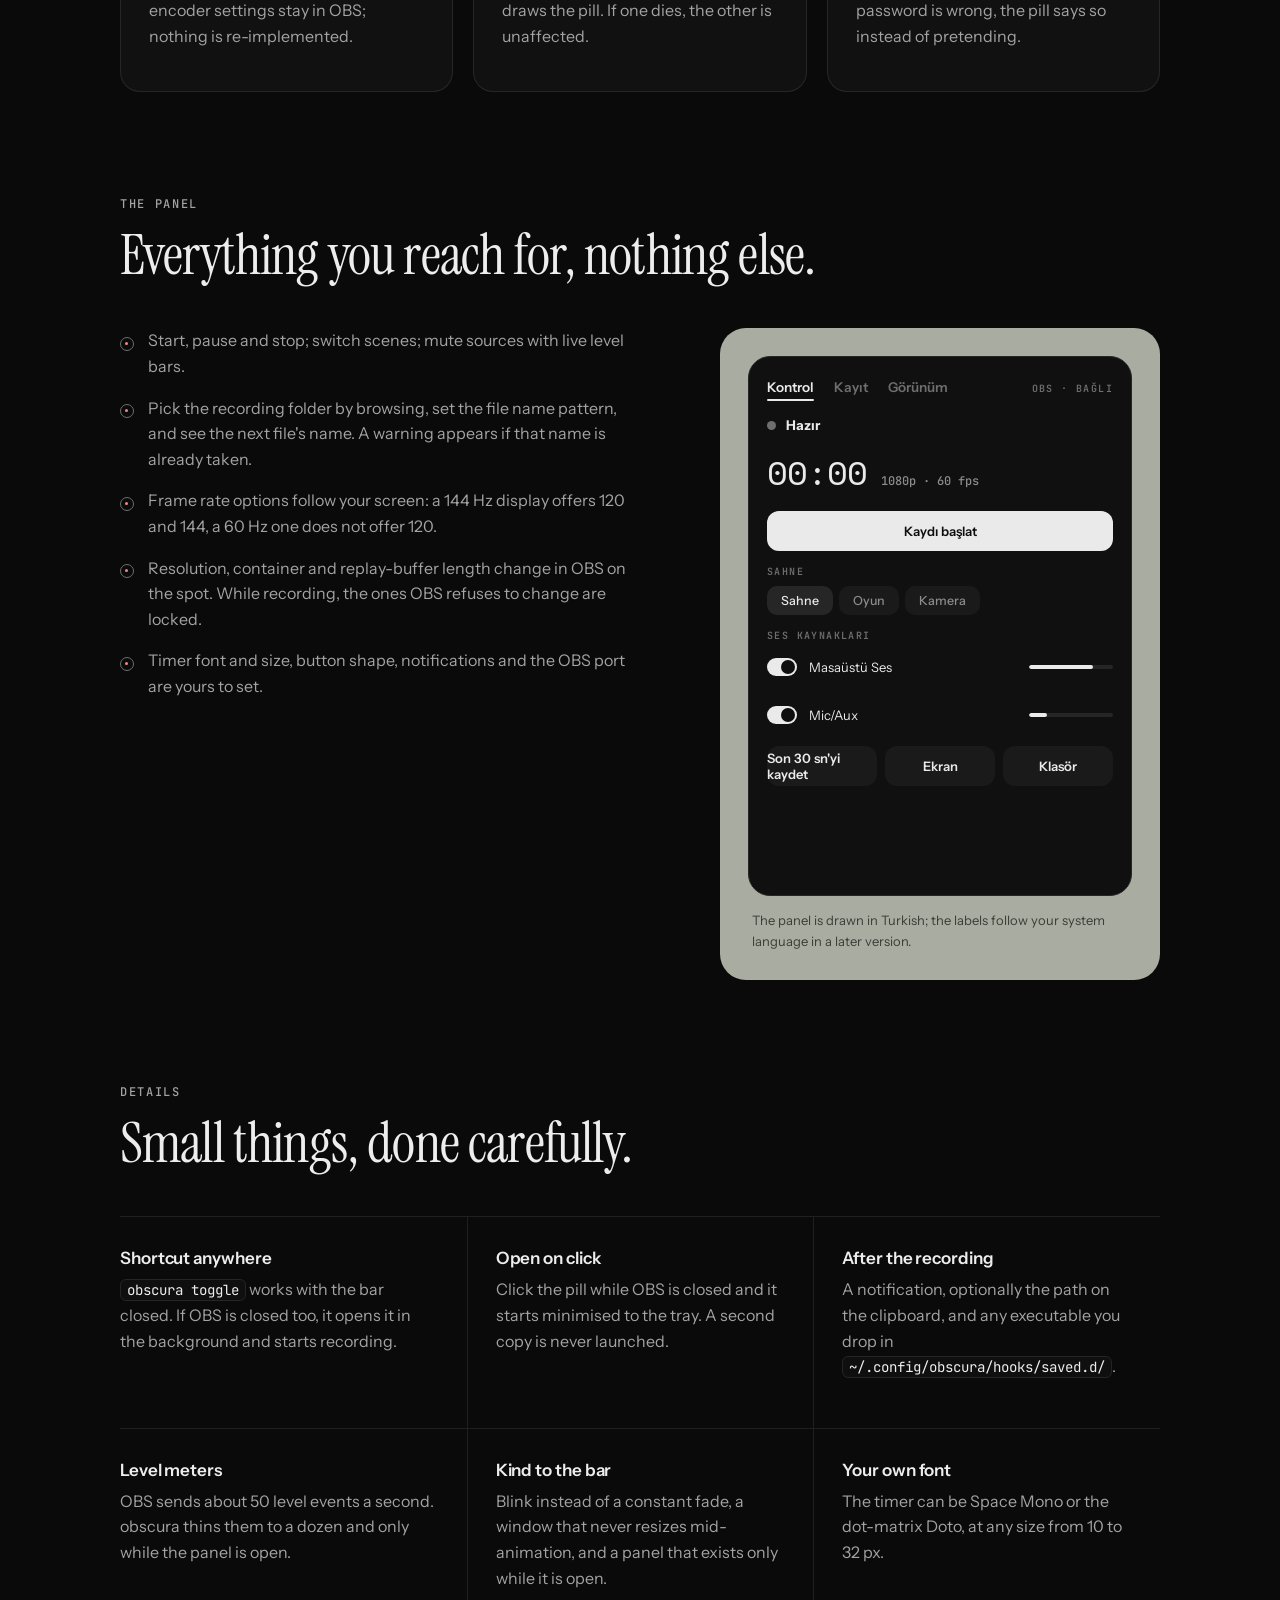
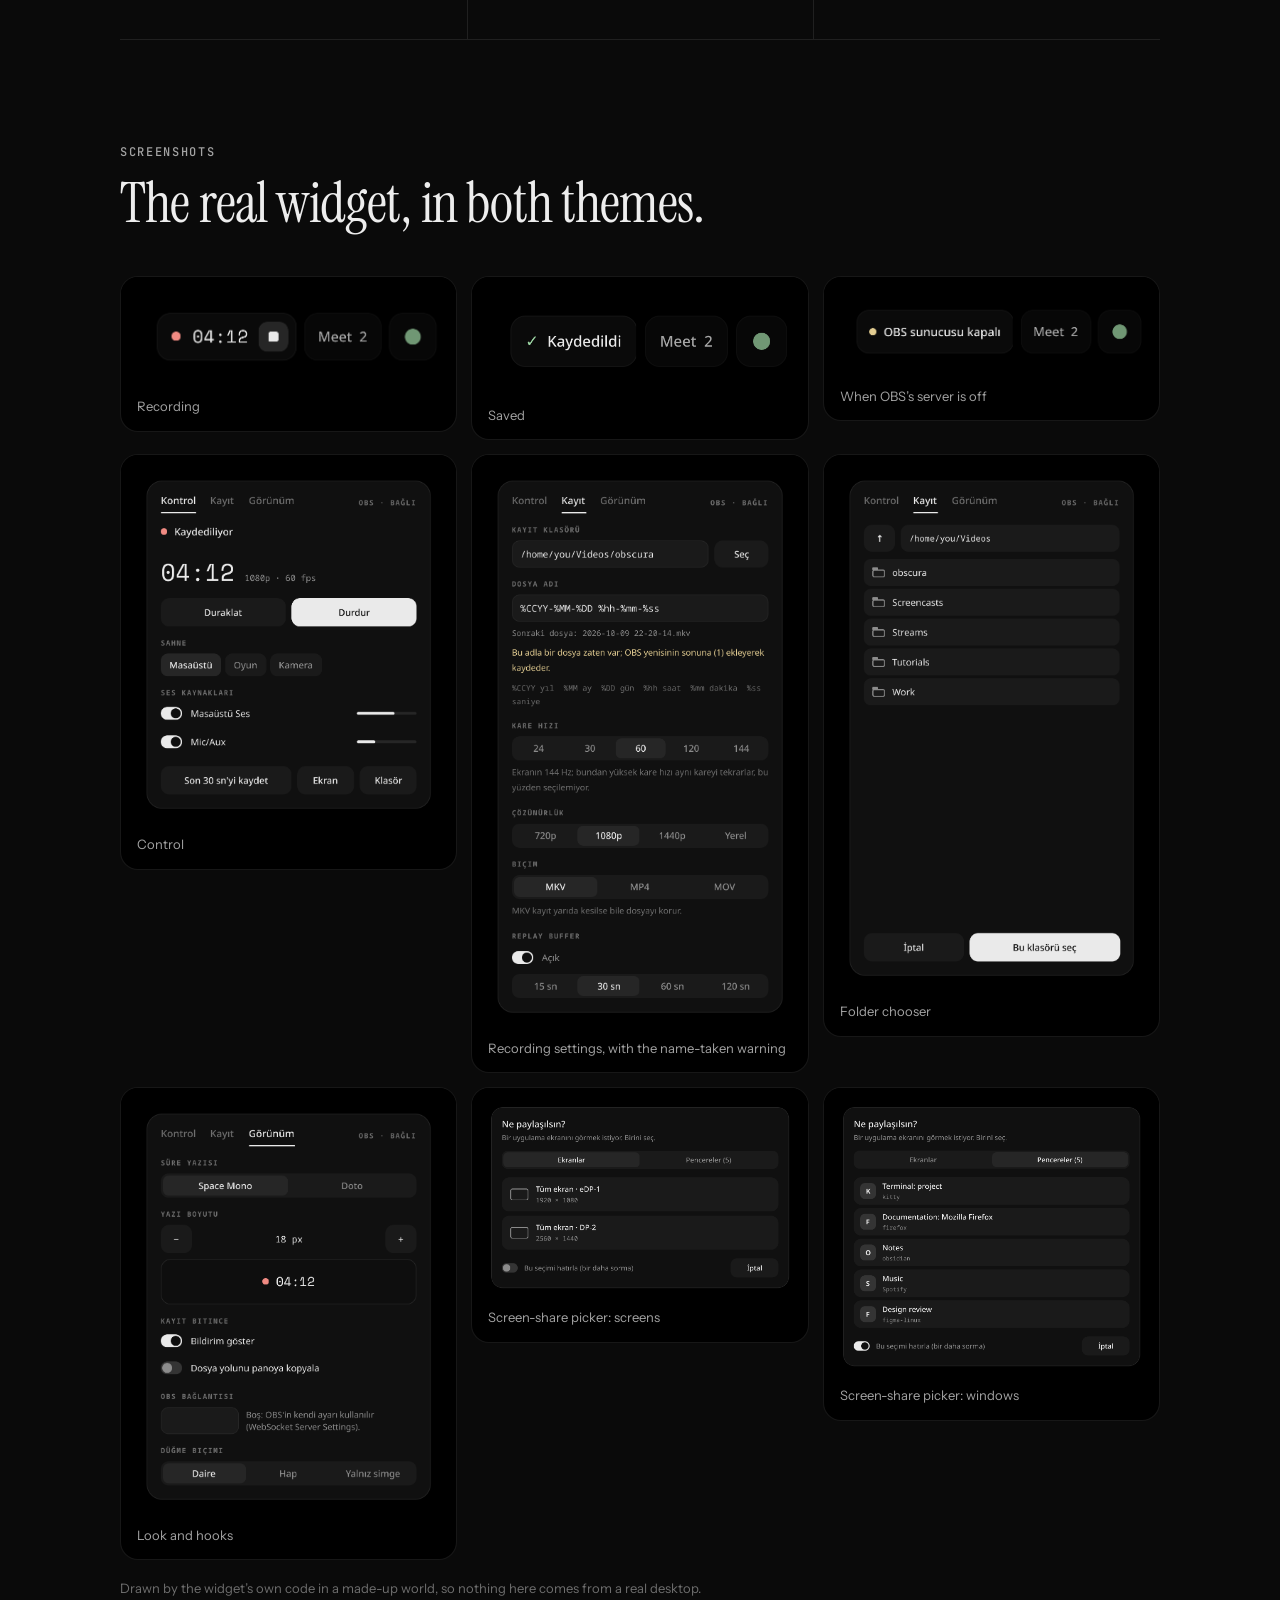
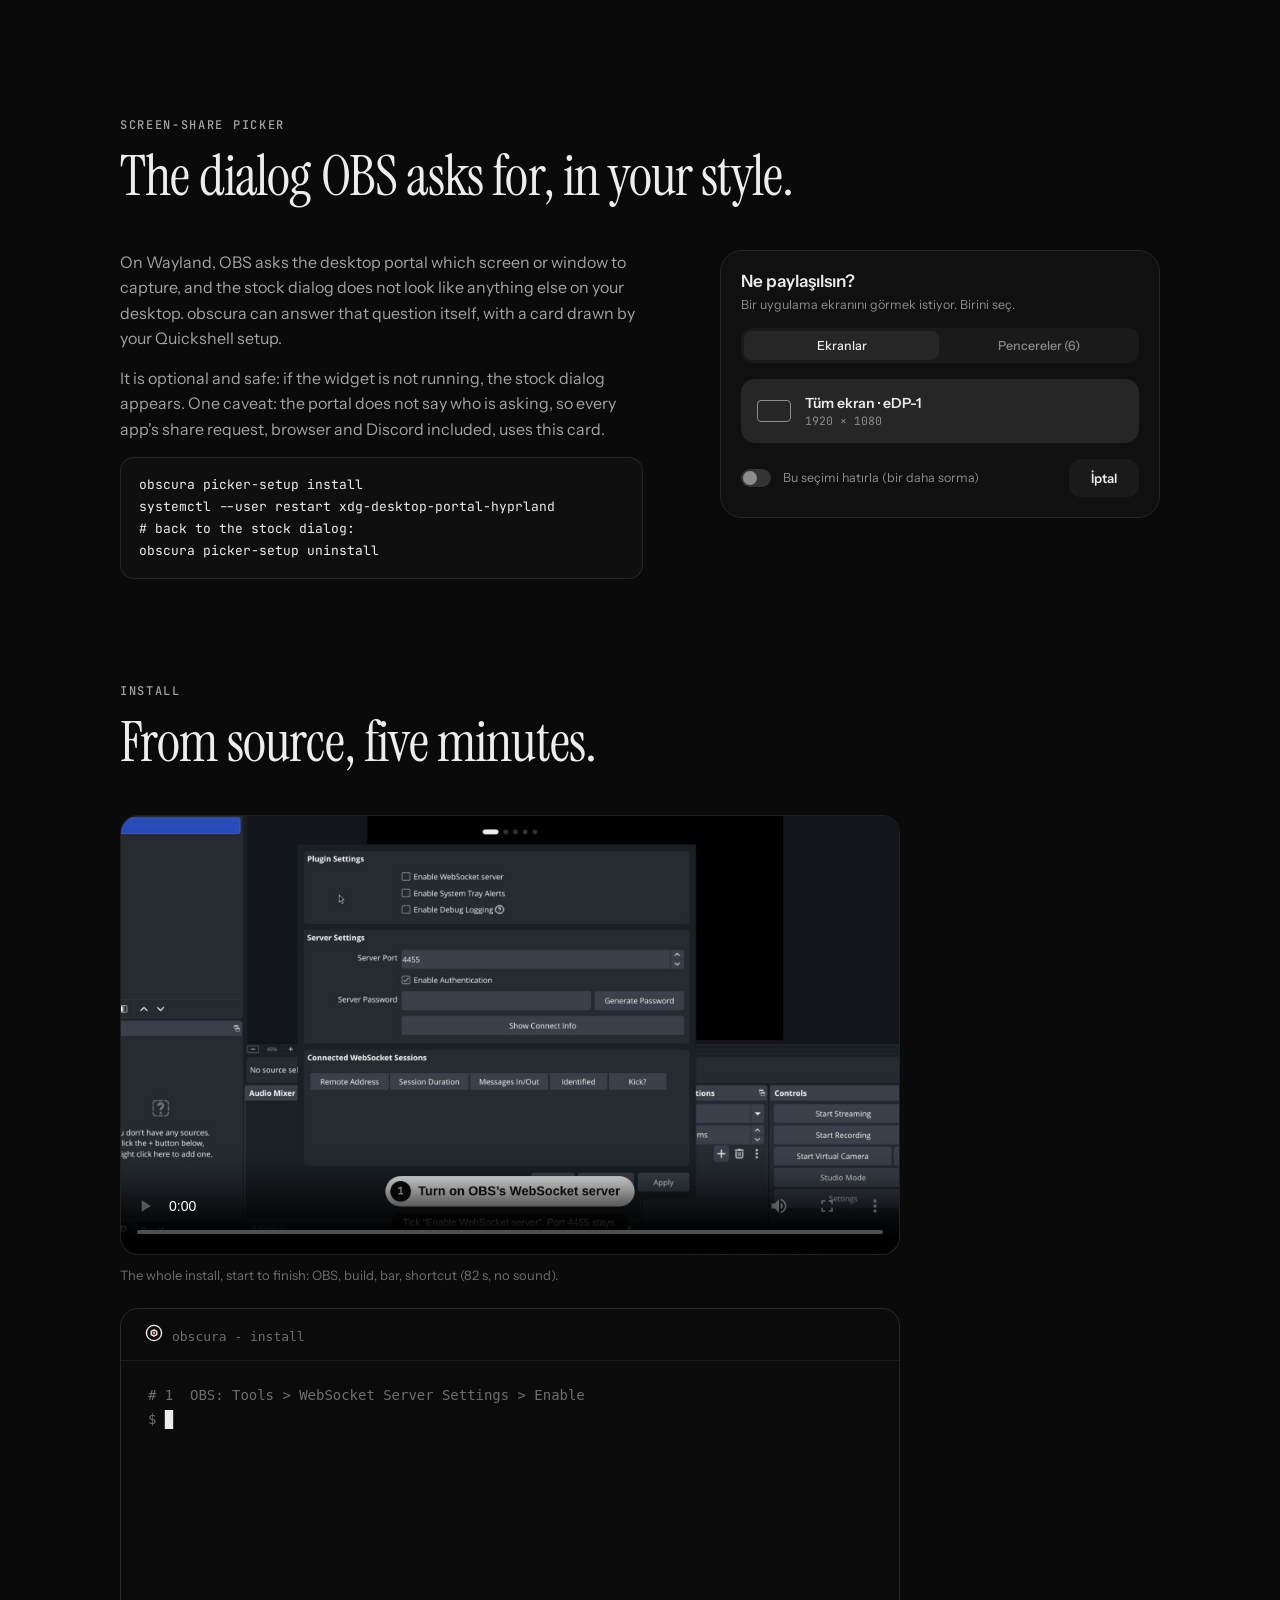
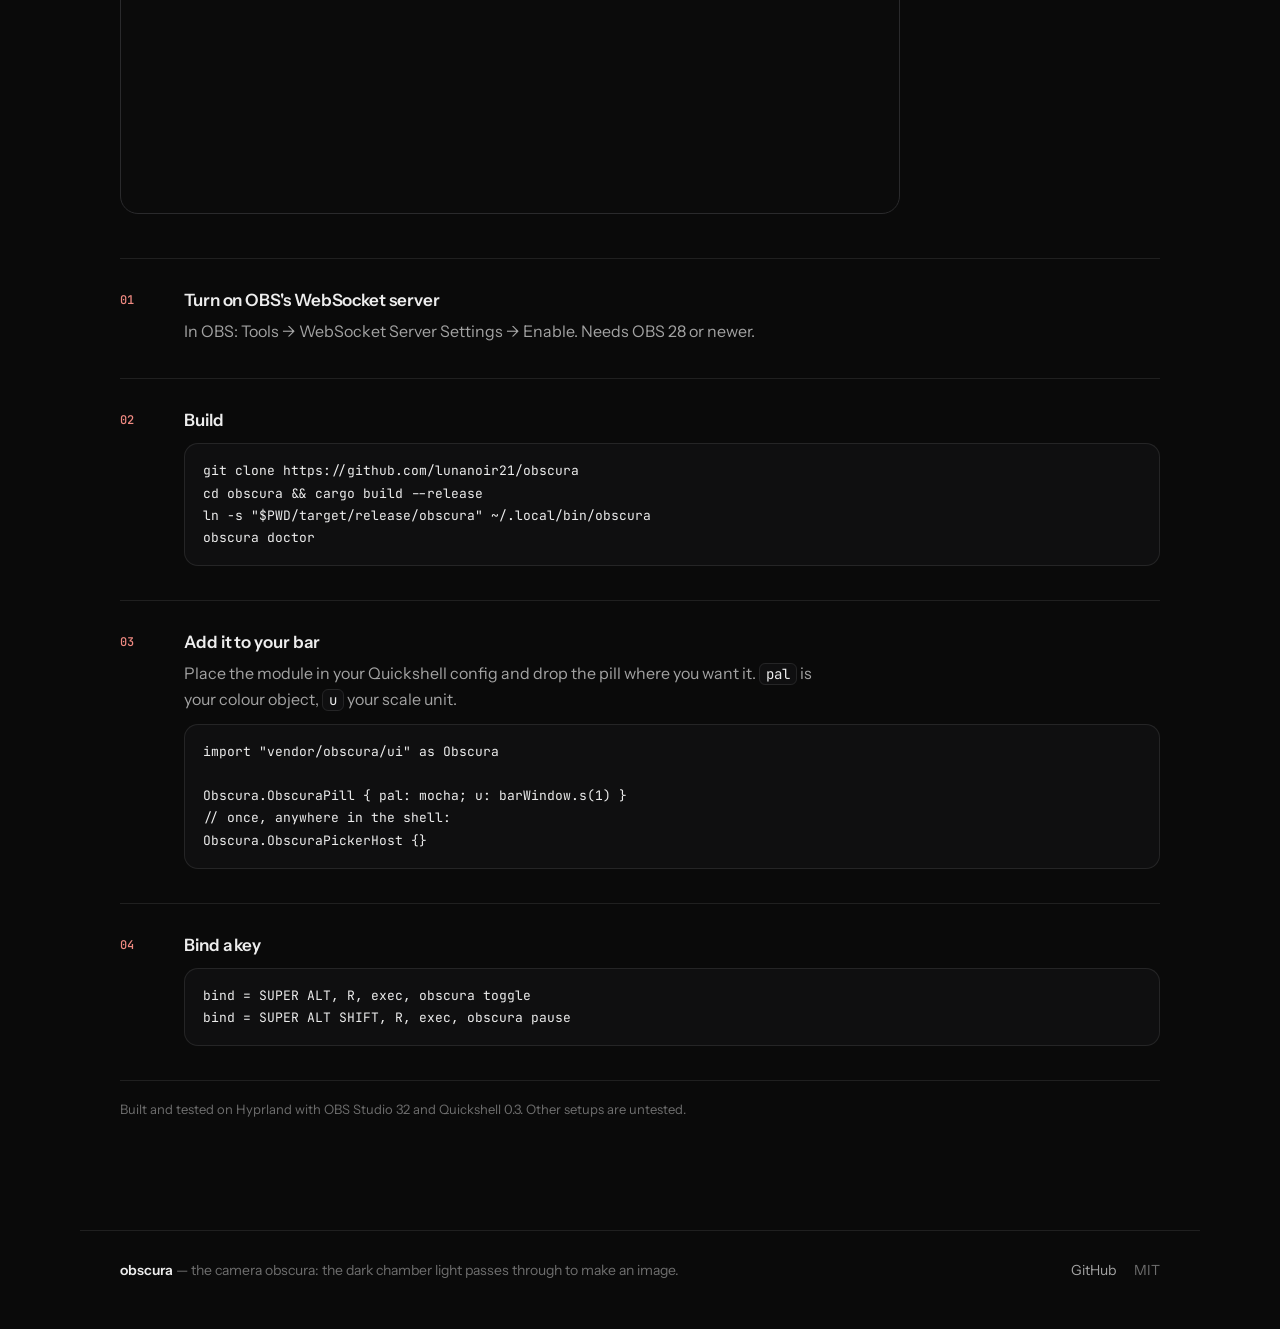
==== commit b30fa3b3: "Galeri: açık temada figür zemini temaya uyar" ====
--- a/docs/index.html
+++ b/docs/index.html
@@ -185,7 +185,7 @@
 <!-- ───────── screenshots ───────── -->
 <section id="shots" class="sec">
   <p class="label" data-i18n="shots.label">Screenshots</p>
-  <h2 data-i18n="shots.h">The real widget, on black.</h2>
+  <h2 data-i18n="shots.h">The real widget, in both themes.</h2>
   <div class="gallery">
     <figure><img src="screenshots/bar-recording.png" data-light="screenshots/light/bar-recording.png" alt="The pill while recording" loading="lazy"><figcaption data-i18n="shots.c1">Recording</figcaption></figure>
     <figure><img src="screenshots/bar-saved.png" data-light="screenshots/light/bar-saved.png" alt="The pill after saving" loading="lazy"><figcaption data-i18n="shots.c2">Saved</figcaption></figure>
--- a/docs/site.css
+++ b/docs/site.css
@@ -10,6 +10,7 @@
   --ok: #9dd6a4;
   --warn: #e3cd92;
   --stage: #a9ada1;
+  --shot-bg: #000000;
 
   /* the widget's own colours, same in both themes */
   --w-base: #0e0e0e;
@@ -36,6 +37,7 @@
   --ink-3: #8a8a8f;
   --rule: rgba(0, 0, 0, 0.1);
   --code: #ebeae5;
+  --shot-bg: #ffffff;
   --accent: #d4574c;
   color-scheme: light;
 }
@@ -246,10 +248,10 @@
 .pick-copy p { color: var(--ink-2); max-width: 520px; }
 
 /* gallery */
-.gallery { display: grid; grid-template-columns: repeat(3, minmax(0, 1fr)); gap: 14px; }
-.gallery figure { margin: 0; background: #000; border: 1px solid var(--rule); border-radius: 18px; overflow: hidden; display: flex; flex-direction: column; }
+.gallery { display: grid; grid-template-columns: repeat(3, minmax(0, 1fr)); gap: 14px; align-items: start; }
+.gallery figure { margin: 0; background: var(--shot-bg); border: 1px solid var(--rule); border-radius: 18px; overflow: hidden; display: flex; flex-direction: column; }
 .gallery img { display: block; width: 100%; height: auto; }
-.gallery figcaption { font-size: 13px; color: #a3a3a3; padding: 0 16px 14px; margin-top: auto; }
+.gallery figcaption { font-size: 13px; color: var(--ink-2); padding: 0 16px 14px; margin-top: auto; }
 @media (max-width: 900px) { .gallery { grid-template-columns: repeat(2, minmax(0, 1fr)); } }
 @media (max-width: 560px) { .gallery { grid-template-columns: 1fr; } }
 
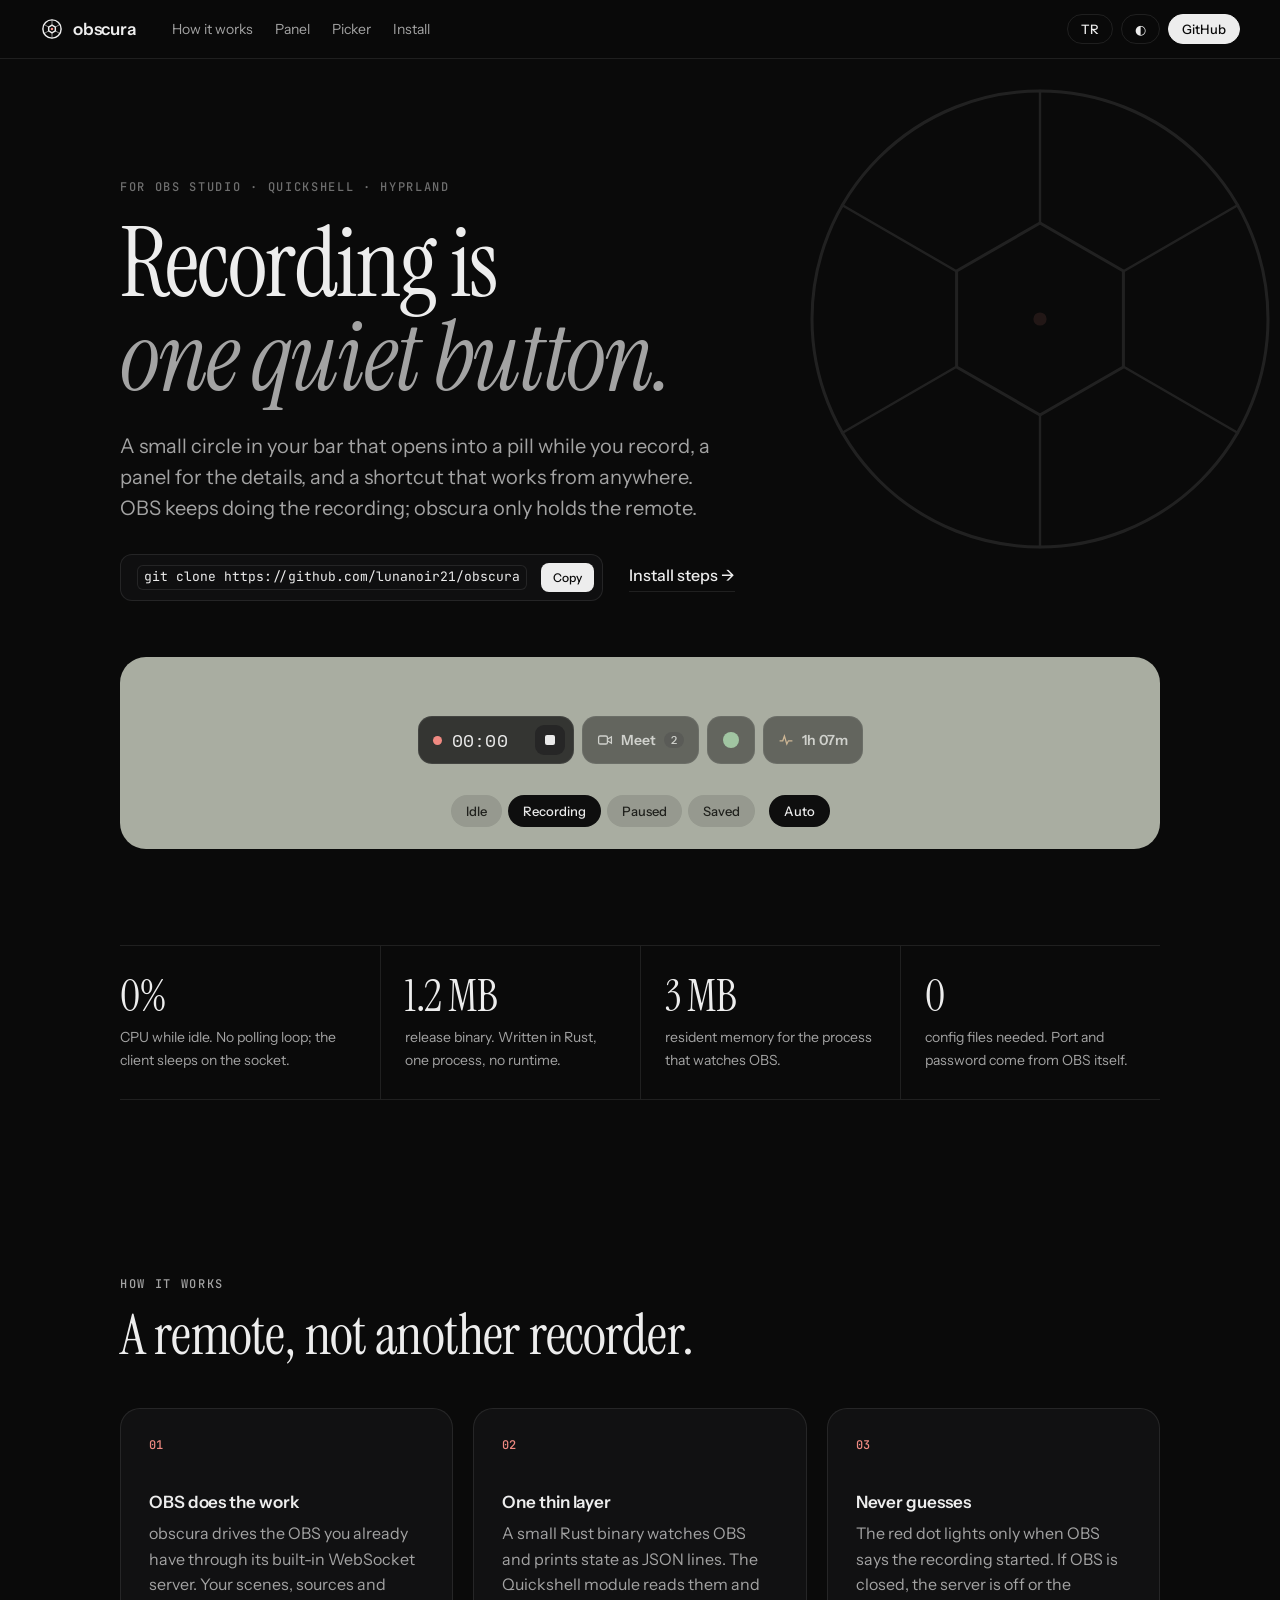
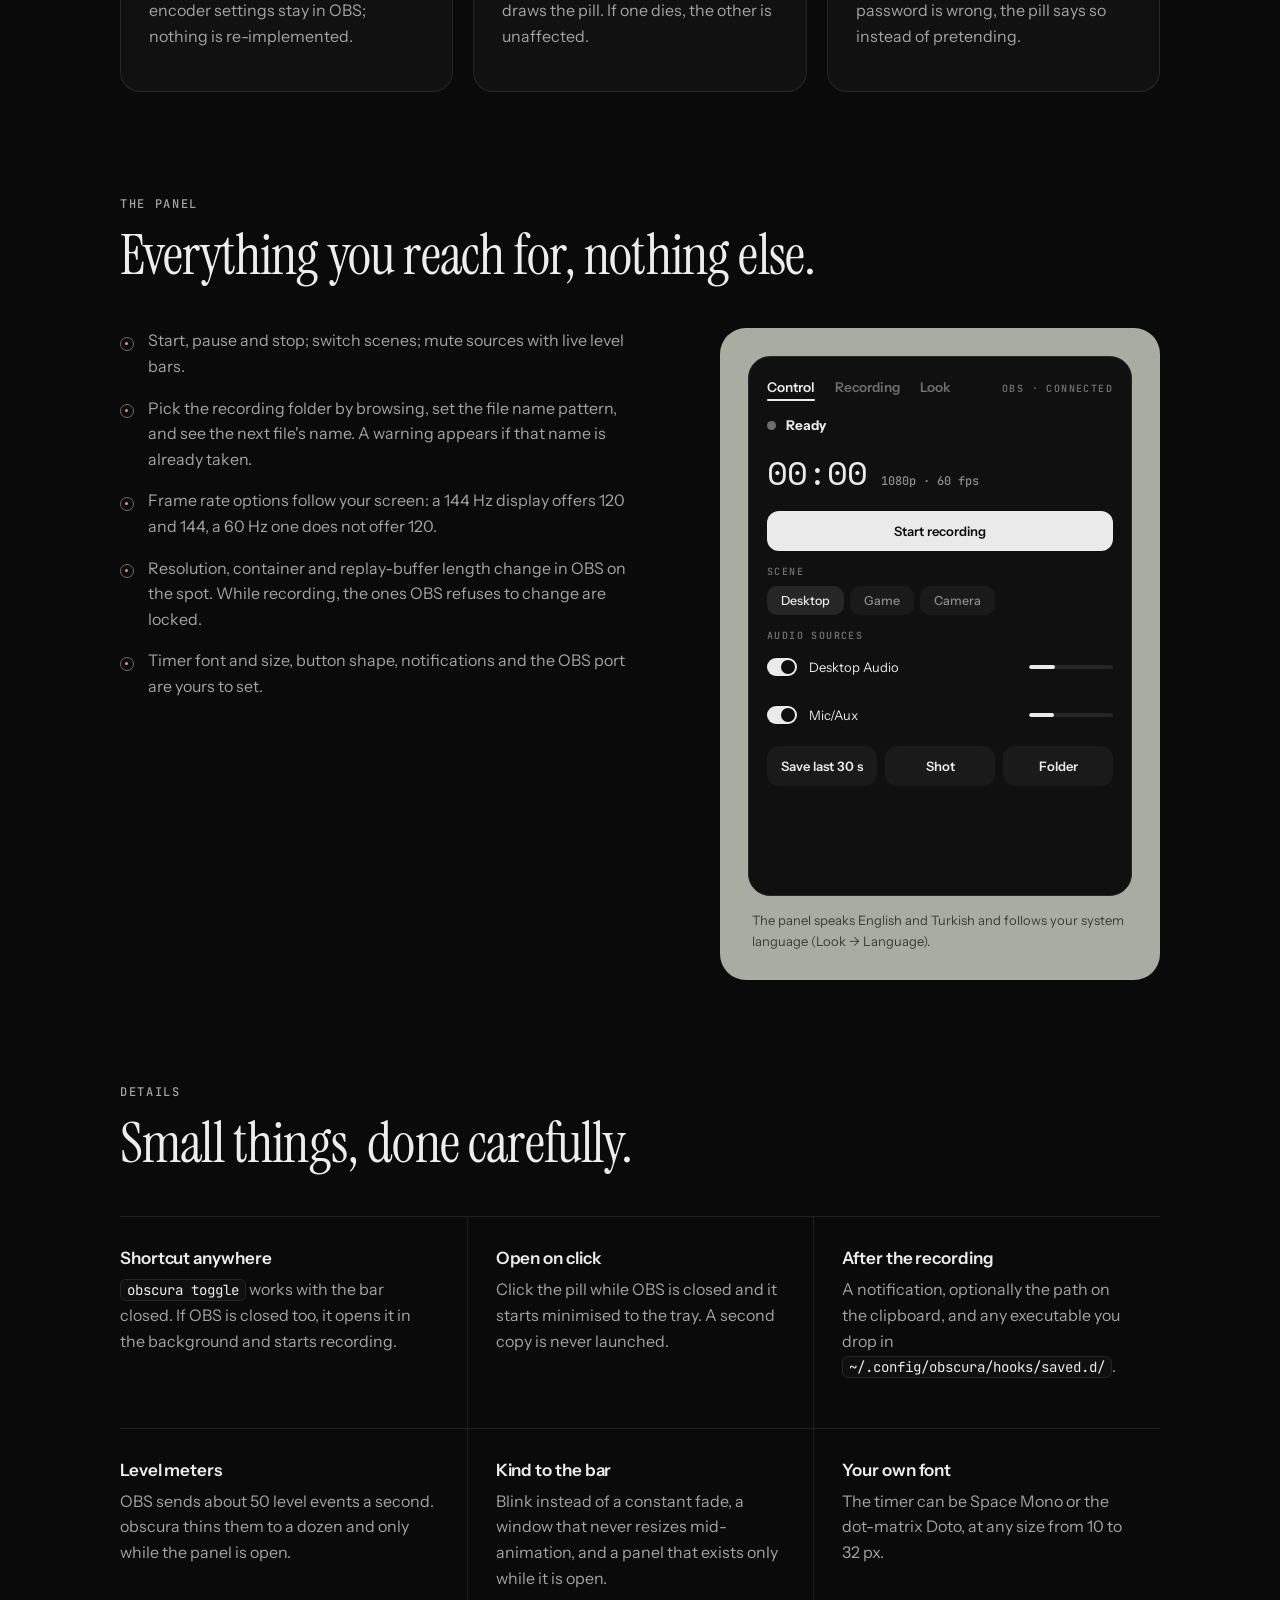
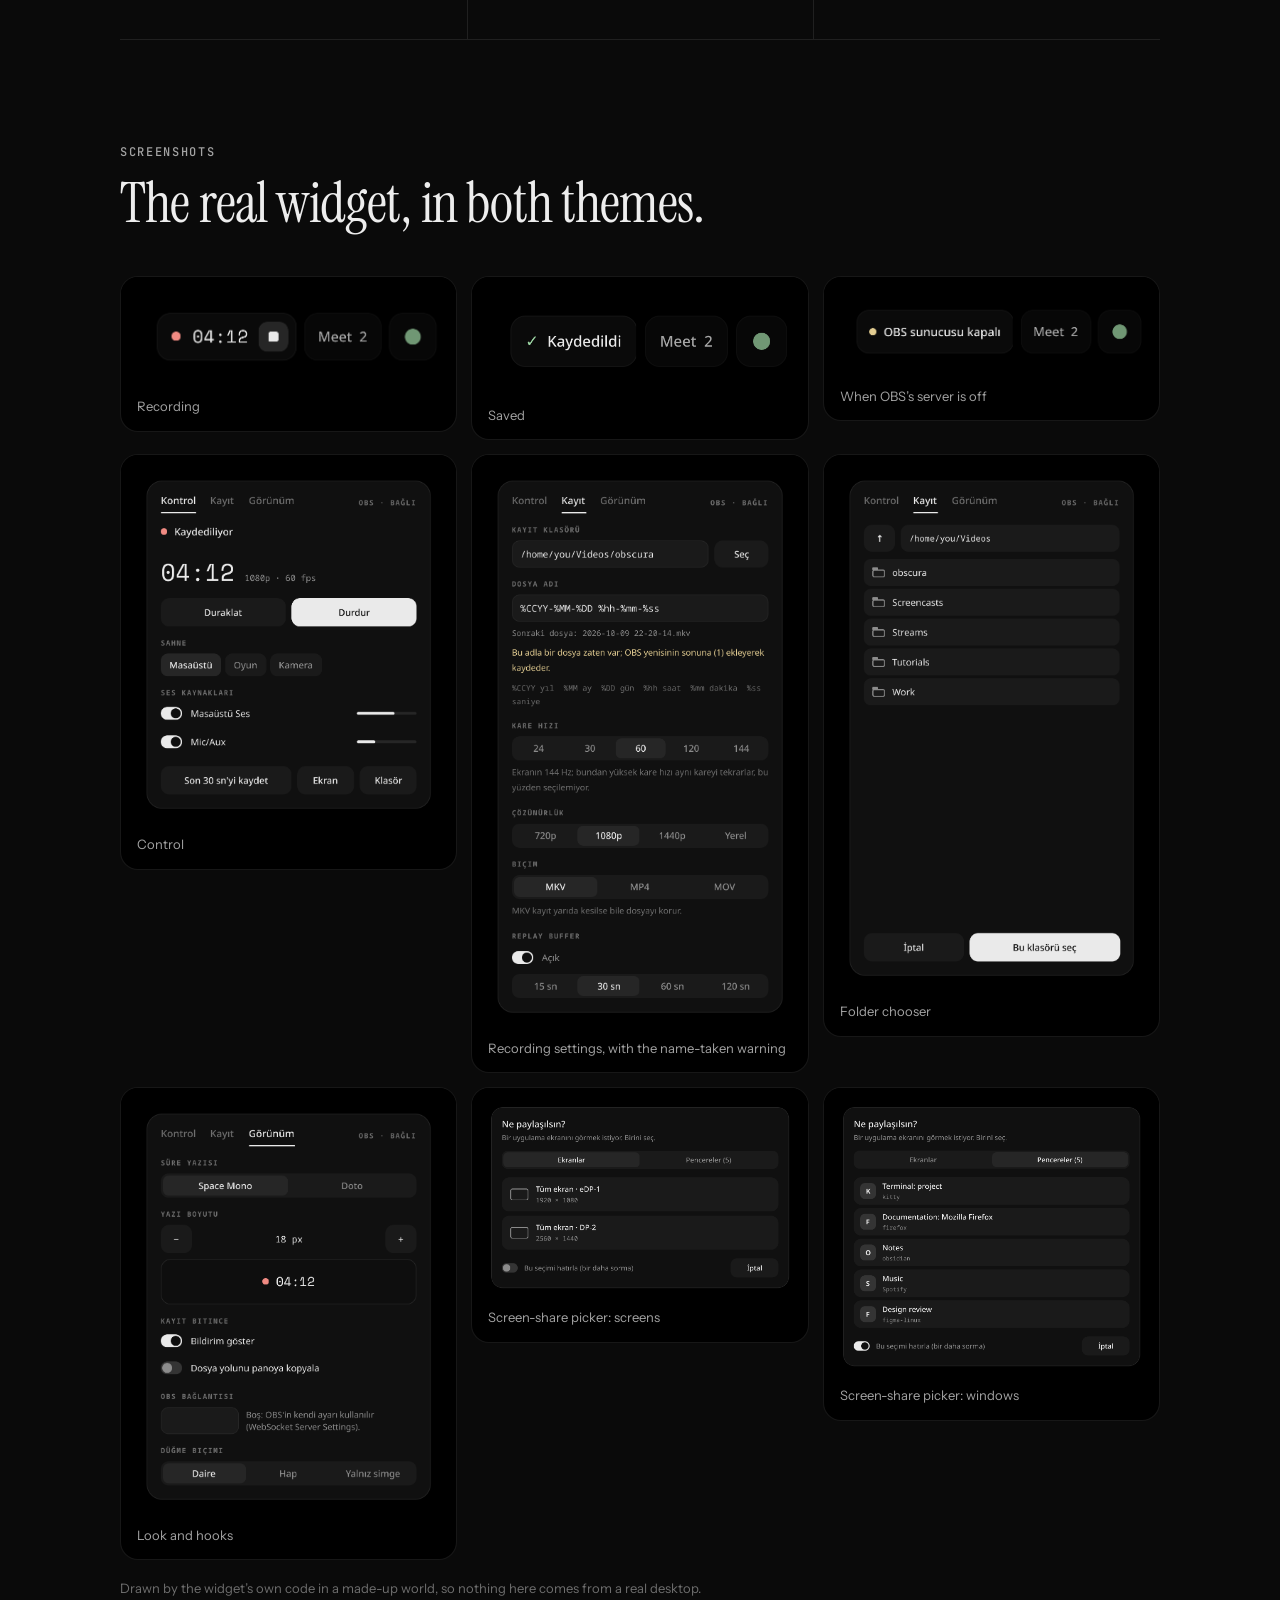
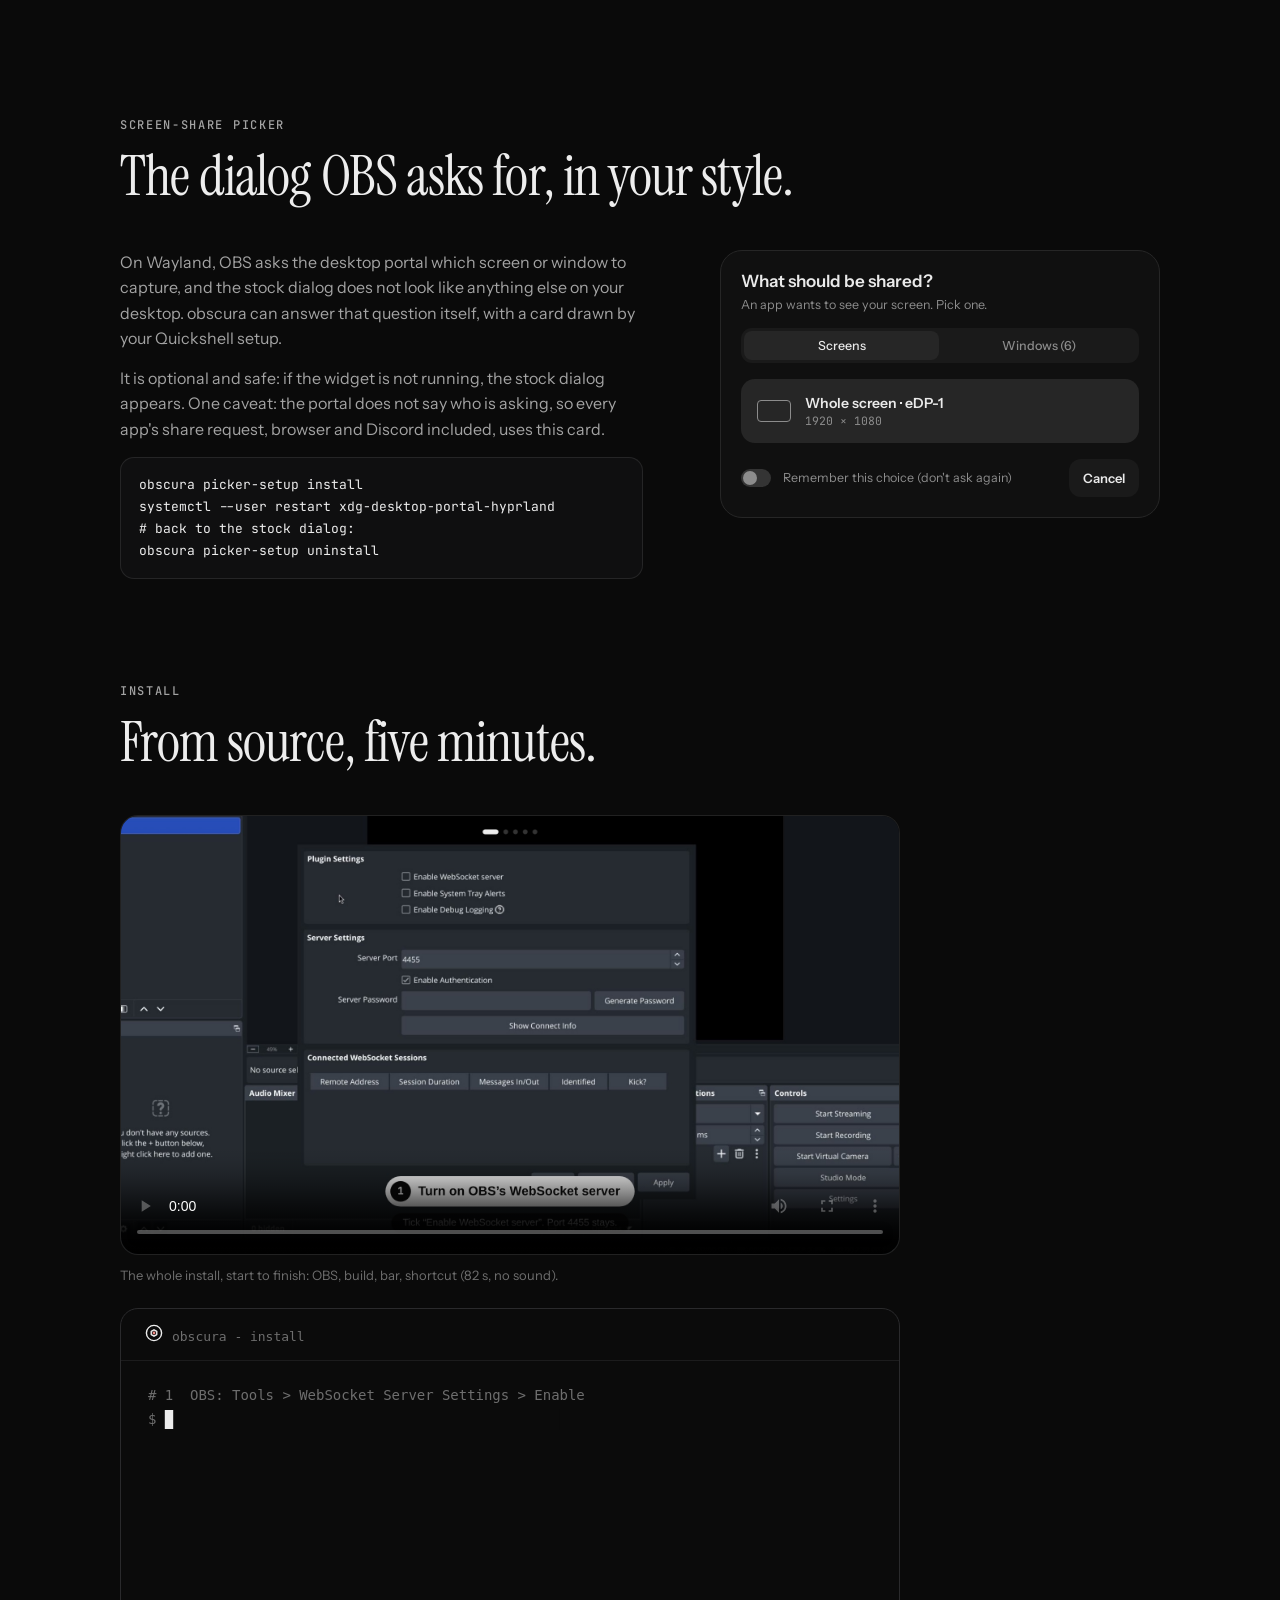
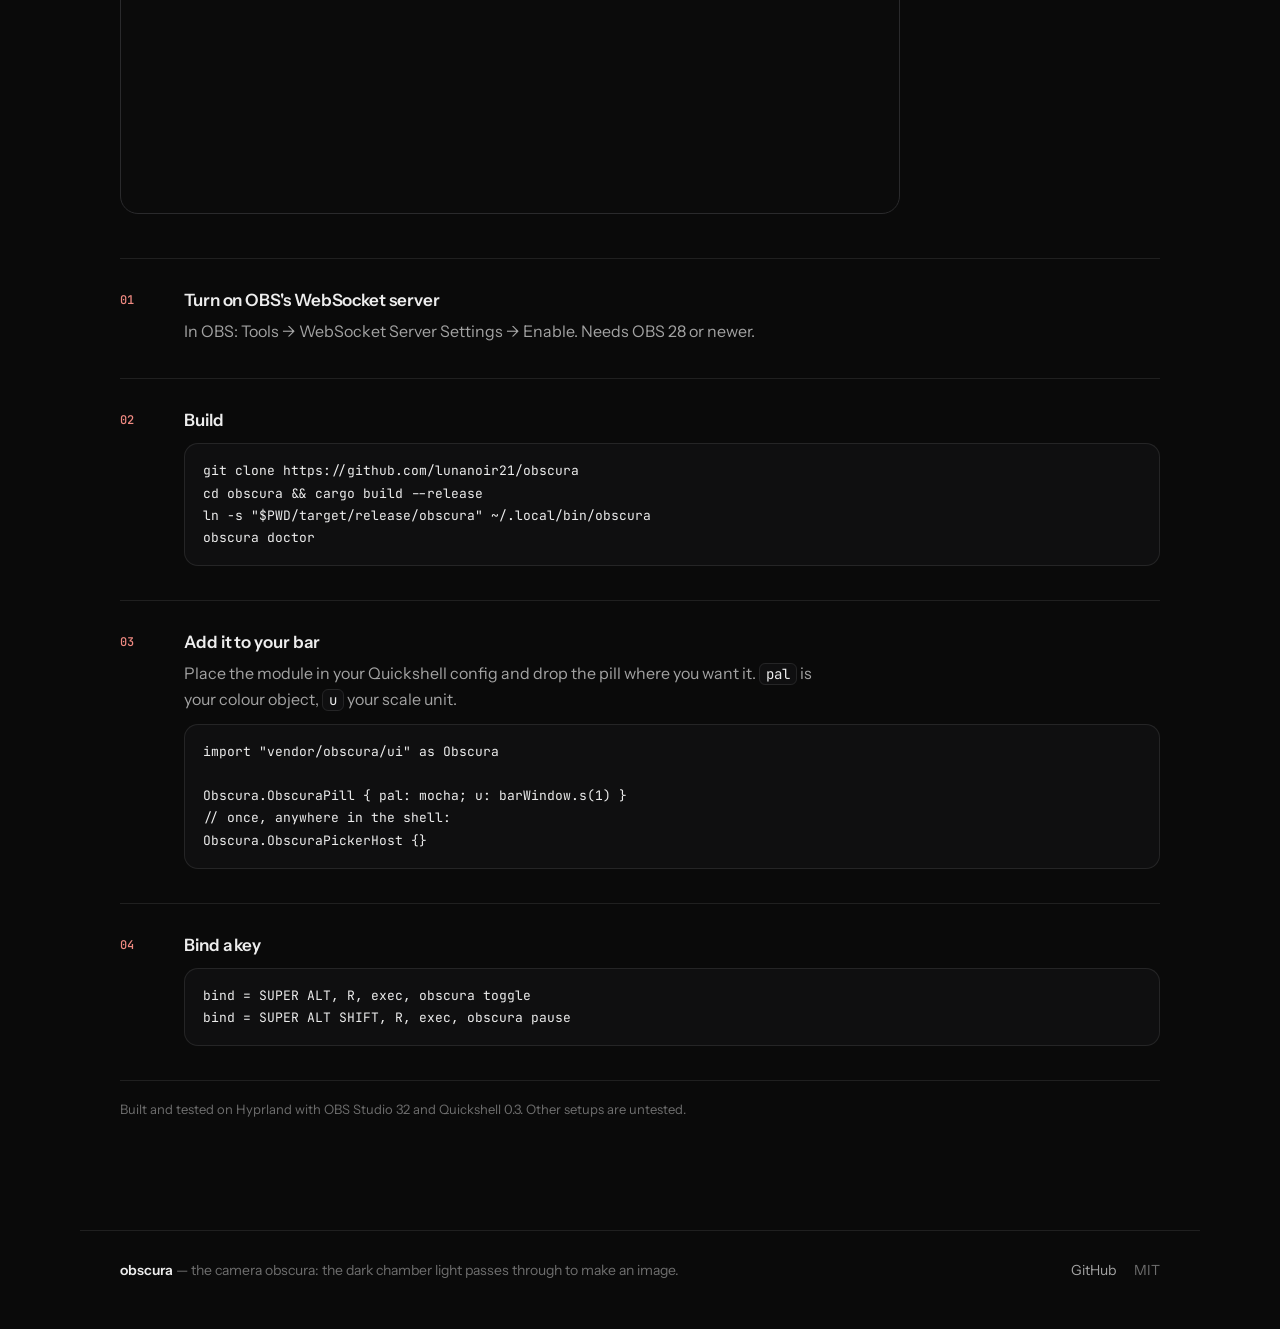
==== commit 9d9291cd: "README ve site: dil desteği, Türkçe/İngilizce galeri ve panel maketi README.tr.md Türkçe görüntülere" ====
--- a/docs/index.html
+++ b/docs/index.html
@@ -118,9 +118,9 @@
     <div class="panel-stage">
       <div class="opanel" id="opanel">
         <div class="tabs" role="tablist">
-          <button role="tab" class="on" data-tab="0" data-i18n="tab.control">Kontrol</button>
-          <button role="tab" data-tab="1" data-i18n="tab.record">Kayıt</button>
-          <button role="tab" data-tab="2" data-i18n="tab.look">Görünüm</button>
+          <button role="tab" class="on" data-tab="0" data-i18n="tab.control">Control</button>
+          <button role="tab" data-tab="1" data-i18n="tab.record">Recording</button>
+          <button role="tab" data-tab="2" data-i18n="tab.look">Look</button>
           <span class="conn">OBS · bağlı</span>
         </div>
 
@@ -163,7 +163,7 @@
           <div class="seg"><span class="on">Daire</span><span>Hap</span><span>Yalnız simge</span></div>
         </div>
       </div>
-      <p class="note" data-i18n="panel.note">The panel is drawn in Turkish; the labels follow your system language in a later version.</p>
+      <p class="note" data-i18n="panel.note">The panel speaks English and Turkish and follows your system language (Look → Language).</p>
     </div>
   </div>
 </section>
@@ -187,15 +187,15 @@
   <p class="label" data-i18n="shots.label">Screenshots</p>
   <h2 data-i18n="shots.h">The real widget, in both themes.</h2>
   <div class="gallery">
-    <figure><img src="screenshots/bar-recording.png" data-light="screenshots/light/bar-recording.png" alt="The pill while recording" loading="lazy"><figcaption data-i18n="shots.c1">Recording</figcaption></figure>
-    <figure><img src="screenshots/bar-saved.png" data-light="screenshots/light/bar-saved.png" alt="The pill after saving" loading="lazy"><figcaption data-i18n="shots.c2">Saved</figcaption></figure>
-    <figure><img src="screenshots/bar-server-off.png" data-light="screenshots/light/bar-server-off.png" alt="OBS server off" loading="lazy"><figcaption data-i18n="shots.c3">When OBS’s server is off</figcaption></figure>
-    <figure><img src="screenshots/panel-control.png" data-light="screenshots/light/panel-control.png" alt="Panel: control" loading="lazy"><figcaption data-i18n="shots.c4">Control</figcaption></figure>
-    <figure><img src="screenshots/panel-record.png" data-light="screenshots/light/panel-record.png" alt="Panel: recording" loading="lazy"><figcaption data-i18n="shots.c5">Recording settings, with the name-taken warning</figcaption></figure>
-    <figure><img src="screenshots/panel-folder.png" data-light="screenshots/light/panel-folder.png" alt="Panel: folder chooser" loading="lazy"><figcaption data-i18n="shots.c6">Folder chooser</figcaption></figure>
-    <figure><img src="screenshots/panel-look.png" data-light="screenshots/light/panel-look.png" alt="Panel: look" loading="lazy"><figcaption data-i18n="shots.c7">Look and hooks</figcaption></figure>
-    <figure><img src="screenshots/picker-screens.png" data-light="screenshots/light/picker-screens.png" alt="Picker: screens" loading="lazy"><figcaption data-i18n="shots.c8">Screen-share picker: screens</figcaption></figure>
-    <figure><img src="screenshots/picker-windows.png" data-light="screenshots/light/picker-windows.png" alt="Picker: windows" loading="lazy"><figcaption data-i18n="shots.c9">Screen-share picker: windows</figcaption></figure>
+    <figure><img src="screenshots/bar-recording.png" alt="The pill while recording" loading="lazy"><figcaption data-i18n="shots.c1">Recording</figcaption></figure>
+    <figure><img src="screenshots/bar-saved.png" alt="The pill after saving" loading="lazy"><figcaption data-i18n="shots.c2">Saved</figcaption></figure>
+    <figure><img src="screenshots/bar-server-off.png" alt="OBS server off" loading="lazy"><figcaption data-i18n="shots.c3">When OBS’s server is off</figcaption></figure>
+    <figure><img src="screenshots/panel-control.png" alt="Panel: control" loading="lazy"><figcaption data-i18n="shots.c4">Control</figcaption></figure>
+    <figure><img src="screenshots/panel-record.png" alt="Panel: recording" loading="lazy"><figcaption data-i18n="shots.c5">Recording settings, with the name-taken warning</figcaption></figure>
+    <figure><img src="screenshots/panel-folder.png" alt="Panel: folder chooser" loading="lazy"><figcaption data-i18n="shots.c6">Folder chooser</figcaption></figure>
+    <figure><img src="screenshots/panel-look.png" alt="Panel: look" loading="lazy"><figcaption data-i18n="shots.c7">Look and hooks</figcaption></figure>
+    <figure><img src="screenshots/picker-screens.png" alt="Picker: screens" loading="lazy"><figcaption data-i18n="shots.c8">Screen-share picker: screens</figcaption></figure>
+    <figure><img src="screenshots/picker-windows.png" alt="Picker: windows" loading="lazy"><figcaption data-i18n="shots.c9">Screen-share picker: windows</figcaption></figure>
   </div>
   <p class="note" data-i18n="shots.note">Drawn by the widget’s own code in a made-up world, so nothing here comes from a real desktop.</p>
 </section>
